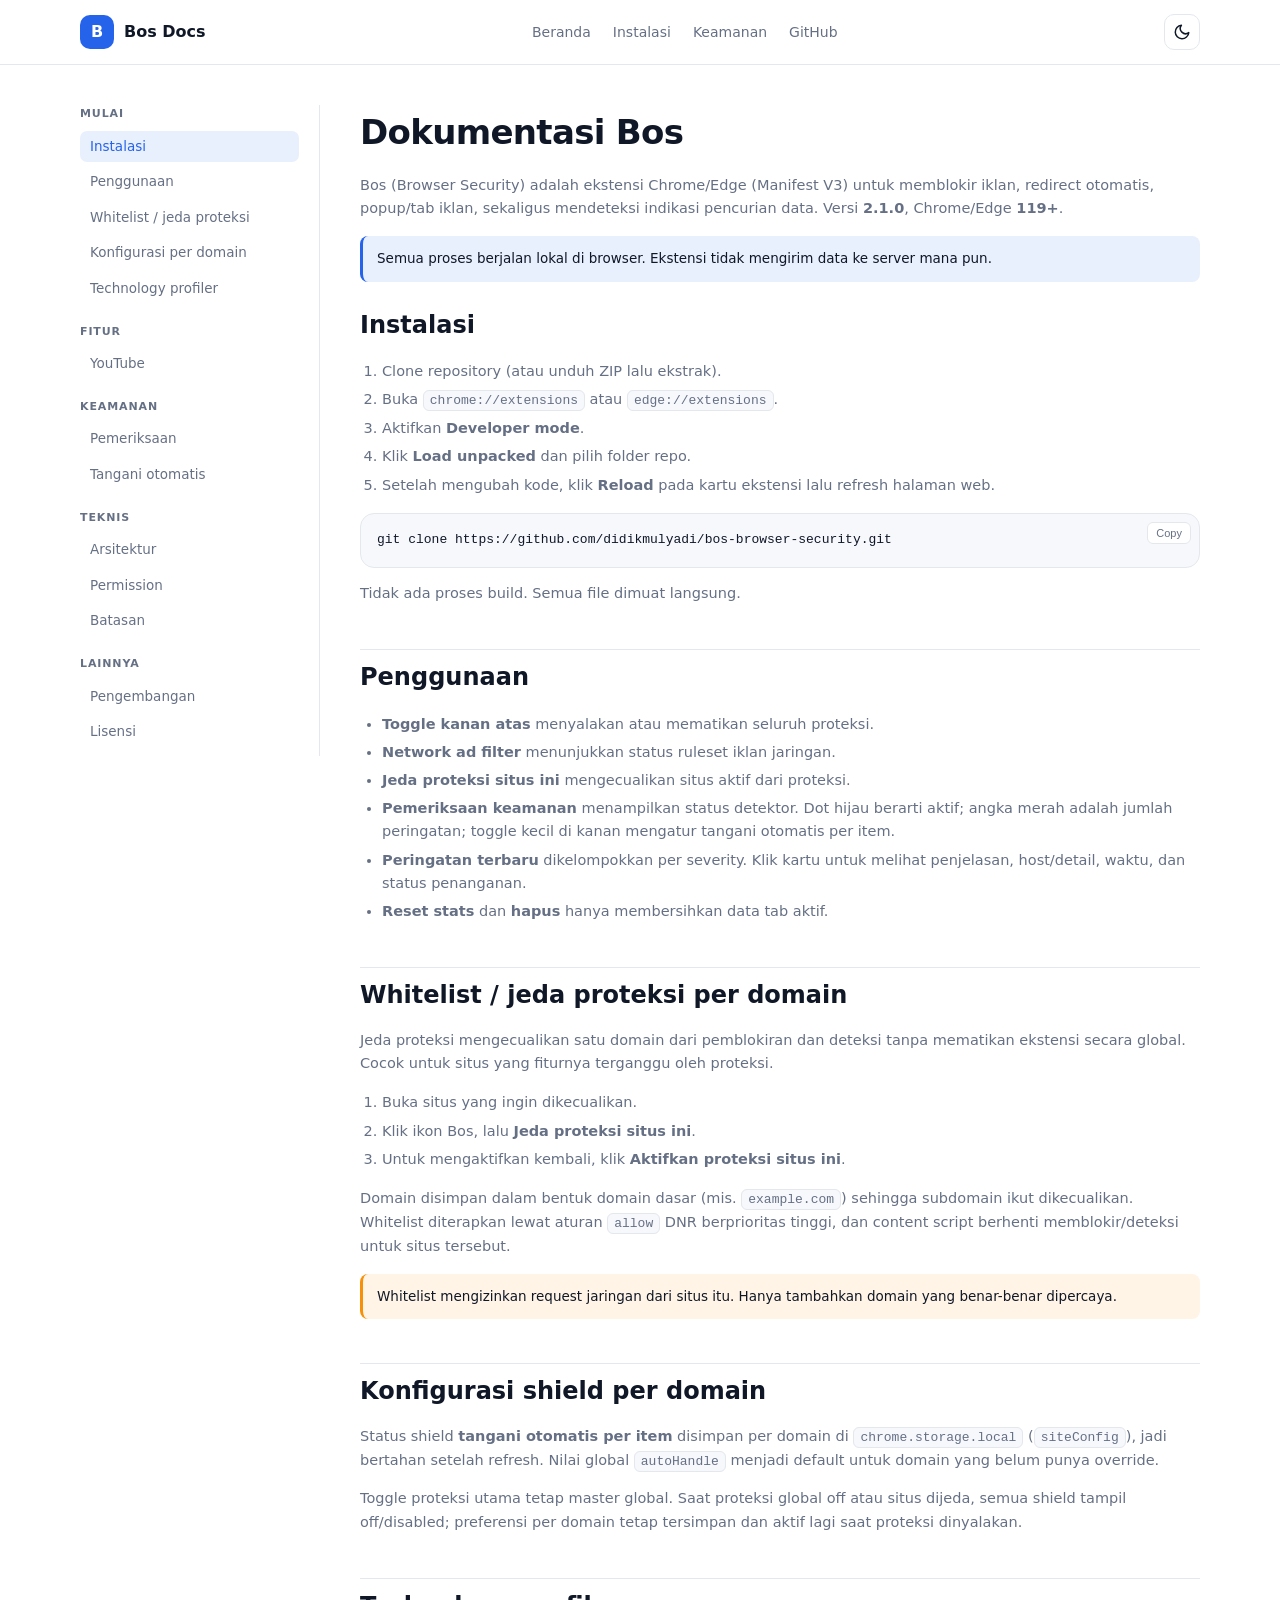
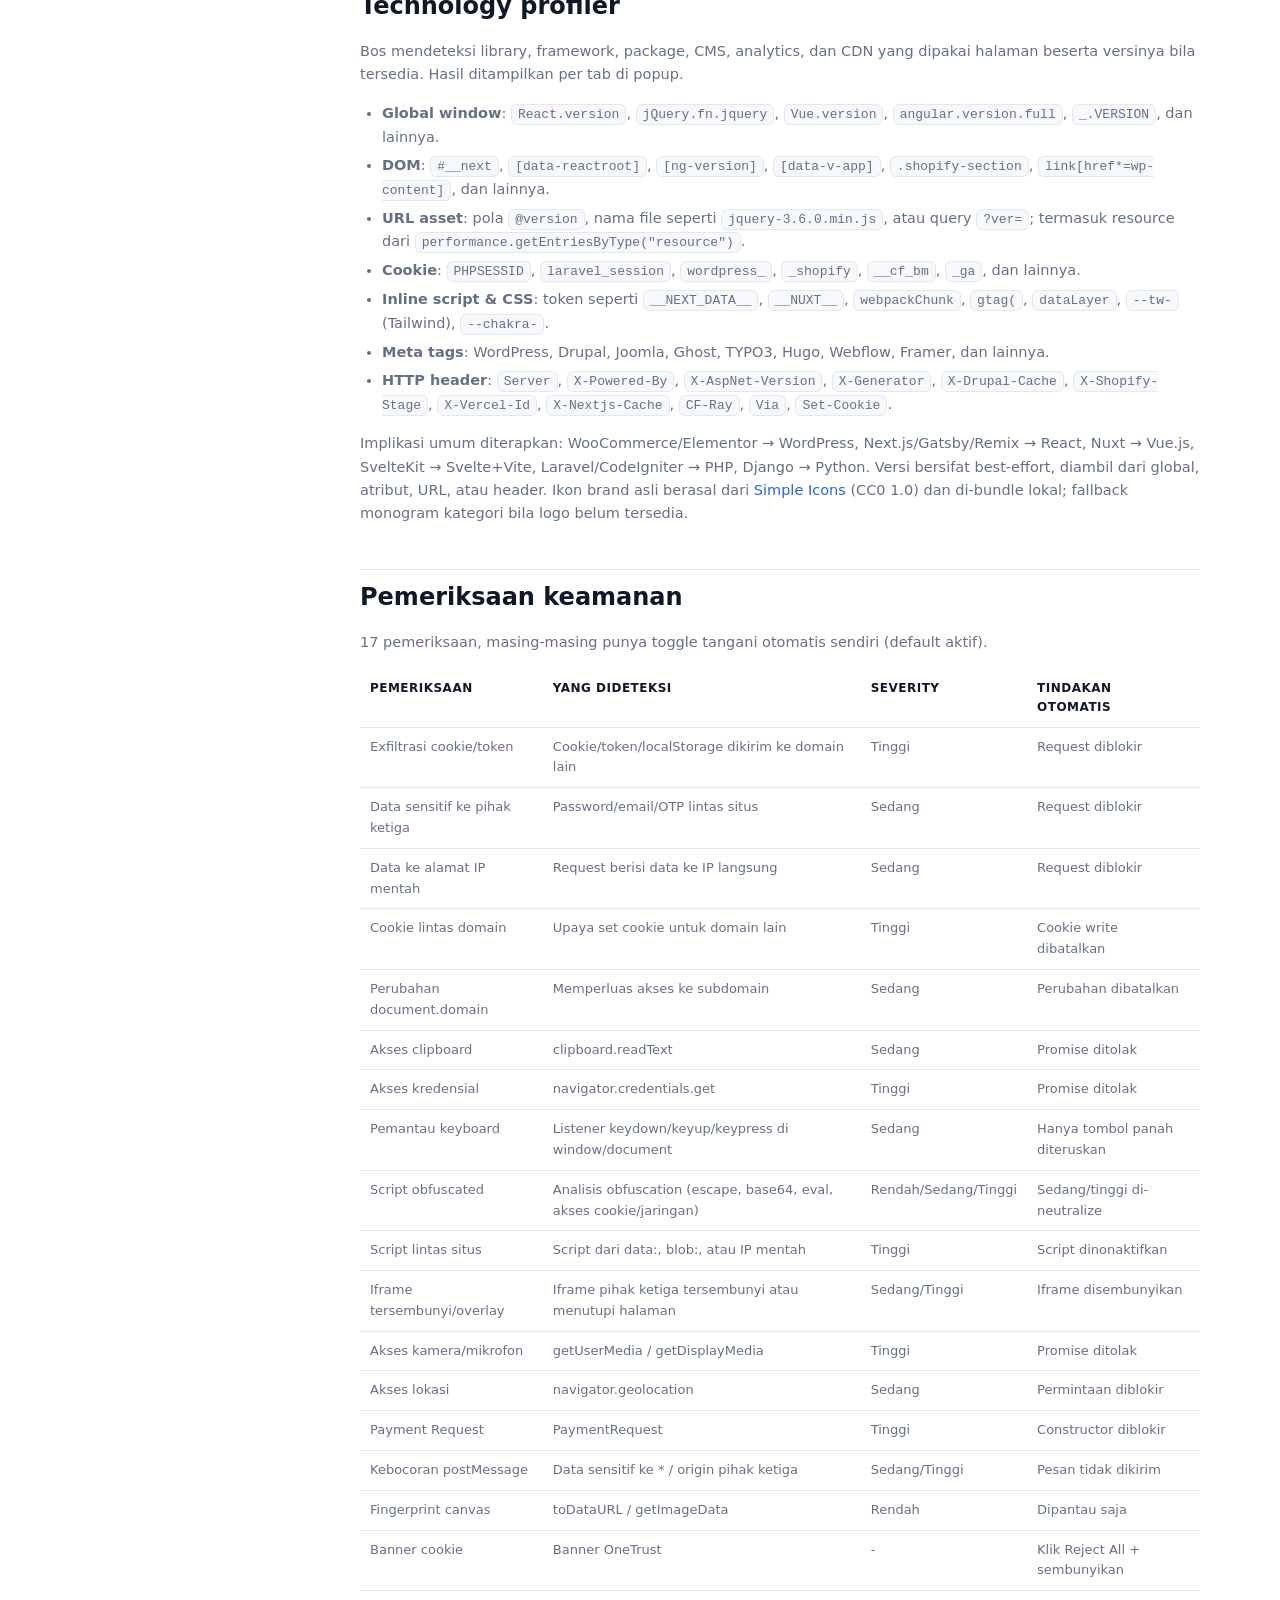
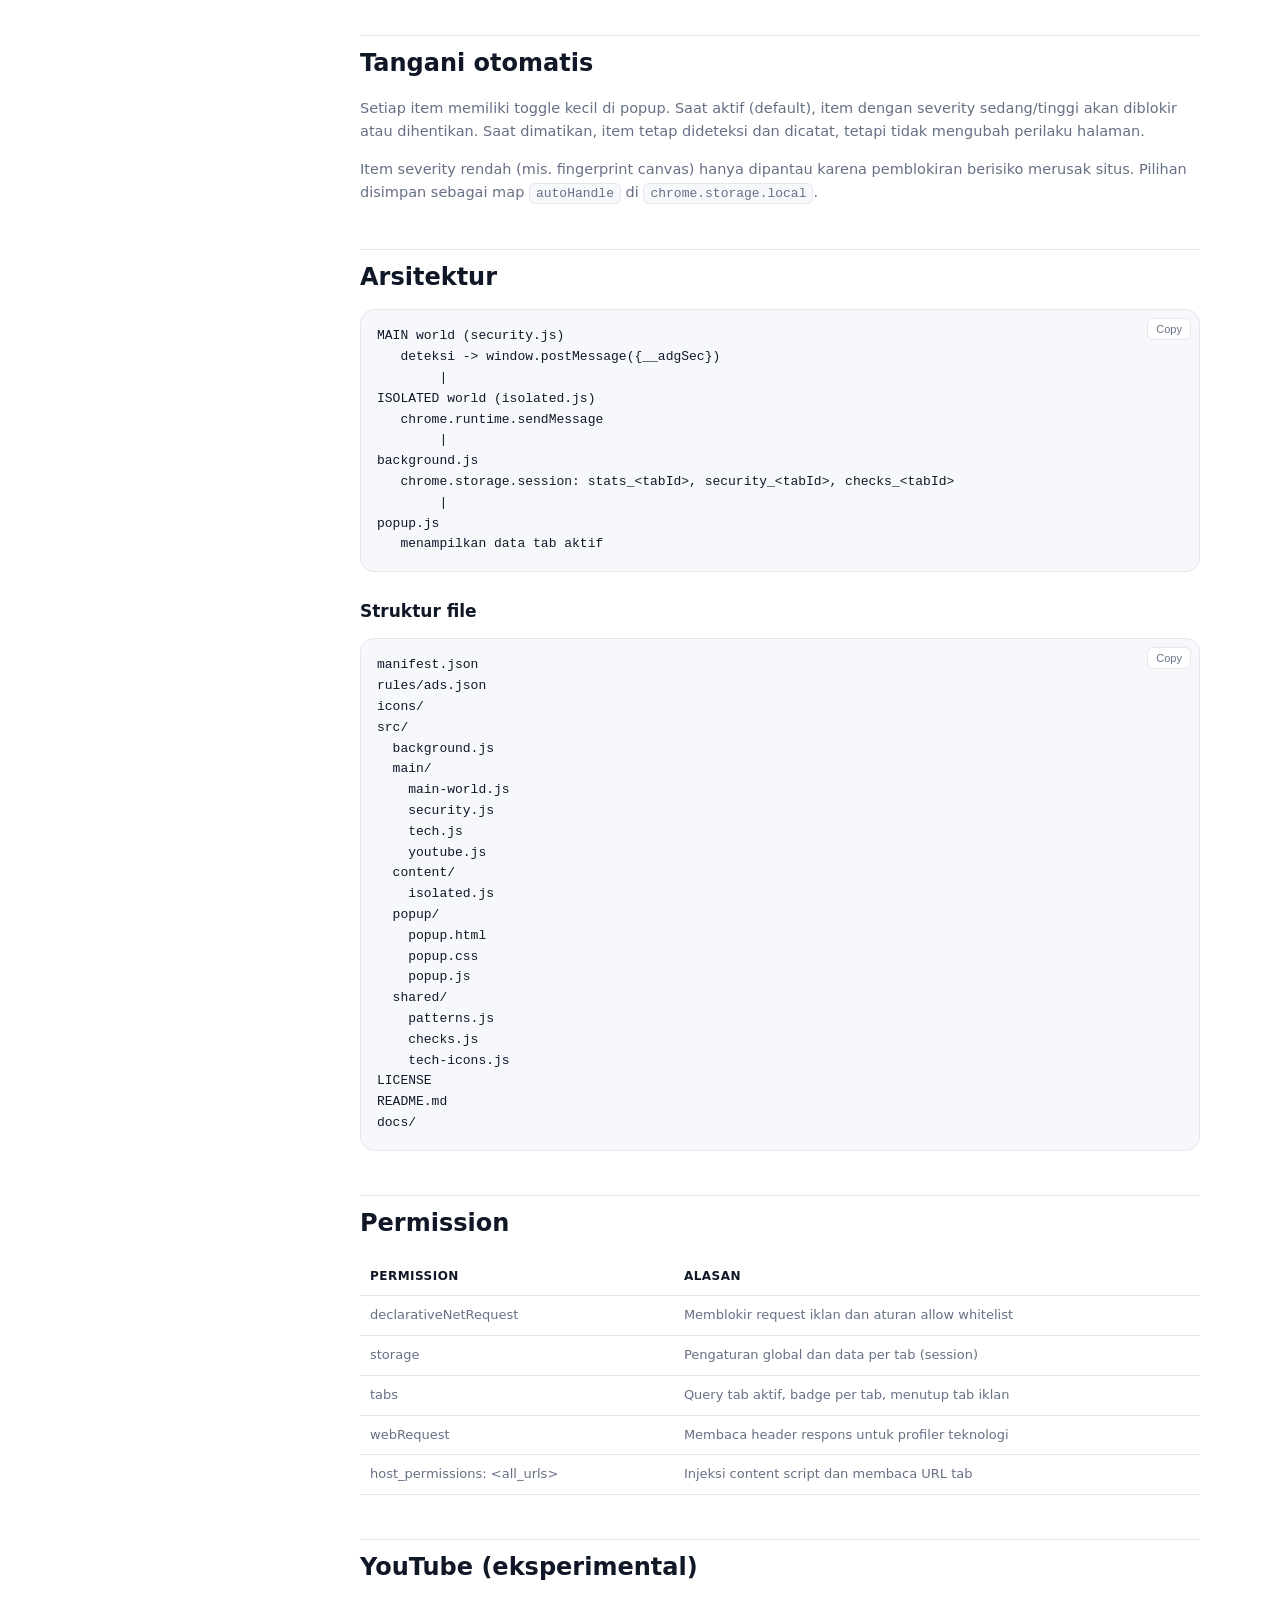
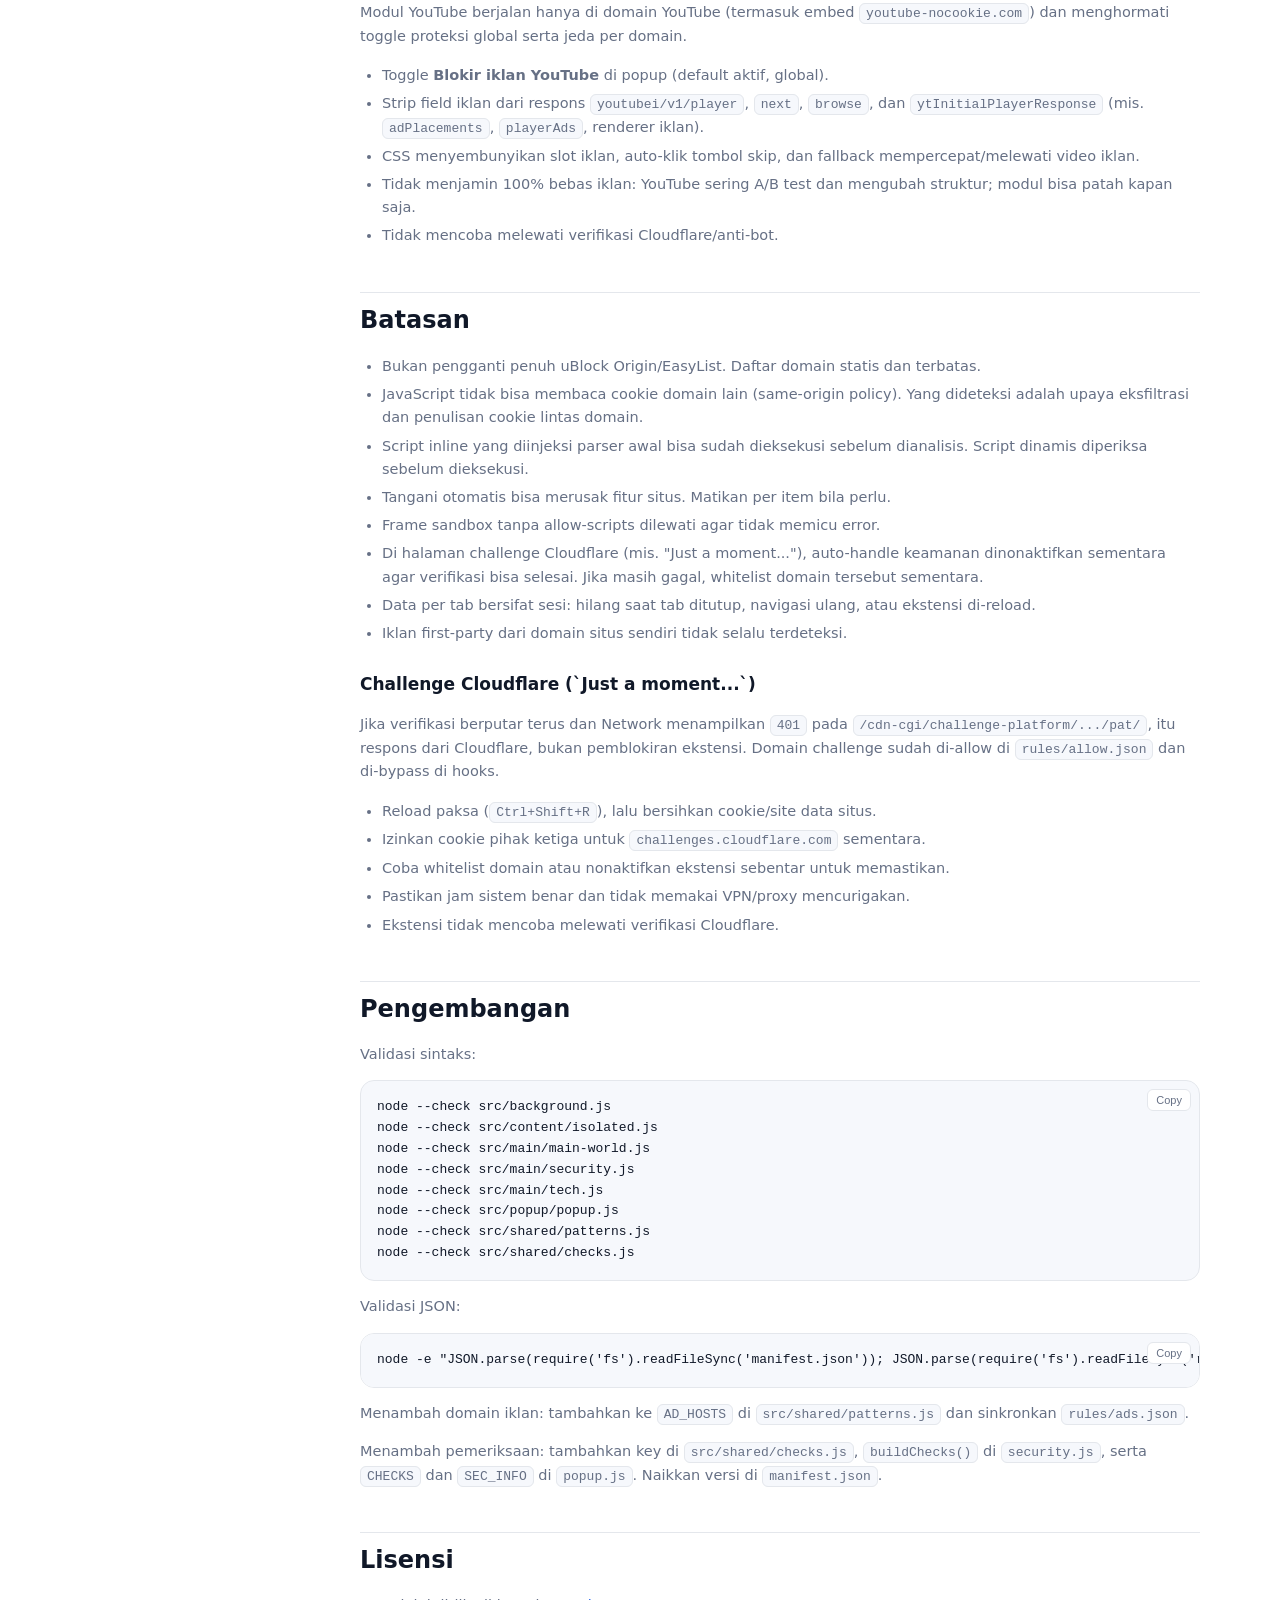
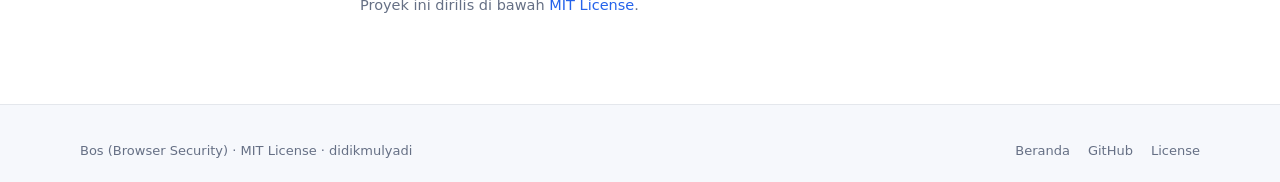
==== docs/docs.html @ b7d29424 "Add YouTube ad blocking toggle" ====
<!DOCTYPE html>
<html lang="id">
  <head>
    <meta charset="utf-8" />
    <meta name="viewport" content="width=device-width, initial-scale=1" />
    <title>Dokumentasi - Bos (Browser Security)</title>
    <meta
      name="description"
      content="Dokumentasi Bos: instalasi, penggunaan, whitelist, 17 pemeriksaan keamanan, arsitektur, permission, dan batasan."
    />
    <link rel="stylesheet" href="assets/style.css" />
    <link
      rel="icon"
      href="data:image/svg+xml,%3Csvg xmlns='http://www.w3.org/2000/svg' viewBox='0 0 64 64'%3E%3Crect width='64' height='64' rx='16' fill='%232563eb'/%3E%3Ctext x='32' y='44' font-family='Arial' font-size='34' font-weight='700' fill='white' text-anchor='middle'%3EB%3C/text%3E%3C/svg%3E"
    />
  </head>
  <body>
    <a class="skip" href="#main">Lewati ke konten</a>

    <header class="nav">
      <div class="container nav-inner">
        <a class="brand" href="index.html">
          <span class="logo" aria-hidden="true">B</span>
          <span>Bos Docs</span>
        </a>
        <nav class="nav-links" aria-label="Navigasi utama">
          <a href="index.html">Beranda</a>
          <a href="docs.html#instalasi">Instalasi</a>
          <a href="docs.html#pemeriksaan">Keamanan</a>
          <a href="https://github.com/didikmulyadi/bos-browser-security" target="_blank" rel="noopener">GitHub</a>
        </nav>
        <div class="nav-actions">
          <button class="icon-btn" type="button" data-theme-toggle aria-label="Ganti tema"></button>
        </div>
      </div>
    </header>

    <div class="container docs-main">
      <aside class="sidebar" aria-label="Daftar isi">
        <h4>Mulai</h4>
        <ul>
          <li><a href="#instalasi">Instalasi</a></li>
          <li><a href="#penggunaan">Penggunaan</a></li>
          <li><a href="#whitelist">Whitelist / jeda proteksi</a></li>
          <li><a href="#per-domain">Konfigurasi per domain</a></li>
          <li><a href="#teknologi">Technology profiler</a></li>
        </ul>
        <h4>Fitur</h4>
        <ul>
          <li><a href="#youtube">YouTube</a></li>
        </ul>
        <h4>Keamanan</h4>
        <ul>
          <li><a href="#pemeriksaan">Pemeriksaan</a></li>
          <li><a href="#tangani-otomatis">Tangani otomatis</a></li>
        </ul>
        <h4>Teknis</h4>
        <ul>
          <li><a href="#arsitektur">Arsitektur</a></li>
          <li><a href="#permission">Permission</a></li>
          <li><a href="#batasan">Batasan</a></li>
        </ul>
        <h4>Lainnya</h4>
        <ul>
          <li><a href="#pengembangan">Pengembangan</a></li>
          <li><a href="#lisensi">Lisensi</a></li>
        </ul>
      </aside>

      <main class="content" id="main">
        <h1>Dokumentasi Bos</h1>
        <p>
          Bos (Browser Security) adalah ekstensi Chrome/Edge (Manifest V3) untuk memblokir iklan,
          redirect otomatis, popup/tab iklan, sekaligus mendeteksi indikasi pencurian data.
          Versi <strong>2.1.0</strong>, Chrome/Edge <strong>119+</strong>.
        </p>

        <div class="callout">
          Semua proses berjalan lokal di browser. Ekstensi tidak mengirim data ke server mana pun.
        </div>

        <h2 id="instalasi">Instalasi</h2>
        <ol>
          <li>Clone repository (atau unduh ZIP lalu ekstrak).</li>
          <li>Buka <code>chrome://extensions</code> atau <code>edge://extensions</code>.</li>
          <li>Aktifkan <strong>Developer mode</strong>.</li>
          <li>Klik <strong>Load unpacked</strong> dan pilih folder repo.</li>
          <li>Setelah mengubah kode, klik <strong>Reload</strong> pada kartu ekstensi lalu refresh halaman web.</li>
        </ol>
        <pre><code>git clone https://github.com/didikmulyadi/bos-browser-security.git</code></pre>
        <p>Tidak ada proses build. Semua file dimuat langsung.</p>

        <h2 id="penggunaan">Penggunaan</h2>
        <ul>
          <li><strong>Toggle kanan atas</strong> menyalakan atau mematikan seluruh proteksi.</li>
          <li><strong>Network ad filter</strong> menunjukkan status ruleset iklan jaringan.</li>
          <li><strong>Jeda proteksi situs ini</strong> mengecualikan situs aktif dari proteksi.</li>
          <li>
            <strong>Pemeriksaan keamanan</strong> menampilkan status detektor. Dot hijau berarti
            aktif; angka merah adalah jumlah peringatan; toggle kecil di kanan mengatur tangani
            otomatis per item.
          </li>
          <li>
            <strong>Peringatan terbaru</strong> dikelompokkan per severity. Klik kartu untuk melihat
            penjelasan, host/detail, waktu, dan status penanganan.
          </li>
          <li>
            <strong>Reset stats</strong> dan <strong>hapus</strong> hanya membersihkan data tab
            aktif.
          </li>
        </ul>

        <h2 id="whitelist">Whitelist / jeda proteksi per domain</h2>
        <p>
          Jeda proteksi mengecualikan satu domain dari pemblokiran dan deteksi tanpa mematikan
          ekstensi secara global. Cocok untuk situs yang fiturnya terganggu oleh proteksi.
        </p>
        <ol>
          <li>Buka situs yang ingin dikecualikan.</li>
          <li>Klik ikon Bos, lalu <strong>Jeda proteksi situs ini</strong>.</li>
          <li>Untuk mengaktifkan kembali, klik <strong>Aktifkan proteksi situs ini</strong>.</li>
        </ol>
        <p>
          Domain disimpan dalam bentuk domain dasar (mis. <code>example.com</code>) sehingga
          subdomain ikut dikecualikan. Whitelist diterapkan lewat aturan <code>allow</code> DNR
          berprioritas tinggi, dan content script berhenti memblokir/deteksi untuk situs tersebut.
        </p>
        <div class="callout warn">
          Whitelist mengizinkan request jaringan dari situs itu. Hanya tambahkan domain yang
          benar-benar dipercaya.
        </div>

        <h2 id="per-domain">Konfigurasi shield per domain</h2>
        <p>
          Status shield <strong>tangani otomatis per item</strong> disimpan per domain di
          <code>chrome.storage.local</code> (<code>siteConfig</code>), jadi bertahan setelah
          refresh. Nilai global <code>autoHandle</code> menjadi default untuk domain yang belum
          punya override.
        </p>
        <p>
          Toggle proteksi utama tetap master global. Saat proteksi global off atau situs dijeda,
          semua shield tampil off/disabled; preferensi per domain tetap tersimpan dan aktif lagi
          saat proteksi dinyalakan.
        </p>

        <h2 id="teknologi">Technology profiler</h2>
        <p>
          Bos mendeteksi library, framework, package, CMS, analytics, dan CDN yang dipakai halaman
          beserta versinya bila tersedia. Hasil ditampilkan per tab di popup.
        </p>
        <ul>
          <li><strong>Global window</strong>: <code>React.version</code>, <code>jQuery.fn.jquery</code>, <code>Vue.version</code>, <code>angular.version.full</code>, <code>_.VERSION</code>, dan lainnya.</li>
          <li><strong>DOM</strong>: <code>#__next</code>, <code>[data-reactroot]</code>, <code>[ng-version]</code>, <code>[data-v-app]</code>, <code>.shopify-section</code>, <code>link[href*=wp-content]</code>, dan lainnya.</li>
          <li><strong>URL asset</strong>: pola <code>@version</code>, nama file seperti <code>jquery-3.6.0.min.js</code>, atau query <code>?ver=</code>; termasuk resource dari <code>performance.getEntriesByType("resource")</code>.</li>
          <li><strong>Cookie</strong>: <code>PHPSESSID</code>, <code>laravel_session</code>, <code>wordpress_</code>, <code>_shopify</code>, <code>__cf_bm</code>, <code>_ga</code>, dan lainnya.</li>
          <li><strong>Inline script &amp; CSS</strong>: token seperti <code>__NEXT_DATA__</code>, <code>__NUXT__</code>, <code>webpackChunk</code>, <code>gtag(</code>, <code>dataLayer</code>, <code>--tw-</code> (Tailwind), <code>--chakra-</code>.</li>
          <li><strong>Meta tags</strong>: WordPress, Drupal, Joomla, Ghost, TYPO3, Hugo, Webflow, Framer, dan lainnya.</li>
          <li><strong>HTTP header</strong>: <code>Server</code>, <code>X-Powered-By</code>, <code>X-AspNet-Version</code>, <code>X-Generator</code>, <code>X-Drupal-Cache</code>, <code>X-Shopify-Stage</code>, <code>X-Vercel-Id</code>, <code>X-Nextjs-Cache</code>, <code>CF-Ray</code>, <code>Via</code>, <code>Set-Cookie</code>.</li>
        </ul>
        <p>
          Implikasi umum diterapkan: WooCommerce/Elementor → WordPress, Next.js/Gatsby/Remix →
          React, Nuxt → Vue.js, SvelteKit → Svelte+Vite, Laravel/CodeIgniter → PHP, Django → Python.
          Versi bersifat best-effort, diambil dari global, atribut, URL, atau header.
          Ikon brand asli berasal dari <a href="https://simpleicons.org" target="_blank" rel="noopener">Simple Icons</a>
          (CC0 1.0) dan di-bundle lokal; fallback monogram kategori bila logo belum tersedia.
        </p>

        <h2 id="pemeriksaan">Pemeriksaan keamanan</h2>
        <p>17 pemeriksaan, masing-masing punya toggle tangani otomatis sendiri (default aktif).</p>
        <table>
          <thead>
            <tr>
              <th>Pemeriksaan</th>
              <th>Yang dideteksi</th>
              <th>Severity</th>
              <th>Tindakan otomatis</th>
            </tr>
          </thead>
          <tbody>
            <tr><td>Exfiltrasi cookie/token</td><td>Cookie/token/localStorage dikirim ke domain lain</td><td>Tinggi</td><td>Request diblokir</td></tr>
            <tr><td>Data sensitif ke pihak ketiga</td><td>Password/email/OTP lintas situs</td><td>Sedang</td><td>Request diblokir</td></tr>
            <tr><td>Data ke alamat IP mentah</td><td>Request berisi data ke IP langsung</td><td>Sedang</td><td>Request diblokir</td></tr>
            <tr><td>Cookie lintas domain</td><td>Upaya set cookie untuk domain lain</td><td>Tinggi</td><td>Cookie write dibatalkan</td></tr>
            <tr><td>Perubahan document.domain</td><td>Memperluas akses ke subdomain</td><td>Sedang</td><td>Perubahan dibatalkan</td></tr>
            <tr><td>Akses clipboard</td><td>clipboard.readText</td><td>Sedang</td><td>Promise ditolak</td></tr>
            <tr><td>Akses kredensial</td><td>navigator.credentials.get</td><td>Tinggi</td><td>Promise ditolak</td></tr>
            <tr><td>Pemantau keyboard</td><td>Listener keydown/keyup/keypress di window/document</td><td>Sedang</td><td>Hanya tombol panah diteruskan</td></tr>
            <tr><td>Script obfuscated</td><td>Analisis obfuscation (escape, base64, eval, akses cookie/jaringan)</td><td>Rendah/Sedang/Tinggi</td><td>Sedang/tinggi di-neutralize</td></tr>
            <tr><td>Script lintas situs</td><td>Script dari data:, blob:, atau IP mentah</td><td>Tinggi</td><td>Script dinonaktifkan</td></tr>
            <tr><td>Iframe tersembunyi/overlay</td><td>Iframe pihak ketiga tersembunyi atau menutupi halaman</td><td>Sedang/Tinggi</td><td>Iframe disembunyikan</td></tr>
            <tr><td>Akses kamera/mikrofon</td><td>getUserMedia / getDisplayMedia</td><td>Tinggi</td><td>Promise ditolak</td></tr>
            <tr><td>Akses lokasi</td><td>navigator.geolocation</td><td>Sedang</td><td>Permintaan diblokir</td></tr>
            <tr><td>Payment Request</td><td>PaymentRequest</td><td>Tinggi</td><td>Constructor diblokir</td></tr>
            <tr><td>Kebocoran postMessage</td><td>Data sensitif ke * / origin pihak ketiga</td><td>Sedang/Tinggi</td><td>Pesan tidak dikirim</td></tr>
            <tr><td>Fingerprint canvas</td><td>toDataURL / getImageData</td><td>Rendah</td><td>Dipantau saja</td></tr>
            <tr><td>Banner cookie</td><td>Banner OneTrust</td><td>-</td><td>Klik Reject All + sembunyikan</td></tr>
          </tbody>
        </table>

        <h2 id="tangani-otomatis">Tangani otomatis</h2>
        <p>
          Setiap item memiliki toggle kecil di popup. Saat aktif (default), item dengan severity
          sedang/tinggi akan diblokir atau dihentikan. Saat dimatikan, item tetap dideteksi dan
          dicatat, tetapi tidak mengubah perilaku halaman.
        </p>
        <p>
          Item severity rendah (mis. fingerprint canvas) hanya dipantau karena pemblokiran berisiko
          merusak situs. Pilihan disimpan sebagai map <code>autoHandle</code> di
          <code>chrome.storage.local</code>.
        </p>

        <h2 id="arsitektur">Arsitektur</h2>
        <pre><code>MAIN world (security.js)
   deteksi -&gt; window.postMessage({__adgSec})
        |
ISOLATED world (isolated.js)
   chrome.runtime.sendMessage
        |
background.js
   chrome.storage.session: stats_&lt;tabId&gt;, security_&lt;tabId&gt;, checks_&lt;tabId&gt;
        |
popup.js
   menampilkan data tab aktif</code></pre>

        <h3>Struktur file</h3>
        <pre><code>manifest.json
rules/ads.json
icons/
src/
  background.js
  main/
    main-world.js
    security.js
    tech.js
    youtube.js
  content/
    isolated.js
  popup/
    popup.html
    popup.css
    popup.js
  shared/
    patterns.js
    checks.js
    tech-icons.js
LICENSE
README.md
docs/</code></pre>

        <h2 id="permission">Permission</h2>
        <table>
          <thead>
            <tr><th>Permission</th><th>Alasan</th></tr>
          </thead>
          <tbody>
            <tr><td>declarativeNetRequest</td><td>Memblokir request iklan dan aturan allow whitelist</td></tr>
            <tr><td>storage</td><td>Pengaturan global dan data per tab (session)</td></tr>
            <tr><td>tabs</td><td>Query tab aktif, badge per tab, menutup tab iklan</td></tr>
            <tr><td>webRequest</td><td>Membaca header respons untuk profiler teknologi</td></tr>
            <tr><td>host_permissions: &lt;all_urls&gt;</td><td>Injeksi content script dan membaca URL tab</td></tr>
          </tbody>
        </table>

        <h2 id="youtube">YouTube (eksperimental)</h2>
        <p>
          Modul YouTube berjalan hanya di domain YouTube (termasuk embed
          <code>youtube-nocookie.com</code>) dan menghormati toggle proteksi global serta jeda per
          domain.
        </p>
        <ul>
          <li>Toggle <strong>Blokir iklan YouTube</strong> di popup (default aktif, global).</li>
          <li>Strip field iklan dari respons <code>youtubei/v1/player</code>, <code>next</code>, <code>browse</code>, dan <code>ytInitialPlayerResponse</code> (mis. <code>adPlacements</code>, <code>playerAds</code>, renderer iklan).</li>
          <li>CSS menyembunyikan slot iklan, auto-klik tombol skip, dan fallback mempercepat/melewati video iklan.</li>
          <li>Tidak menjamin 100% bebas iklan: YouTube sering A/B test dan mengubah struktur; modul bisa patah kapan saja.</li>
          <li>Tidak mencoba melewati verifikasi Cloudflare/anti-bot.</li>
        </ul>

        <h2 id="batasan">Batasan</h2>
        <ul>
          <li>Bukan pengganti penuh uBlock Origin/EasyList. Daftar domain statis dan terbatas.</li>
          <li>JavaScript tidak bisa membaca cookie domain lain (same-origin policy). Yang dideteksi adalah upaya eksfiltrasi dan penulisan cookie lintas domain.</li>
          <li>Script inline yang diinjeksi parser awal bisa sudah dieksekusi sebelum dianalisis. Script dinamis diperiksa sebelum dieksekusi.</li>
          <li>Tangani otomatis bisa merusak fitur situs. Matikan per item bila perlu.</li>
          <li>Frame sandbox tanpa allow-scripts dilewati agar tidak memicu error.</li>
          <li>Di halaman challenge Cloudflare (mis. "Just a moment..."), auto-handle keamanan dinonaktifkan sementara agar verifikasi bisa selesai. Jika masih gagal, whitelist domain tersebut sementara.</li>
          <li>Data per tab bersifat sesi: hilang saat tab ditutup, navigasi ulang, atau ekstensi di-reload.</li>
          <li>Iklan first-party dari domain situs sendiri tidak selalu terdeteksi.</li>
        </ul>

        <h3>Challenge Cloudflare (`Just a moment...`)</h3>
        <p>
          Jika verifikasi berputar terus dan Network menampilkan <code>401</code> pada
          <code>/cdn-cgi/challenge-platform/.../pat/</code>, itu respons dari Cloudflare, bukan
          pemblokiran ekstensi. Domain challenge sudah di-allow di
          <code>rules/allow.json</code> dan di-bypass di hooks.
        </p>
        <ul>
          <li>Reload paksa (<code>Ctrl+Shift+R</code>), lalu bersihkan cookie/site data situs.</li>
          <li>Izinkan cookie pihak ketiga untuk <code>challenges.cloudflare.com</code> sementara.</li>
          <li>Coba whitelist domain atau nonaktifkan ekstensi sebentar untuk memastikan.</li>
          <li>Pastikan jam sistem benar dan tidak memakai VPN/proxy mencurigakan.</li>
          <li>Ekstensi tidak mencoba melewati verifikasi Cloudflare.</li>
        </ul>

        <h2 id="pengembangan">Pengembangan</h2>
        <p>Validasi sintaks:</p>
        <pre><code>node --check src/background.js
node --check src/content/isolated.js
node --check src/main/main-world.js
node --check src/main/security.js
node --check src/main/tech.js
node --check src/popup/popup.js
node --check src/shared/patterns.js
node --check src/shared/checks.js</code></pre>
        <p>Validasi JSON:</p>
        <pre><code>node -e "JSON.parse(require('fs').readFileSync('manifest.json')); JSON.parse(require('fs').readFileSync('rules/ads.json')); console.log('ok')"</code></pre>
        <p>
          Menambah domain iklan: tambahkan ke <code>AD_HOSTS</code> di
          <code>src/shared/patterns.js</code> dan sinkronkan <code>rules/ads.json</code>.
        </p>
        <p>
          Menambah pemeriksaan: tambahkan key di <code>src/shared/checks.js</code>,
          <code>buildChecks()</code> di <code>security.js</code>, serta <code>CHECKS</code> dan
          <code>SEC_INFO</code> di <code>popup.js</code>. Naikkan versi di
          <code>manifest.json</code>.
        </p>

        <h2 id="lisensi">Lisensi</h2>
        <p>
          Proyek ini dirilis di bawah <a href="https://github.com/didikmulyadi/bos-browser-security/blob/main/LICENSE" target="_blank" rel="noopener">MIT License</a>.
        </p>
      </main>
    </div>

    <footer class="footer">
      <div class="container footer-inner">
        <span>Bos (Browser Security) · MIT License · didikmulyadi</span>
        <nav class="footer-links" aria-label="Tautan footer">
          <a href="index.html">Beranda</a>
          <a href="https://github.com/didikmulyadi/bos-browser-security" target="_blank" rel="noopener">GitHub</a>
          <a href="https://github.com/didikmulyadi/bos-browser-security/blob/main/LICENSE" target="_blank" rel="noopener">License</a>
        </nav>
      </div>
    </footer>

    <script src="assets/app.js"></script>
  </body>
</html>
---- docs/assets/style.css ----
:root {
  color-scheme: light dark;
  --bg: #ffffff;
  --bg-soft: #f6f8fc;
  --bg-elev: #ffffff;
  --text: #101828;
  --muted: #667085;
  --border: #e4e7ec;
  --accent: #2563eb;
  --accent-soft: rgba(37, 99, 235, 0.1);
  --ok: #12b76a;
  --warn: #f79009;
  --danger: #f04438;
  --radius: 14px;
  --shadow: 0 10px 30px rgba(16, 24, 40, 0.08);
  --mono: ui-monospace, SFMono-Regular, "Cascadia Code", Consolas, monospace;
  --sans: "Segoe UI", system-ui, -apple-system, Inter, Roboto, sans-serif;
}

[data-theme="dark"] {
  --bg: #0b101a;
  --bg-soft: #111827;
  --bg-elev: #131a28;
  --text: #e7ecf5;
  --muted: #94a1b8;
  --border: #263147;
  --accent: #60a5fa;
  --accent-soft: rgba(96, 165, 250, 0.14);
  --shadow: 0 10px 30px rgba(0, 0, 0, 0.35);
}

* {
  box-sizing: border-box;
}

html {
  scroll-behavior: smooth;
  scroll-padding-top: 84px;
}

body {
  margin: 0;
  font-family: var(--sans);
  background: var(--bg);
  color: var(--text);
  line-height: 1.6;
  -webkit-font-smoothing: antialiased;
}

a {
  color: var(--accent);
  text-decoration: none;
}

a:hover {
  text-decoration: underline;
}

code,
pre {
  font-family: var(--mono);
  font-size: 13px;
}

code {
  padding: 2px 6px;
  border-radius: 6px;
  background: var(--bg-soft);
  border: 1px solid var(--border);
}

pre {
  position: relative;
  padding: 16px;
  border-radius: var(--radius);
  background: var(--bg-soft);
  border: 1px solid var(--border);
  overflow-x: auto;
}

pre code {
  padding: 0;
  border: 0;
  background: none;
}

.container {
  width: min(1120px, calc(100% - 40px));
  margin: 0 auto;
}

.skip {
  position: absolute;
  left: -999px;
  top: 0;
}

.skip:focus {
  left: 12px;
  top: 12px;
  z-index: 100;
  background: var(--bg-elev);
  padding: 8px 12px;
  border: 1px solid var(--border);
  border-radius: 8px;
}

/* Top navigation */
.nav {
  position: sticky;
  top: 0;
  z-index: 50;
  backdrop-filter: blur(12px);
  background: color-mix(in srgb, var(--bg) 82%, transparent);
  border-bottom: 1px solid var(--border);
}

.nav-inner {
  display: flex;
  align-items: center;
  justify-content: space-between;
  gap: 16px;
  height: 64px;
}

.brand {
  display: flex;
  align-items: center;
  gap: 10px;
  font-weight: 700;
  color: var(--text);
}

.brand:hover {
  text-decoration: none;
}

.logo {
  display: grid;
  place-items: center;
  width: 34px;
  height: 34px;
  border-radius: 10px;
  background: var(--accent);
  color: #fff;
  font-weight: 800;
  font-size: 16px;
}

.nav-links {
  display: flex;
  align-items: center;
  gap: 22px;
  font-size: 14px;
}

.nav-links a {
  color: var(--muted);
}

.nav-links a:hover {
  color: var(--text);
  text-decoration: none;
}

.nav-actions {
  display: flex;
  align-items: center;
  gap: 10px;
}

.icon-btn {
  display: inline-grid;
  place-items: center;
  width: 36px;
  height: 36px;
  border-radius: 10px;
  border: 1px solid var(--border);
  background: var(--bg-elev);
  color: var(--text);
  cursor: pointer;
}

.icon-btn:hover {
  border-color: var(--accent);
  color: var(--accent);
}

/* Hero */
.hero {
  padding: 72px 0 48px;
  background: radial-gradient(circle at 20% -10%, var(--accent-soft), transparent 55%);
}

.hero-grid {
  display: grid;
  grid-template-columns: 1.1fr 0.9fr;
  gap: 40px;
  align-items: center;
}

.eyebrow {
  display: inline-flex;
  align-items: center;
  gap: 8px;
  padding: 5px 10px;
  border-radius: 999px;
  background: var(--accent-soft);
  color: var(--accent);
  font-size: 12px;
  font-weight: 600;
}

.hero h1 {
  margin: 16px 0 12px;
  font-size: clamp(32px, 5vw, 54px);
  line-height: 1.08;
  letter-spacing: -0.02em;
}

.hero p.lead {
  margin: 0 0 24px;
  font-size: clamp(15px, 2vw, 18px);
  color: var(--muted);
  max-width: 56ch;
}

.btn-row {
  display: flex;
  flex-wrap: wrap;
  gap: 12px;
}

.btn {
  display: inline-flex;
  align-items: center;
  gap: 8px;
  padding: 11px 18px;
  border-radius: 10px;
  font-size: 14px;
  font-weight: 600;
  border: 1px solid transparent;
  cursor: pointer;
}

.btn-primary {
  background: var(--accent);
  color: #fff;
}

.btn-primary:hover {
  filter: brightness(1.06);
  text-decoration: none;
}

.btn-ghost {
  background: var(--bg-elev);
  border-color: var(--border);
  color: var(--text);
}

.btn-ghost:hover {
  border-color: var(--accent);
  color: var(--accent);
  text-decoration: none;
}

.hero-card {
  border: 1px solid var(--border);
  border-radius: var(--radius);
  background: var(--bg-elev);
  box-shadow: var(--shadow);
  overflow: hidden;
}

.hero-card-head {
  display: flex;
  align-items: center;
  gap: 8px;
  padding: 10px 14px;
  border-bottom: 1px solid var(--border);
  background: var(--bg-soft);
}

.dots {
  display: flex;
  gap: 5px;
}

.dots span {
  width: 9px;
  height: 9px;
  border-radius: 50%;
  background: var(--border);
}

.hero-card-title {
  font-size: 12px;
  color: var(--muted);
  margin-left: 4px;
}

.hero-card-body {
  padding: 16px;
  display: grid;
  gap: 10px;
}

.mock-row {
  display: flex;
  align-items: center;
  justify-content: space-between;
  gap: 10px;
  padding: 10px 12px;
  border: 1px solid var(--border);
  border-radius: 10px;
  font-size: 13px;
}

.mock-row .dot {
  width: 8px;
  height: 8px;
  border-radius: 50%;
  background: var(--ok);
  flex: none;
}

.mock-row span.muted {
  color: var(--muted);
  font-size: 11px;
}

.badge {
  display: inline-flex;
  align-items: center;
  padding: 1px 8px;
  border-radius: 999px;
  font-size: 10px;
  font-weight: 700;
  text-transform: uppercase;
  letter-spacing: 0.03em;
}

.badge-low {
  background: rgba(102, 112, 133, 0.16);
  color: var(--muted);
}

.badge-med {
  background: rgba(247, 144, 9, 0.16);
  color: #b54708;
}

.badge-high {
  background: rgba(240, 68, 56, 0.14);
  color: #b42318;
}

/* Sections */
.section {
  padding: 64px 0;
}

.section.alt {
  background: var(--bg-soft);
  border-top: 1px solid var(--border);
  border-bottom: 1px solid var(--border);
}

.section-head {
  max-width: 62ch;
  margin-bottom: 32px;
}

.section-head h2 {
  margin: 0 0 8px;
  font-size: clamp(24px, 3vw, 32px);
  letter-spacing: -0.01em;
}

.section-head p {
  margin: 0;
  color: var(--muted);
}

.grid {
  display: grid;
  gap: 16px;
}

.grid-3 {
  grid-template-columns: repeat(3, minmax(0, 1fr));
}

.grid-2 {
  grid-template-columns: repeat(2, minmax(0, 1fr));
}

.card {
  padding: 20px;
  border: 1px solid var(--border);
  border-radius: var(--radius);
  background: var(--bg-elev);
}

.card h3 {
  margin: 0 0 6px;
  font-size: 15px;
}

.card p {
  margin: 0;
  color: var(--muted);
  font-size: 13.5px;
}

.card .icon {
  display: grid;
  place-items: center;
  width: 38px;
  height: 38px;
  border-radius: 10px;
  background: var(--accent-soft);
  color: var(--accent);
  margin-bottom: 12px;
}

.steps {
  counter-reset: step;
  display: grid;
  gap: 14px;
}

.step {
  display: flex;
  gap: 14px;
  align-items: flex-start;
}

.step::before {
  counter-increment: step;
  content: counter(step);
  flex: none;
  display: grid;
  place-items: center;
  width: 28px;
  height: 28px;
  border-radius: 50%;
  background: var(--accent);
  color: #fff;
  font-size: 13px;
  font-weight: 700;
}

.step div {
  padding-top: 2px;
}

.step strong {
  display: block;
}

.step span {
  color: var(--muted);
  font-size: 13.5px;
}

/* Docs layout */
.docs-main {
  display: grid;
  grid-template-columns: 240px minmax(0, 1fr);
  gap: 40px;
  padding: 40px 0 72px;
}

.sidebar {
  position: sticky;
  top: 88px;
  align-self: start;
  font-size: 13.5px;
  border-right: 1px solid var(--border);
  padding-right: 20px;
}

.sidebar h4 {
  margin: 18px 0 8px;
  font-size: 11px;
  letter-spacing: 0.08em;
  text-transform: uppercase;
  color: var(--muted);
}

.sidebar h4:first-child {
  margin-top: 0;
}

.sidebar ul {
  list-style: none;
  margin: 0 0 8px;
  padding: 0;
  display: grid;
  gap: 4px;
}

.sidebar a {
  display: block;
  padding: 5px 10px;
  border-radius: 7px;
  color: var(--muted);
}

.sidebar a:hover,
.sidebar a.active {
  background: var(--accent-soft);
  color: var(--accent);
  text-decoration: none;
}

.content h1 {
  margin: 0 0 10px;
  font-size: 34px;
  letter-spacing: -0.02em;
}

.content h2 {
  margin: 44px 0 12px;
  padding-top: 8px;
  font-size: 24px;
  border-top: 1px solid var(--border);
}

.content h2:first-of-type {
  border-top: 0;
  margin-top: 12px;
}

.content h3 {
  margin: 26px 0 8px;
  font-size: 17px;
}

.content p,
.content li {
  color: var(--muted);
  font-size: 14.5px;
}

.content ul,
.content ol {
  padding-left: 22px;
}

.content li {
  margin: 5px 0;
}

.content table {
  width: 100%;
  border-collapse: collapse;
  font-size: 13px;
  margin: 16px 0;
}

.content th,
.content td {
  text-align: left;
  padding: 9px 10px;
  border-bottom: 1px solid var(--border);
  vertical-align: top;
}

.content th {
  color: var(--text);
  font-size: 12px;
  text-transform: uppercase;
  letter-spacing: 0.04em;
}

.content td {
  color: var(--muted);
}

.callout {
  margin: 16px 0;
  padding: 12px 14px;
  border-left: 3px solid var(--accent);
  background: var(--accent-soft);
  border-radius: 8px;
  font-size: 13.5px;
}

.callout.warn {
  border-left-color: var(--warn);
  background: rgba(247, 144, 9, 0.1);
}

.copy-btn {
  position: absolute;
  top: 8px;
  right: 8px;
  padding: 4px 8px;
  font-size: 11px;
  border-radius: 6px;
  border: 1px solid var(--border);
  background: var(--bg-elev);
  color: var(--muted);
  cursor: pointer;
}

.copy-btn:hover {
  border-color: var(--accent);
  color: var(--accent);
}

/* Footer */
.footer {
  padding: 36px 0;
  border-top: 1px solid var(--border);
  background: var(--bg-soft);
}

.footer-inner {
  display: flex;
  flex-wrap: wrap;
  align-items: center;
  justify-content: space-between;
  gap: 16px;
  font-size: 13px;
  color: var(--muted);
}

.footer-links {
  display: flex;
  gap: 18px;
  flex-wrap: wrap;
}

.footer-links a {
  color: var(--muted);
}

.footer-links a:hover {
  color: var(--text);
}

/* Responsive */
@media (max-width: 920px) {
  .hero-grid {
    grid-template-columns: 1fr;
  }

  .grid-3 {
    grid-template-columns: repeat(2, minmax(0, 1fr));
  }

  .docs-main {
    grid-template-columns: 1fr;
    gap: 24px;
  }

  .sidebar {
    position: static;
    border-right: 0;
    border-bottom: 1px solid var(--border);
    padding: 0 0 16px;
  }
}

@media (max-width: 640px) {
  .nav-links {
    display: none;
  }

  .grid-3,
  .grid-2 {
    grid-template-columns: 1fr;
  }

  .hero {
    padding-top: 48px;
  }

  .section {
    padding: 48px 0;
  }

  .content h2 {
    font-size: 21px;
  }
}
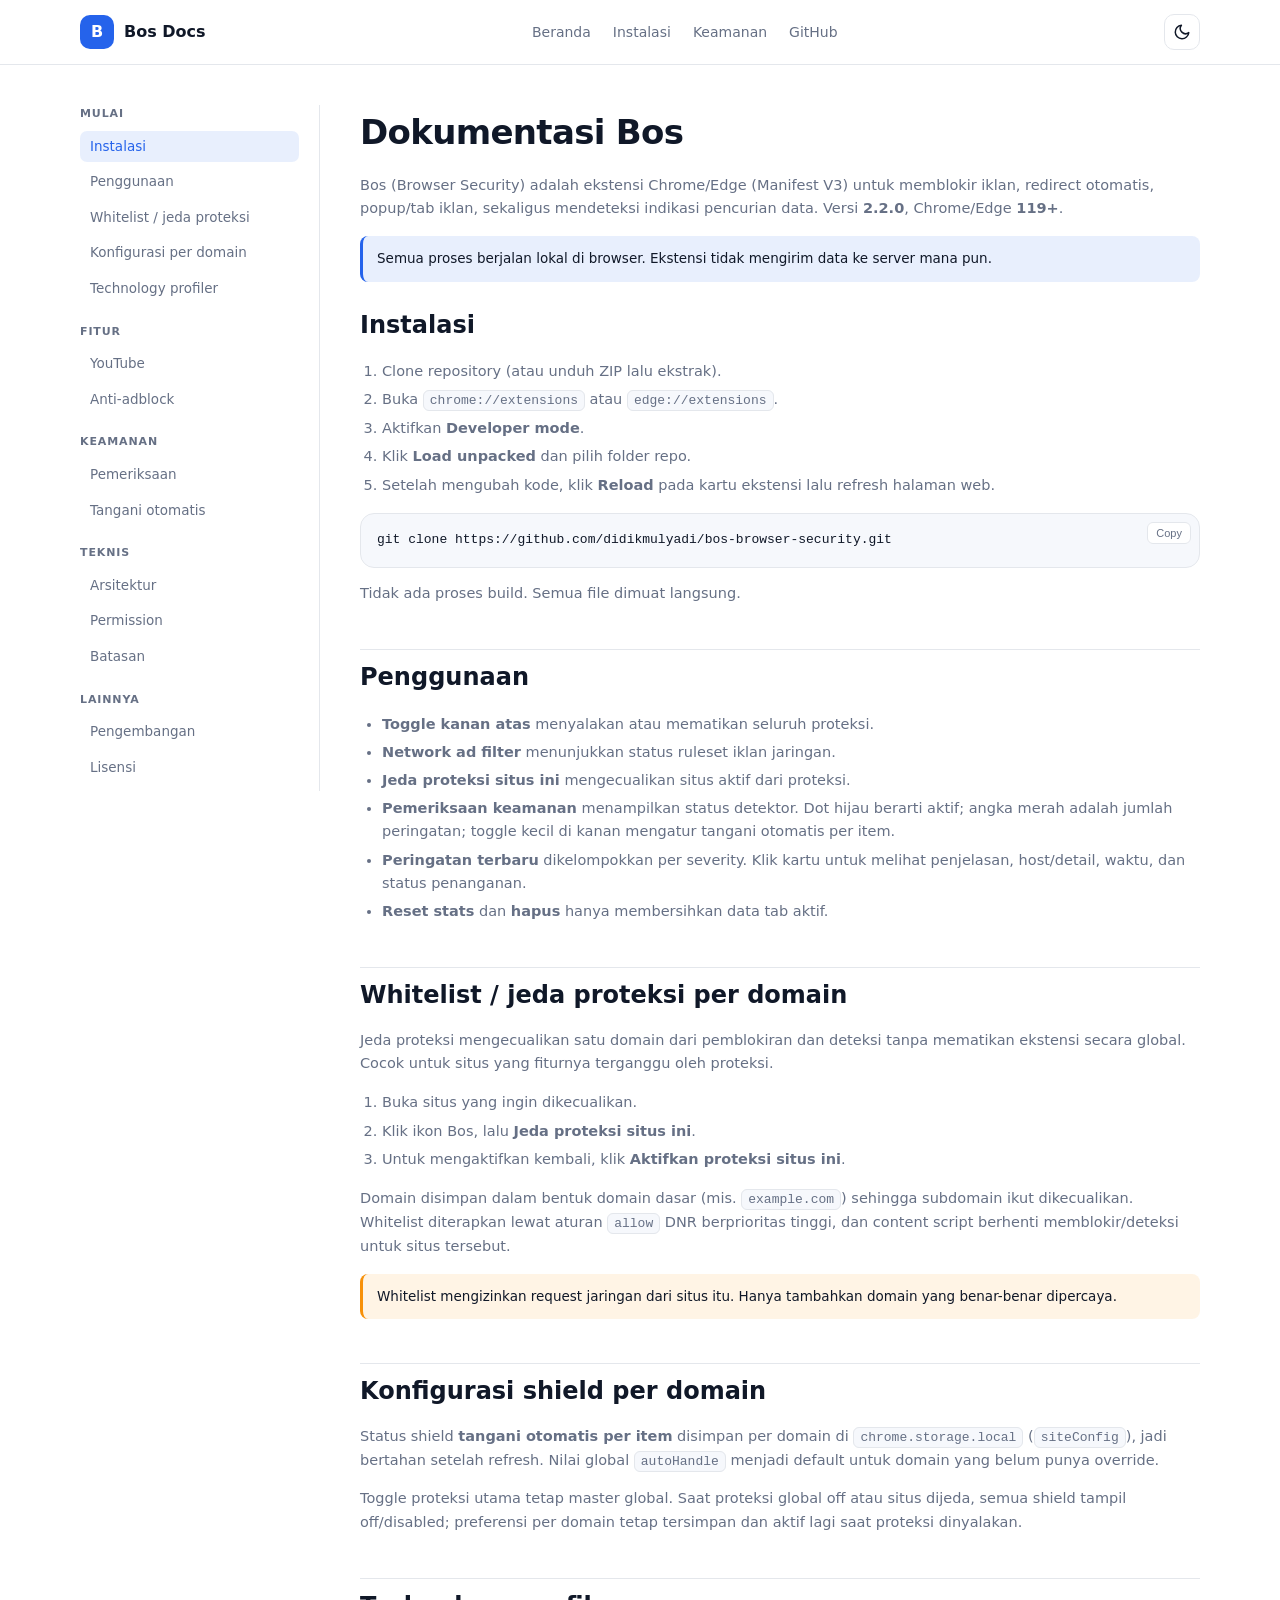
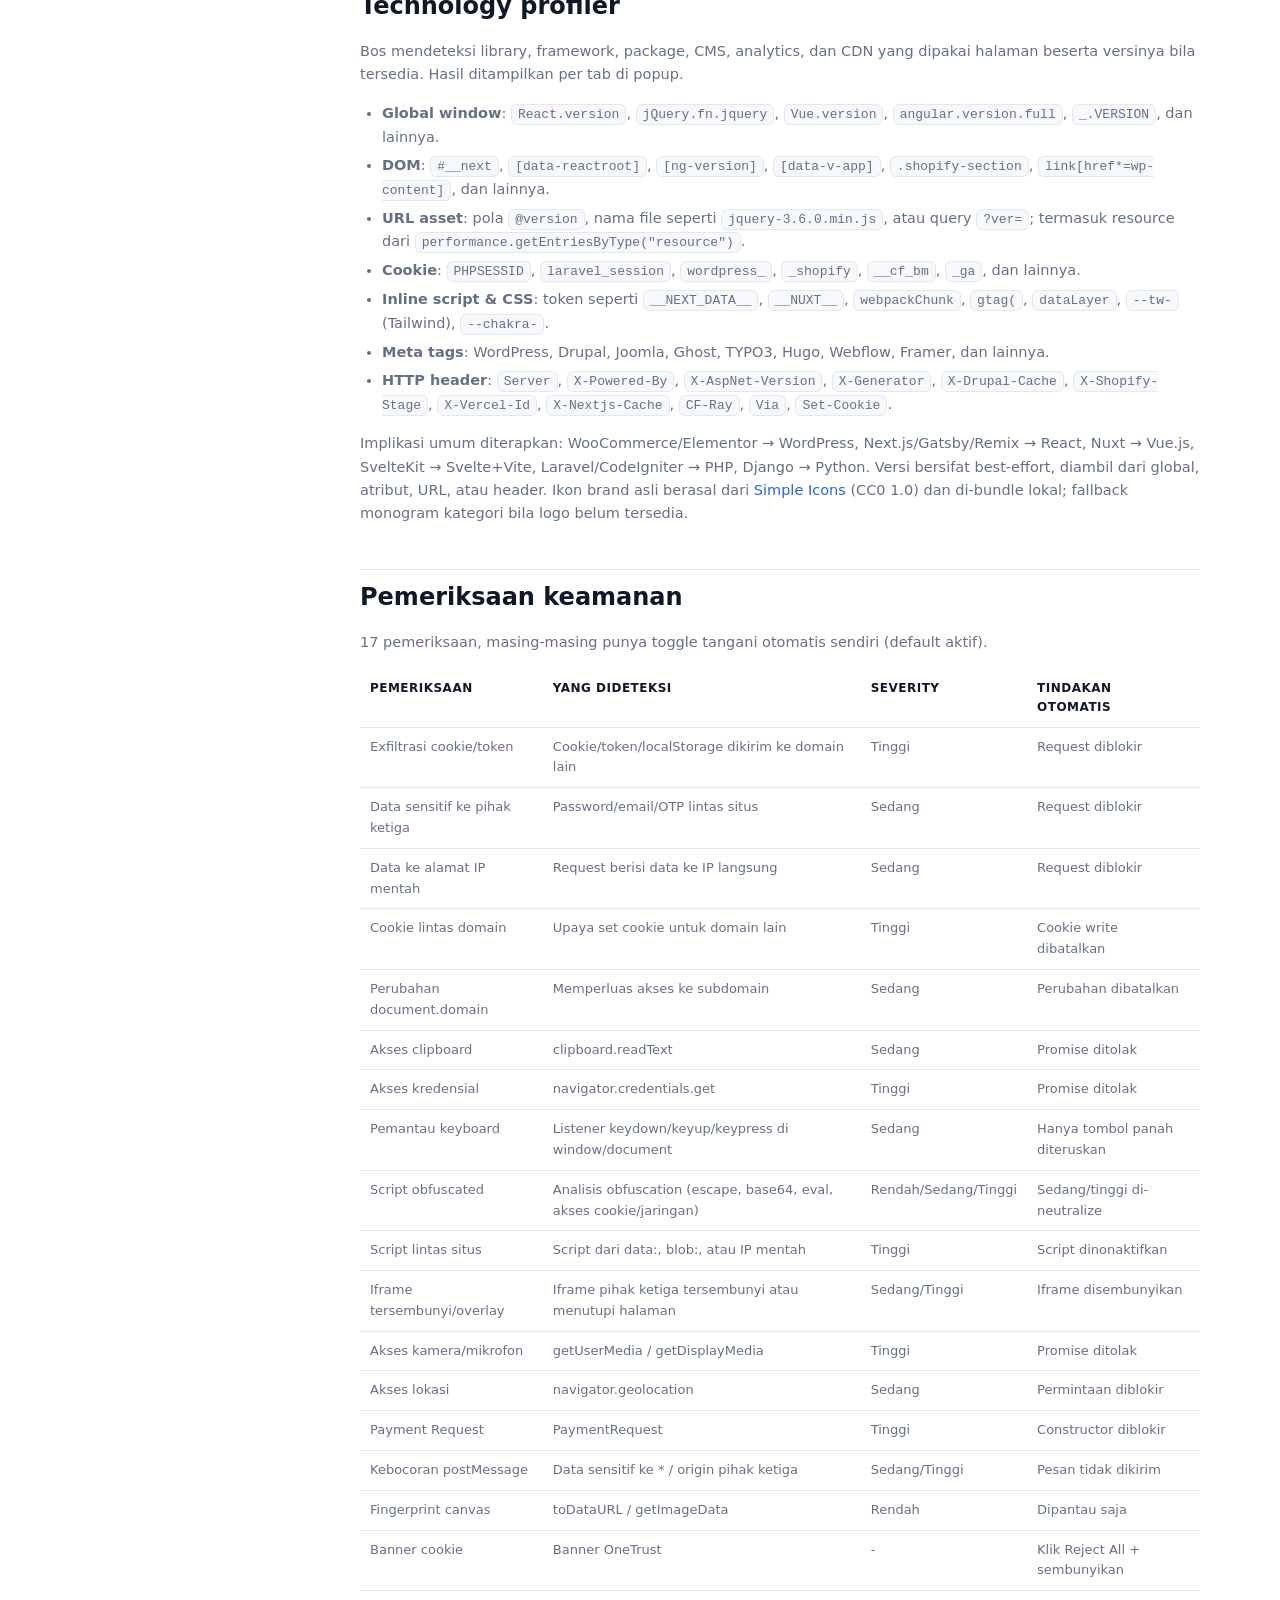
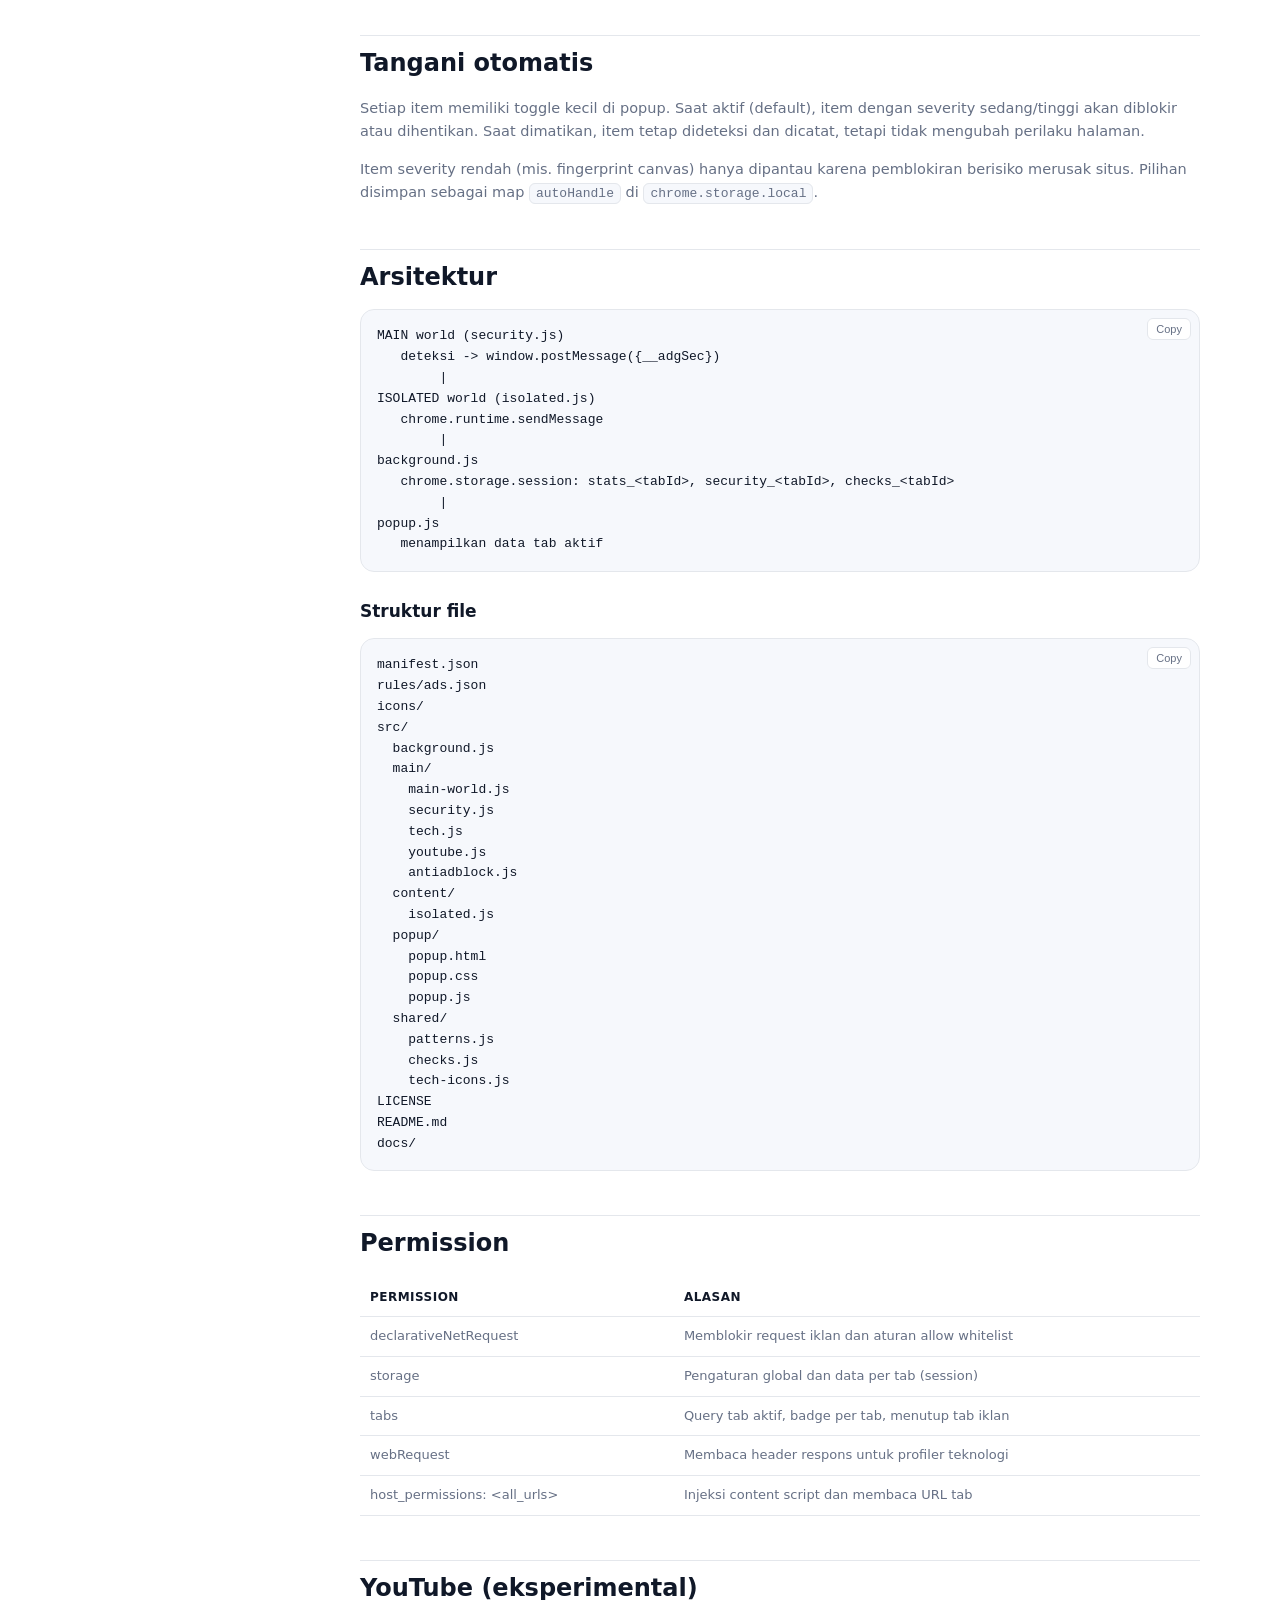
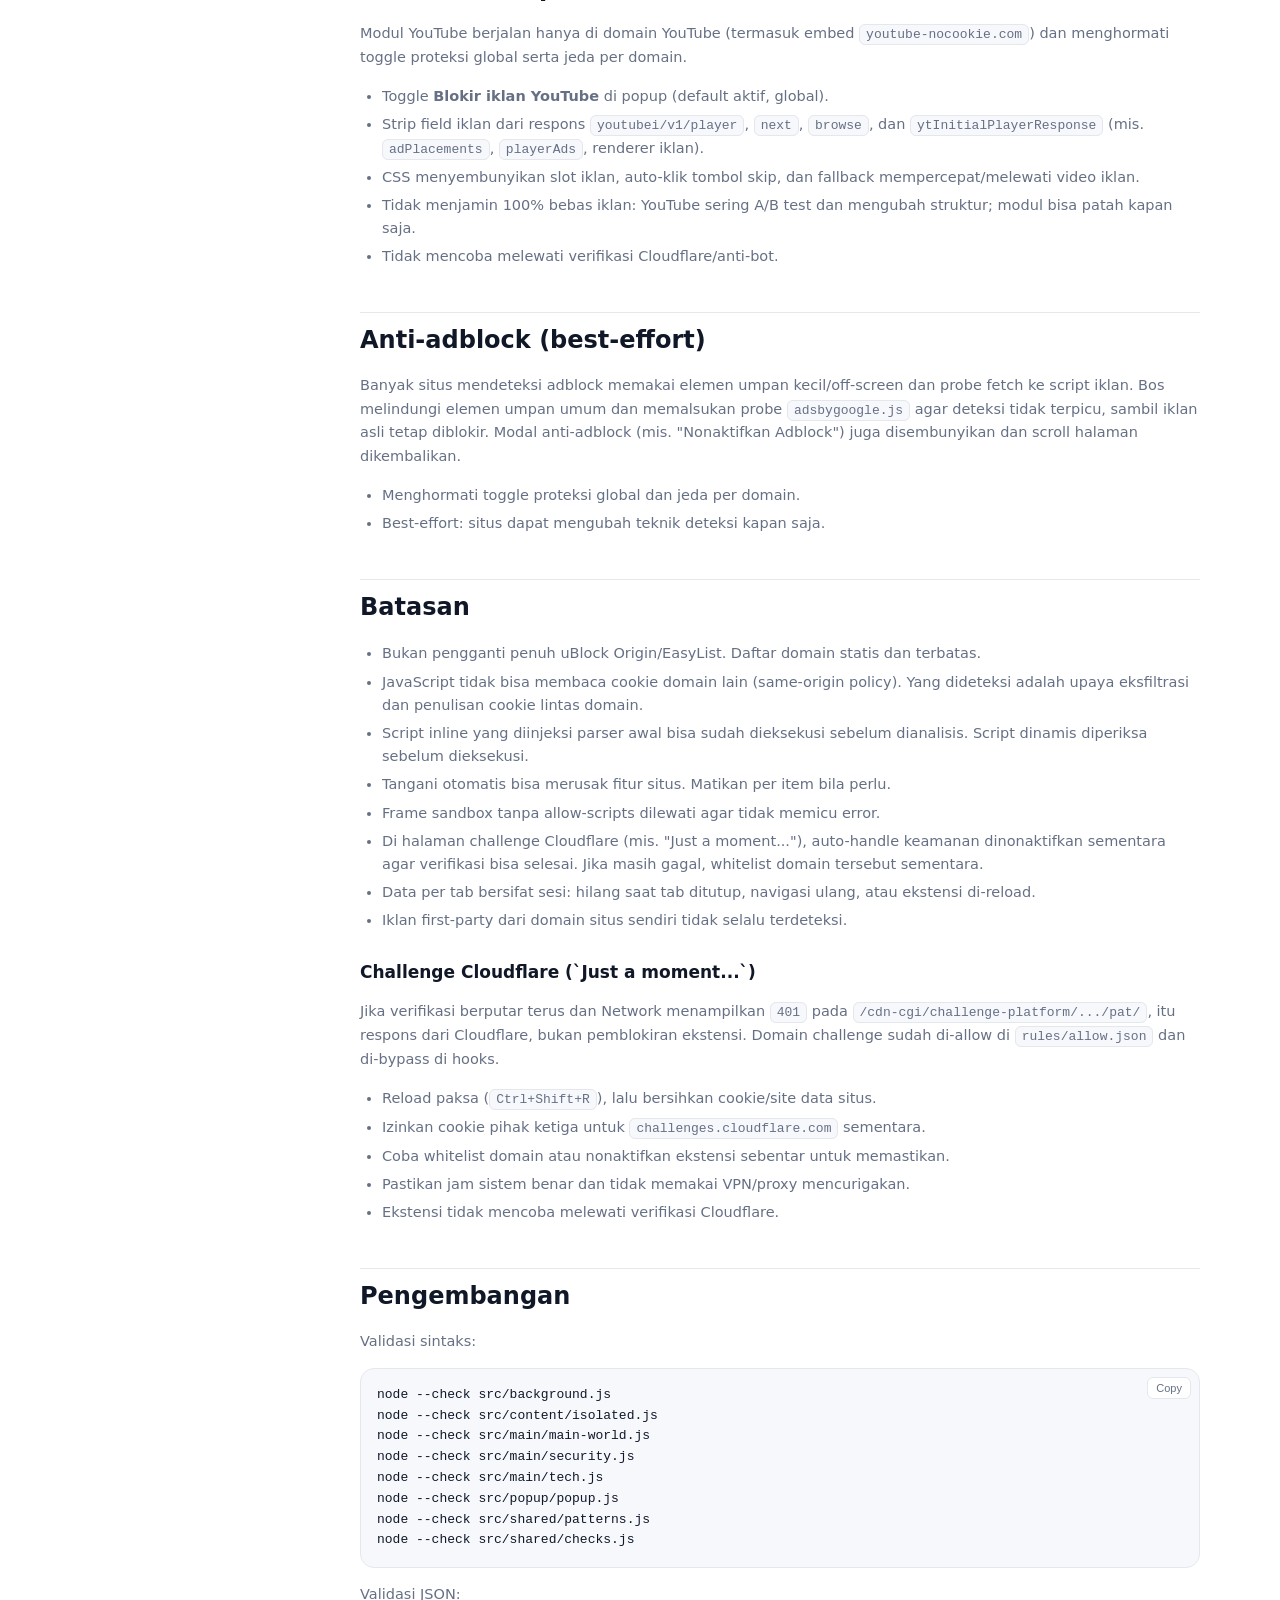
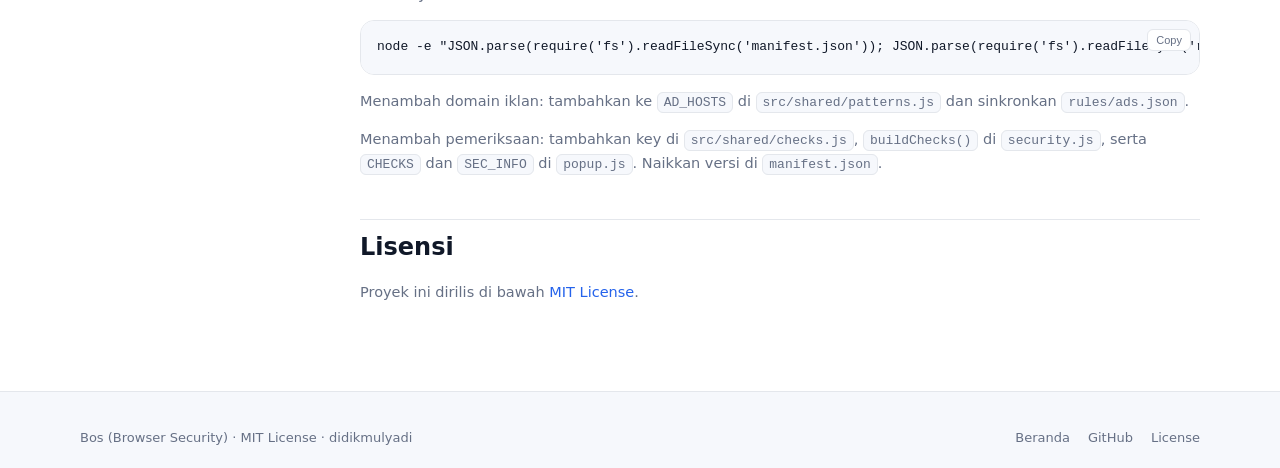
==== commit 73533325: "Add anti-adblock bait and modal handling" ====
--- a/docs/docs.html
+++ b/docs/docs.html
@@ -48,6 +48,7 @@
         <h4>Fitur</h4>
         <ul>
           <li><a href="#youtube">YouTube</a></li>
+          <li><a href="#antiadblock">Anti-adblock</a></li>
         </ul>
         <h4>Keamanan</h4>
         <ul>
@@ -72,7 +73,7 @@
         <p>
           Bos (Browser Security) adalah ekstensi Chrome/Edge (Manifest V3) untuk memblokir iklan,
           redirect otomatis, popup/tab iklan, sekaligus mendeteksi indikasi pencurian data.
-          Versi <strong>2.1.0</strong>, Chrome/Edge <strong>119+</strong>.
+          Versi <strong>2.2.0</strong>, Chrome/Edge <strong>119+</strong>.
         </p>
 
         <div class="callout">
@@ -233,6 +234,7 @@
     security.js
     tech.js
     youtube.js
+    antiadblock.js
   content/
     isolated.js
   popup/
@@ -275,6 +277,19 @@
           <li>Tidak mencoba melewati verifikasi Cloudflare/anti-bot.</li>
         </ul>
 
+        <h2 id="antiadblock">Anti-adblock (best-effort)</h2>
+        <p>
+          Banyak situs mendeteksi adblock memakai elemen umpan kecil/off-screen dan probe fetch
+          ke script iklan. Bos melindungi elemen umpan umum dan memalsukan probe
+          <code>adsbygoogle.js</code> agar deteksi tidak terpicu, sambil iklan asli tetap diblokir.
+          Modal anti-adblock (mis. "Nonaktifkan Adblock") juga disembunyikan dan scroll halaman
+          dikembalikan.
+        </p>
+        <ul>
+          <li>Menghormati toggle proteksi global dan jeda per domain.</li>
+          <li>Best-effort: situs dapat mengubah teknik deteksi kapan saja.</li>
+        </ul>
+
         <h2 id="batasan">Batasan</h2>
         <ul>
           <li>Bukan pengganti penuh uBlock Origin/EasyList. Daftar domain statis dan terbatas.</li>
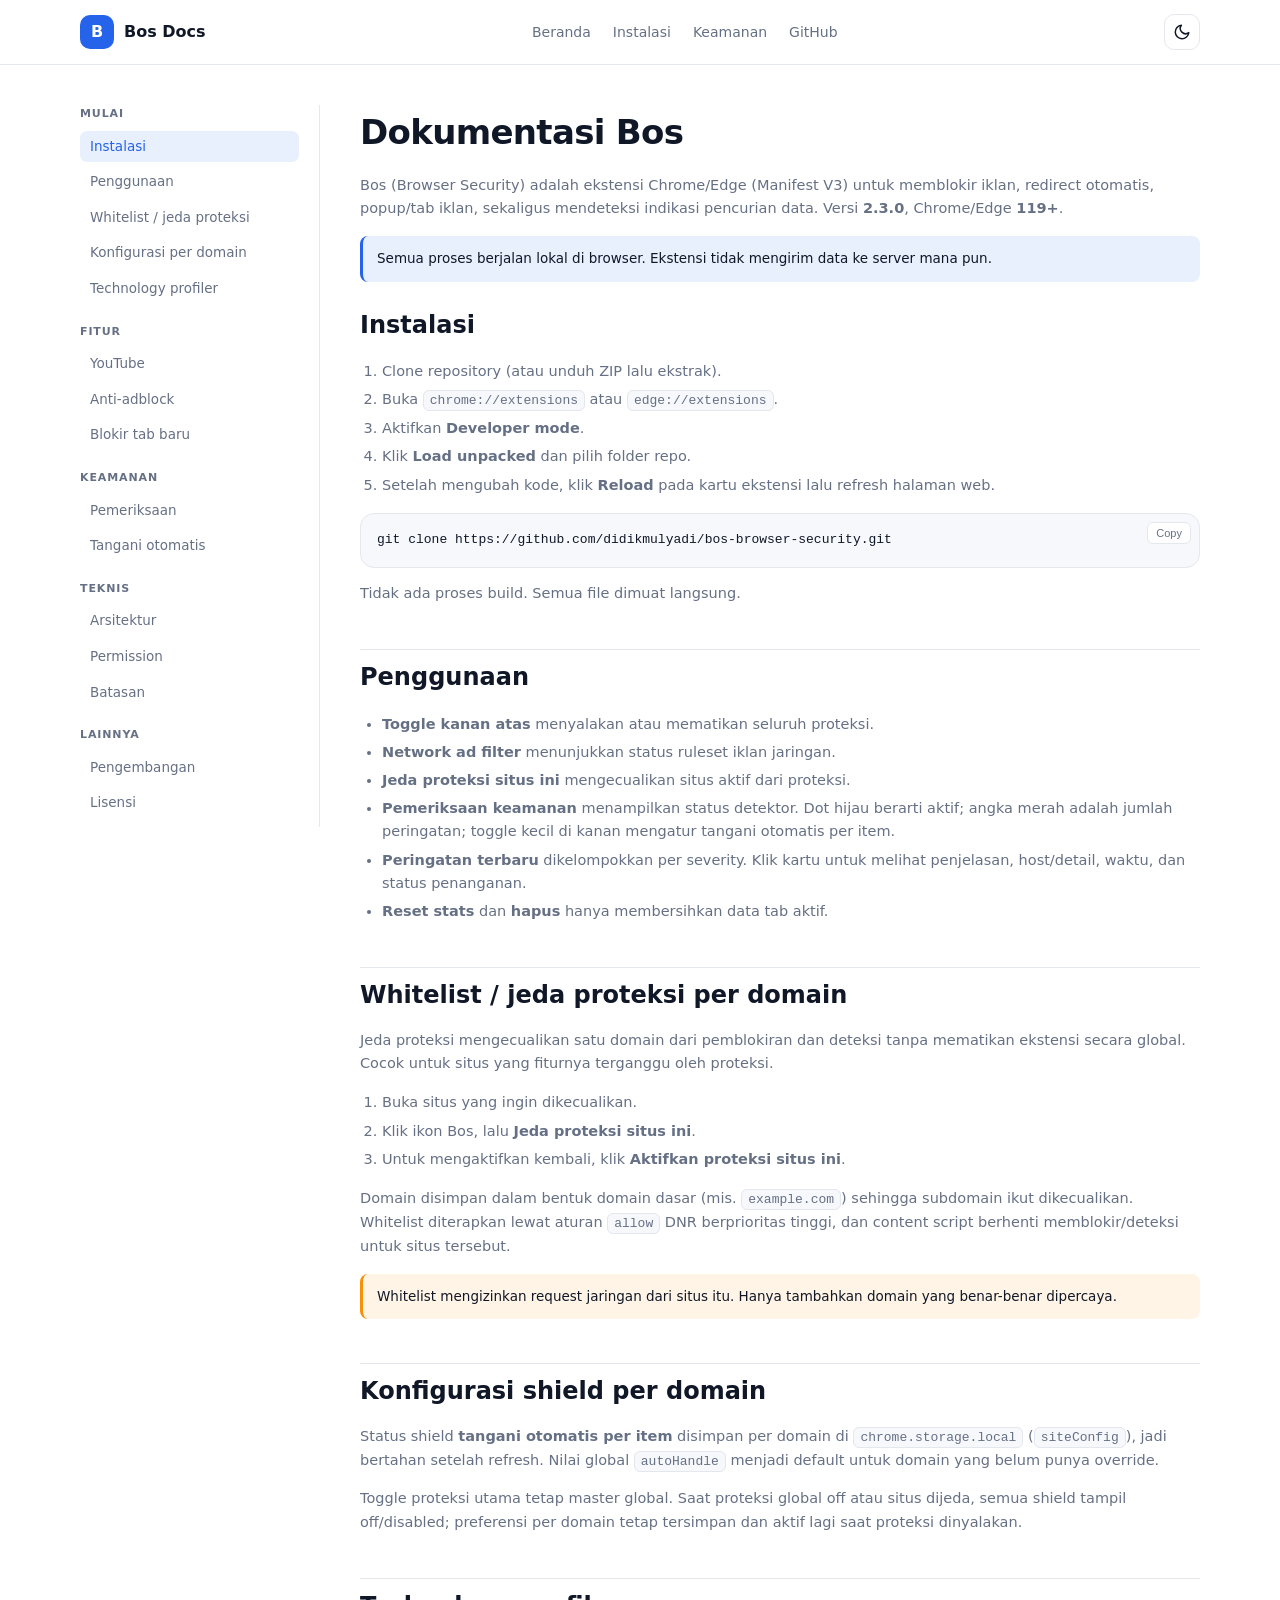
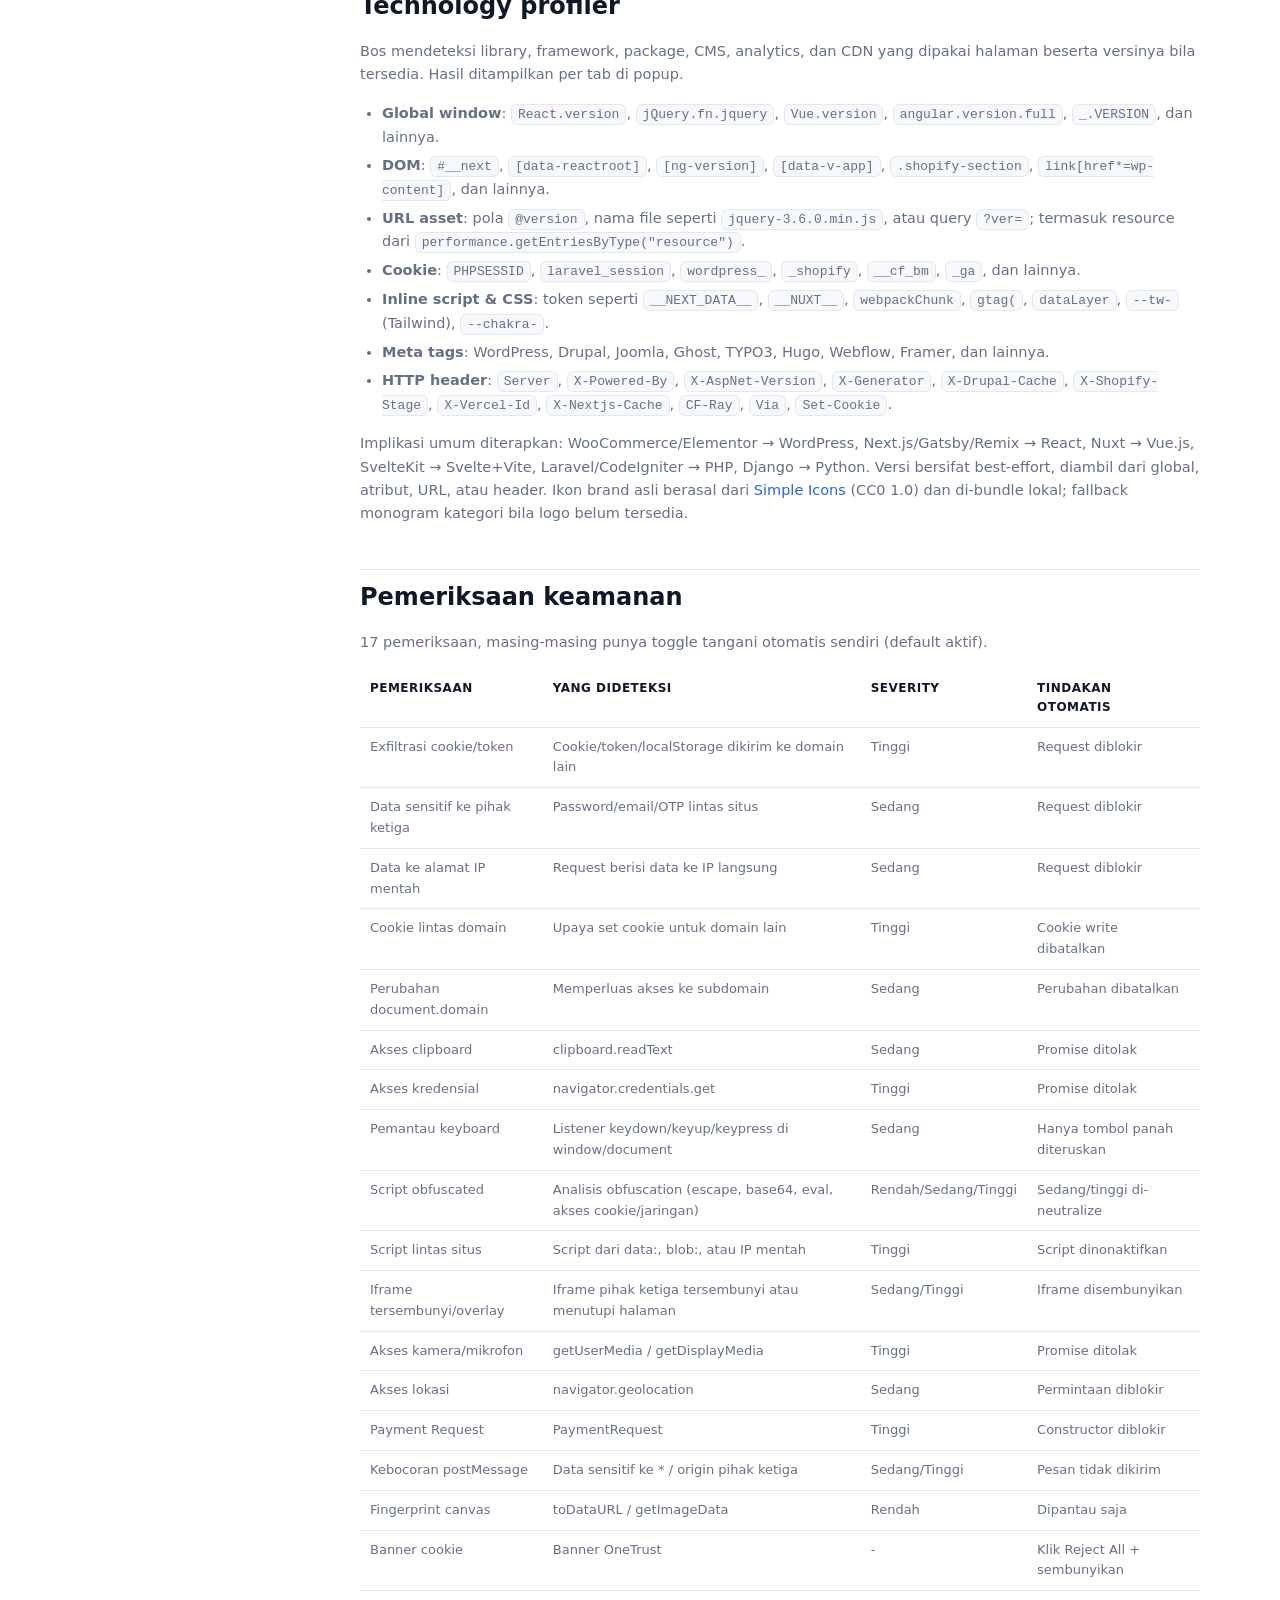
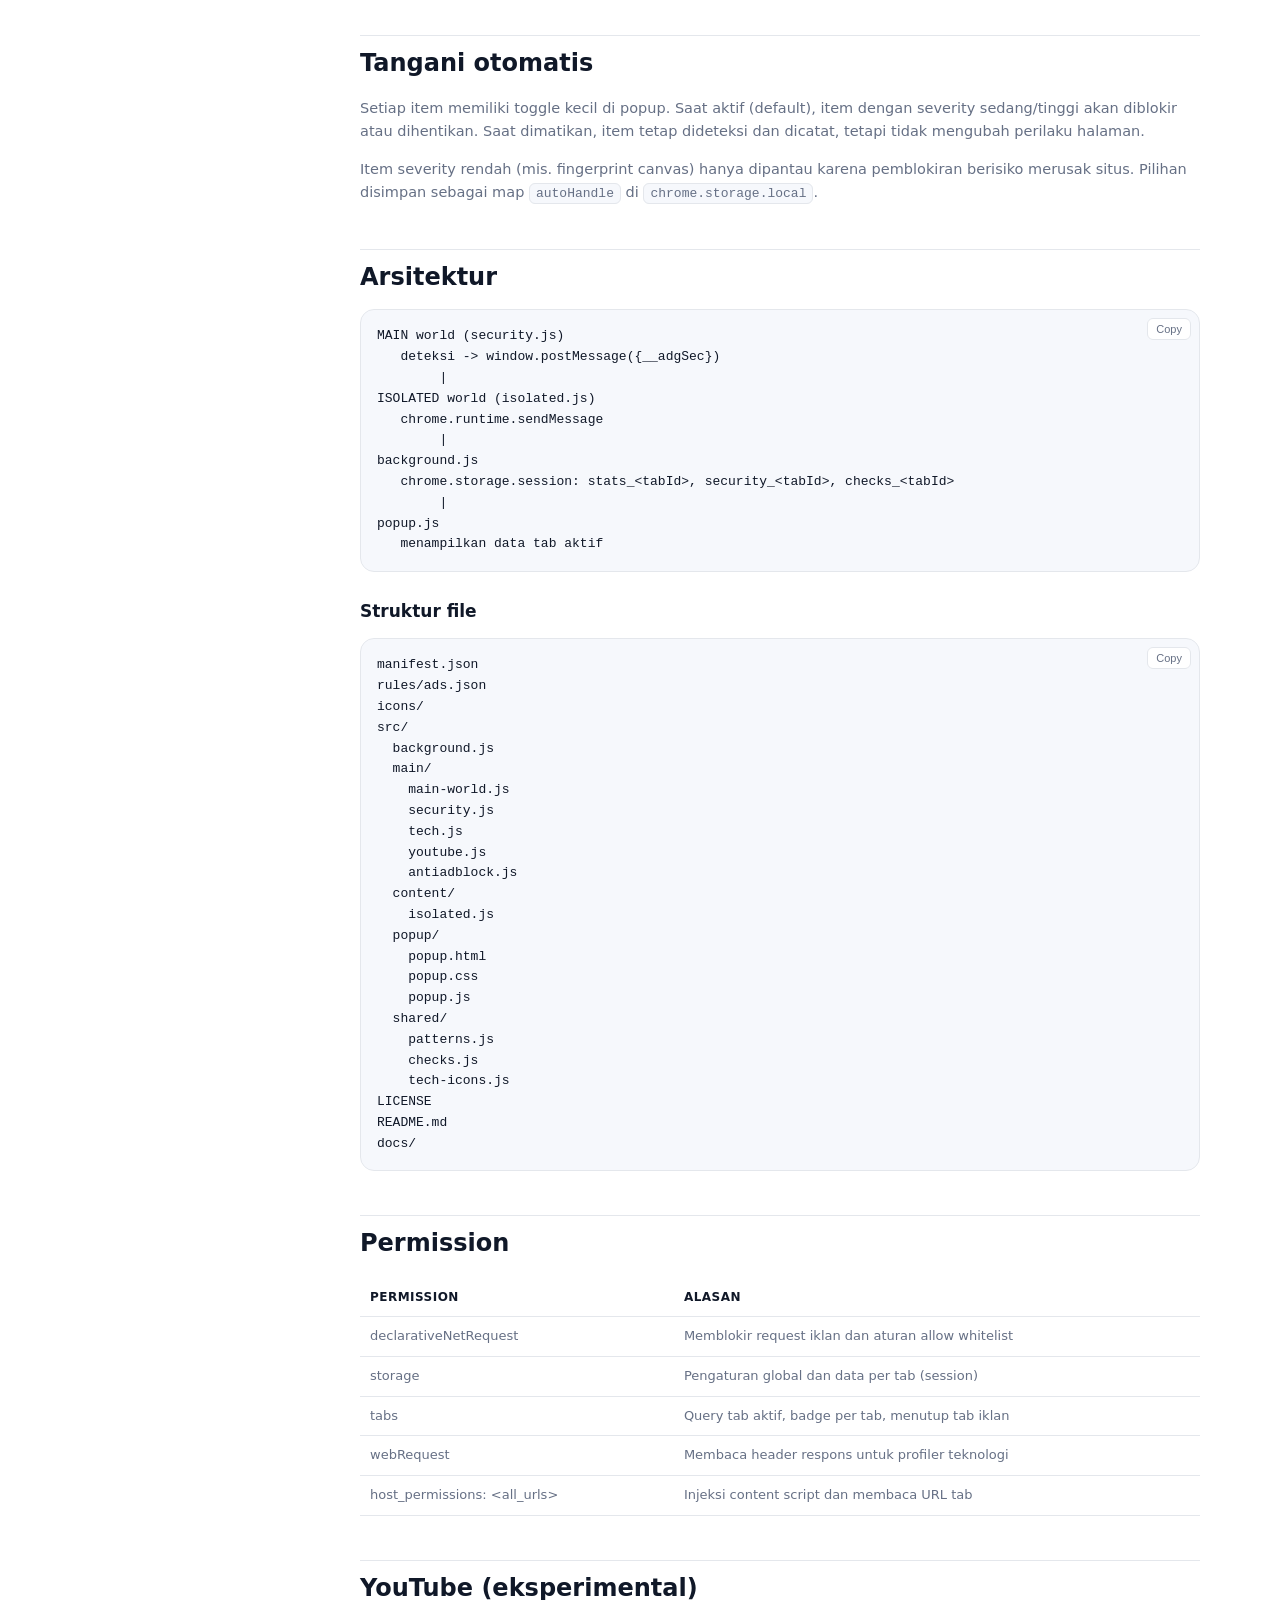
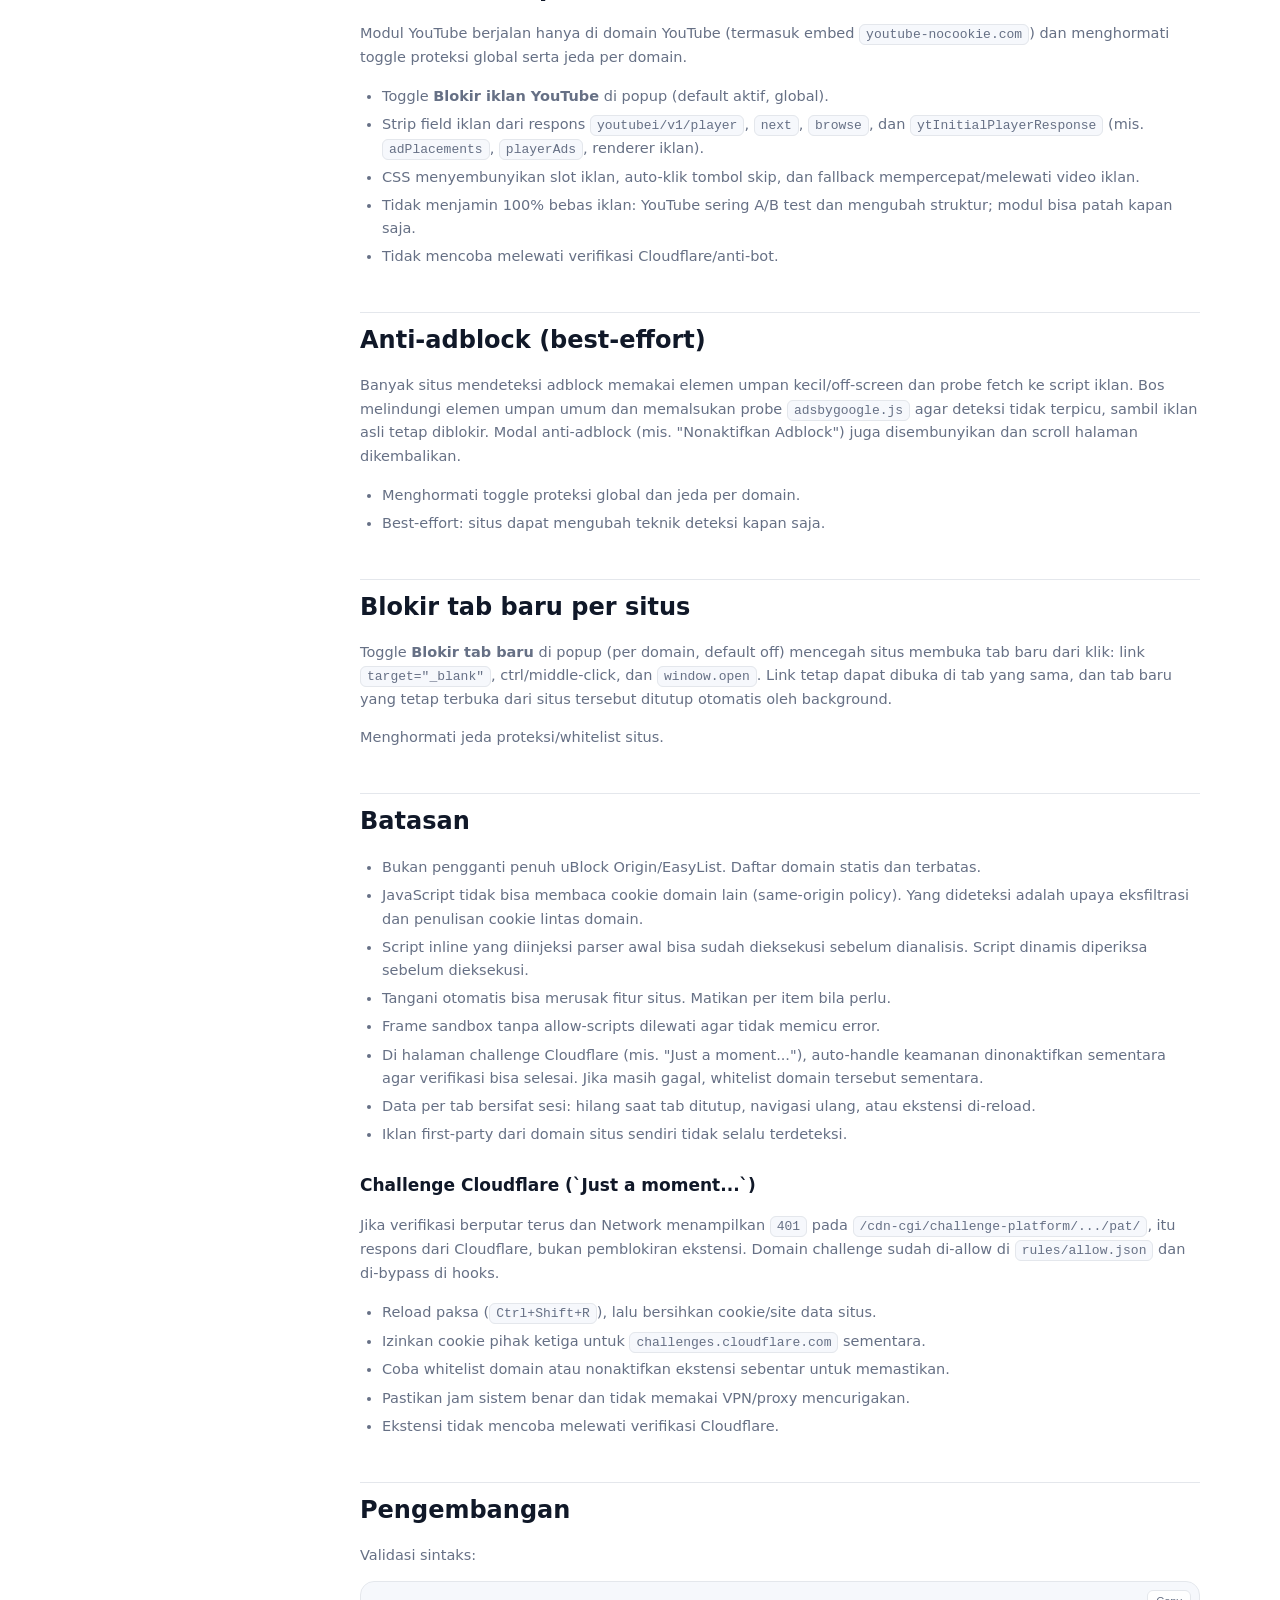
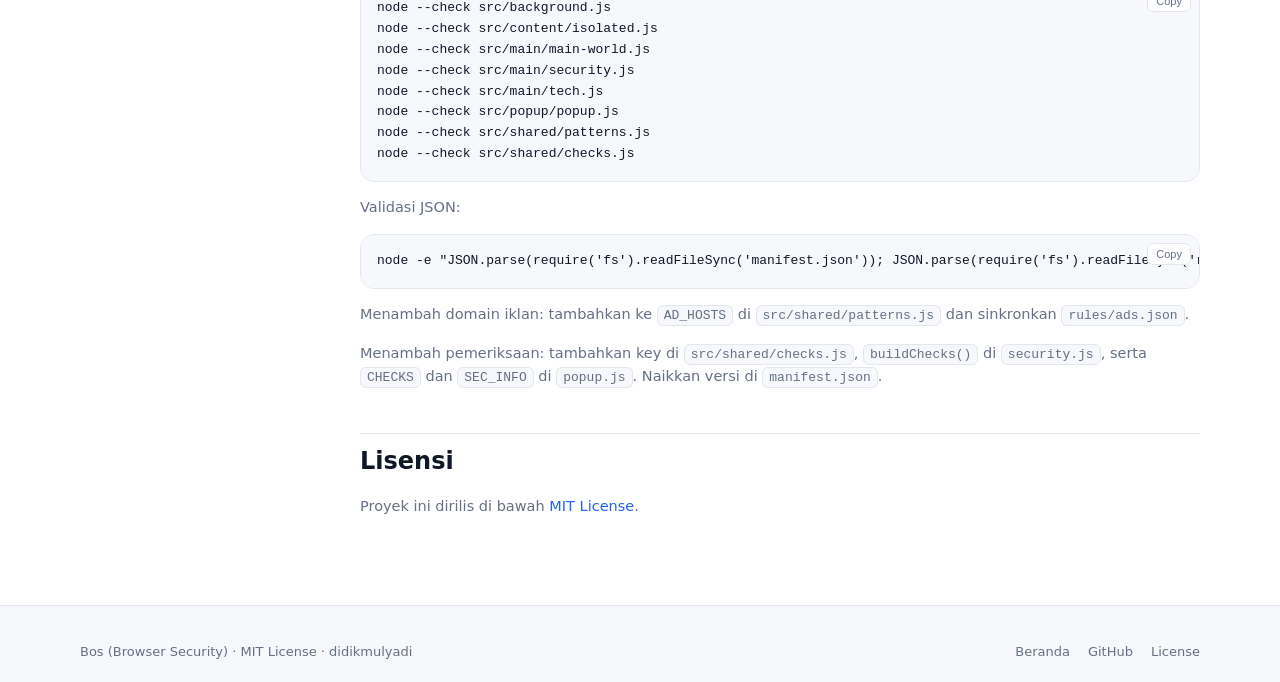
==== commit cc546dcb: "Add per-site block new tabs feature" ====
--- a/docs/docs.html
+++ b/docs/docs.html
@@ -49,6 +49,7 @@
         <ul>
           <li><a href="#youtube">YouTube</a></li>
           <li><a href="#antiadblock">Anti-adblock</a></li>
+          <li><a href="#block-new-tabs">Blokir tab baru</a></li>
         </ul>
         <h4>Keamanan</h4>
         <ul>
@@ -73,7 +74,7 @@
         <p>
           Bos (Browser Security) adalah ekstensi Chrome/Edge (Manifest V3) untuk memblokir iklan,
           redirect otomatis, popup/tab iklan, sekaligus mendeteksi indikasi pencurian data.
-          Versi <strong>2.2.0</strong>, Chrome/Edge <strong>119+</strong>.
+          Versi <strong>2.3.0</strong>, Chrome/Edge <strong>119+</strong>.
         </p>
 
         <div class="callout">
@@ -290,6 +291,15 @@
           <li>Best-effort: situs dapat mengubah teknik deteksi kapan saja.</li>
         </ul>
 
+        <h2 id="block-new-tabs">Blokir tab baru per situs</h2>
+        <p>
+          Toggle <strong>Blokir tab baru</strong> di popup (per domain, default off) mencegah situs
+          membuka tab baru dari klik: link <code>target="_blank"</code>, ctrl/middle-click, dan
+          <code>window.open</code>. Link tetap dapat dibuka di tab yang sama, dan tab baru yang
+          tetap terbuka dari situs tersebut ditutup otomatis oleh background.
+        </p>
+        <p>Menghormati jeda proteksi/whitelist situs.</p>
+
         <h2 id="batasan">Batasan</h2>
         <ul>
           <li>Bukan pengganti penuh uBlock Origin/EasyList. Daftar domain statis dan terbatas.</li>
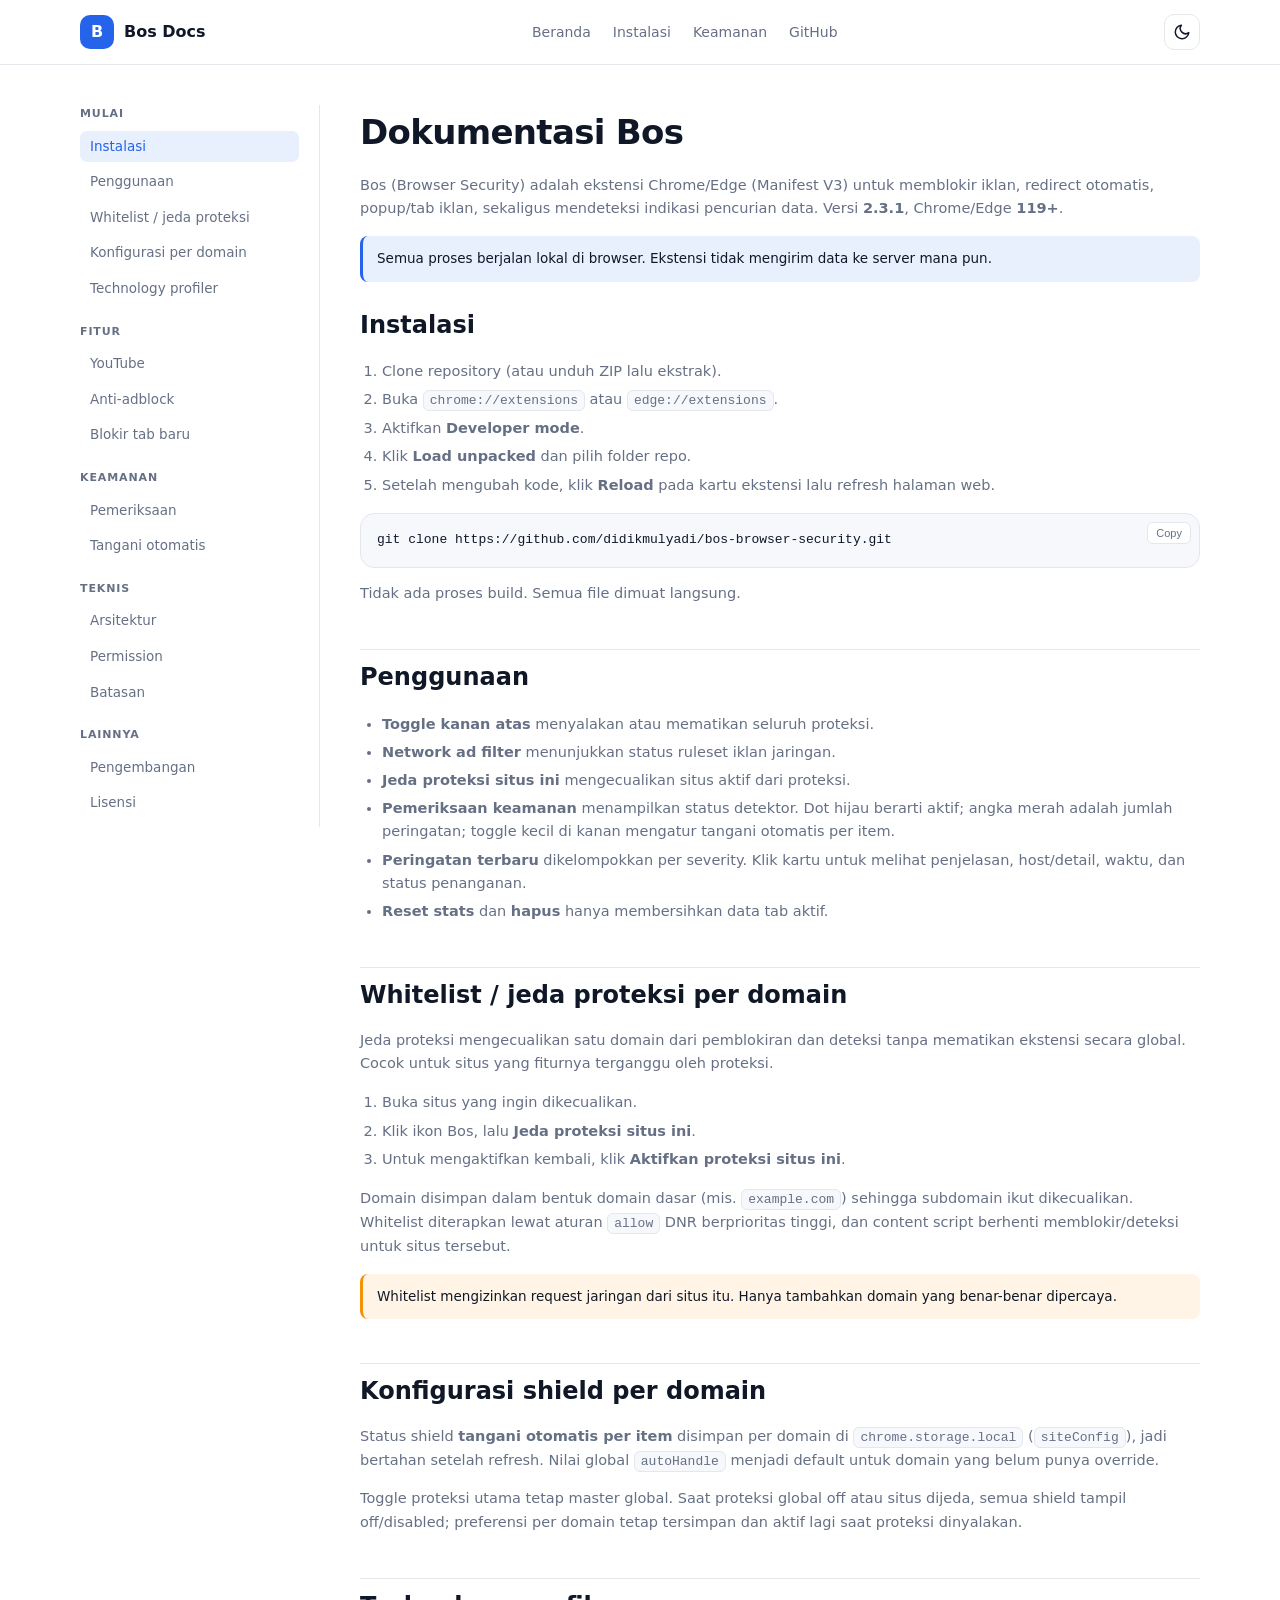
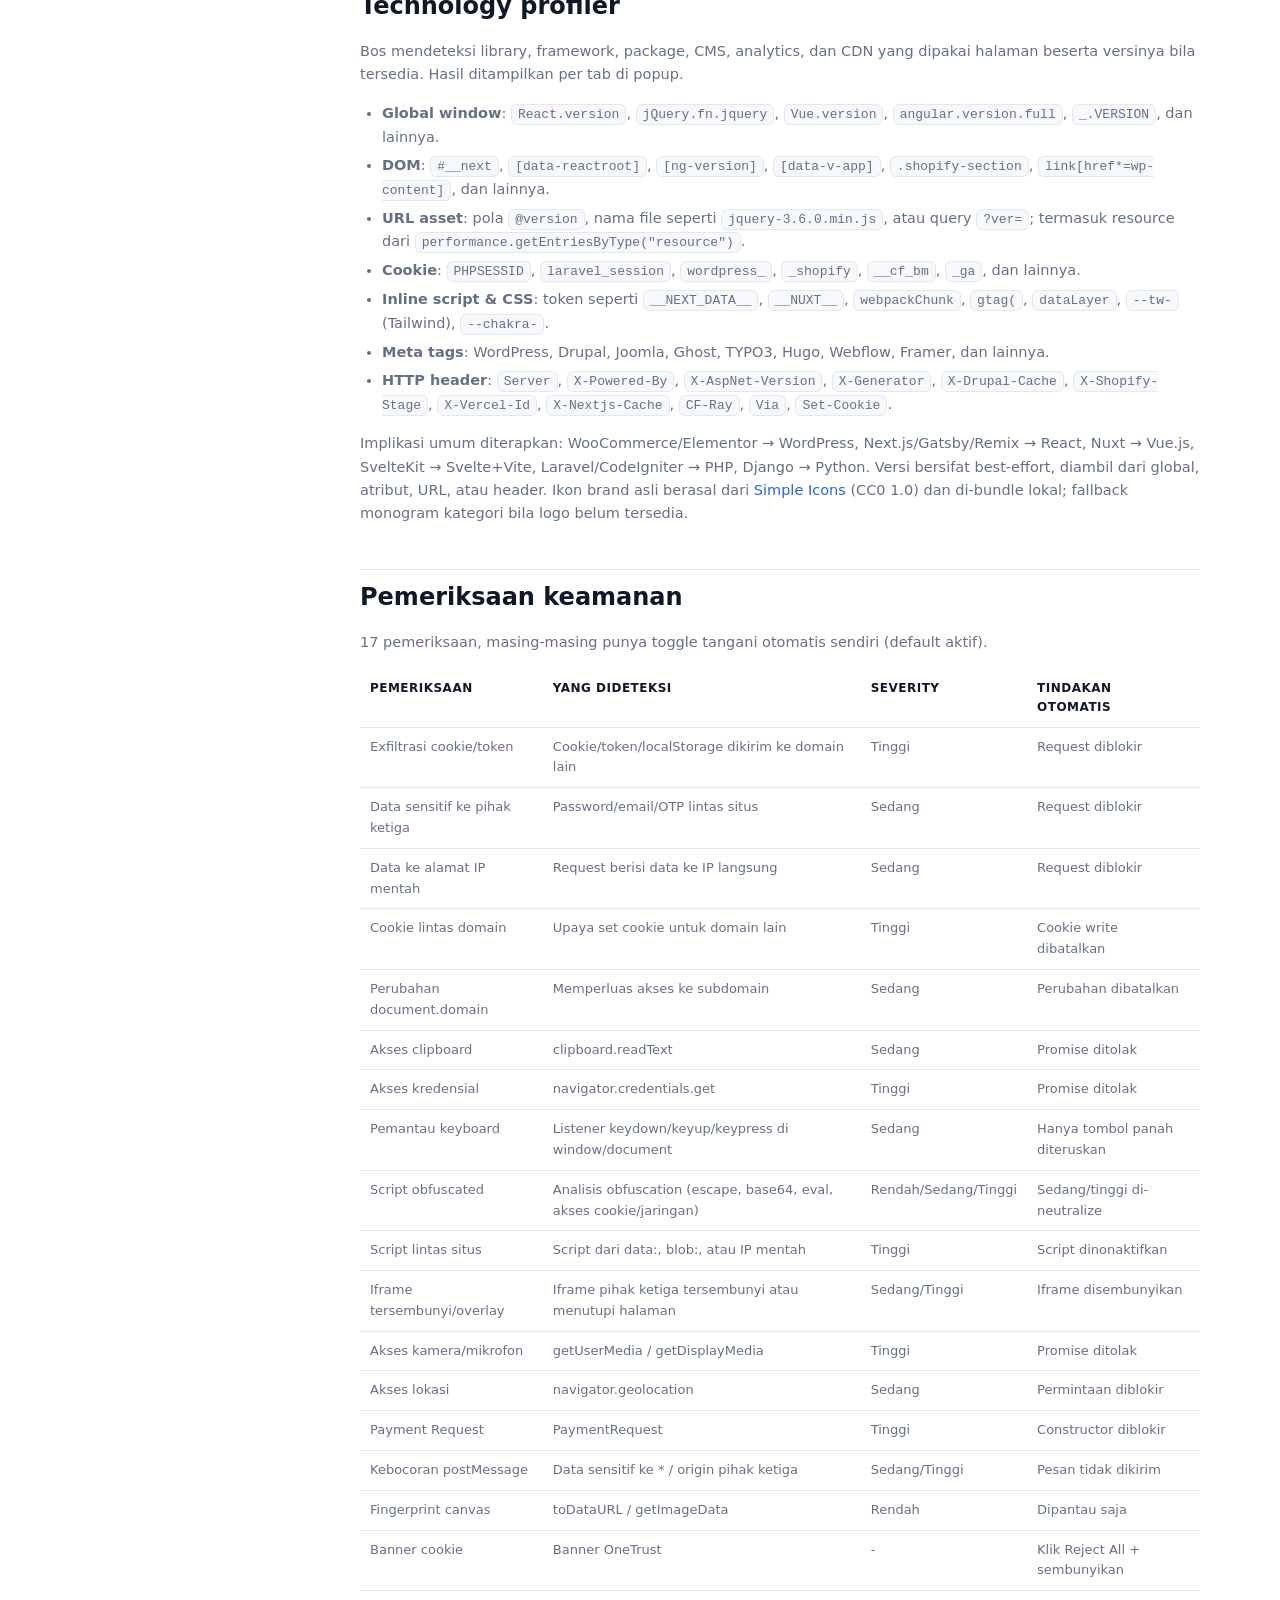
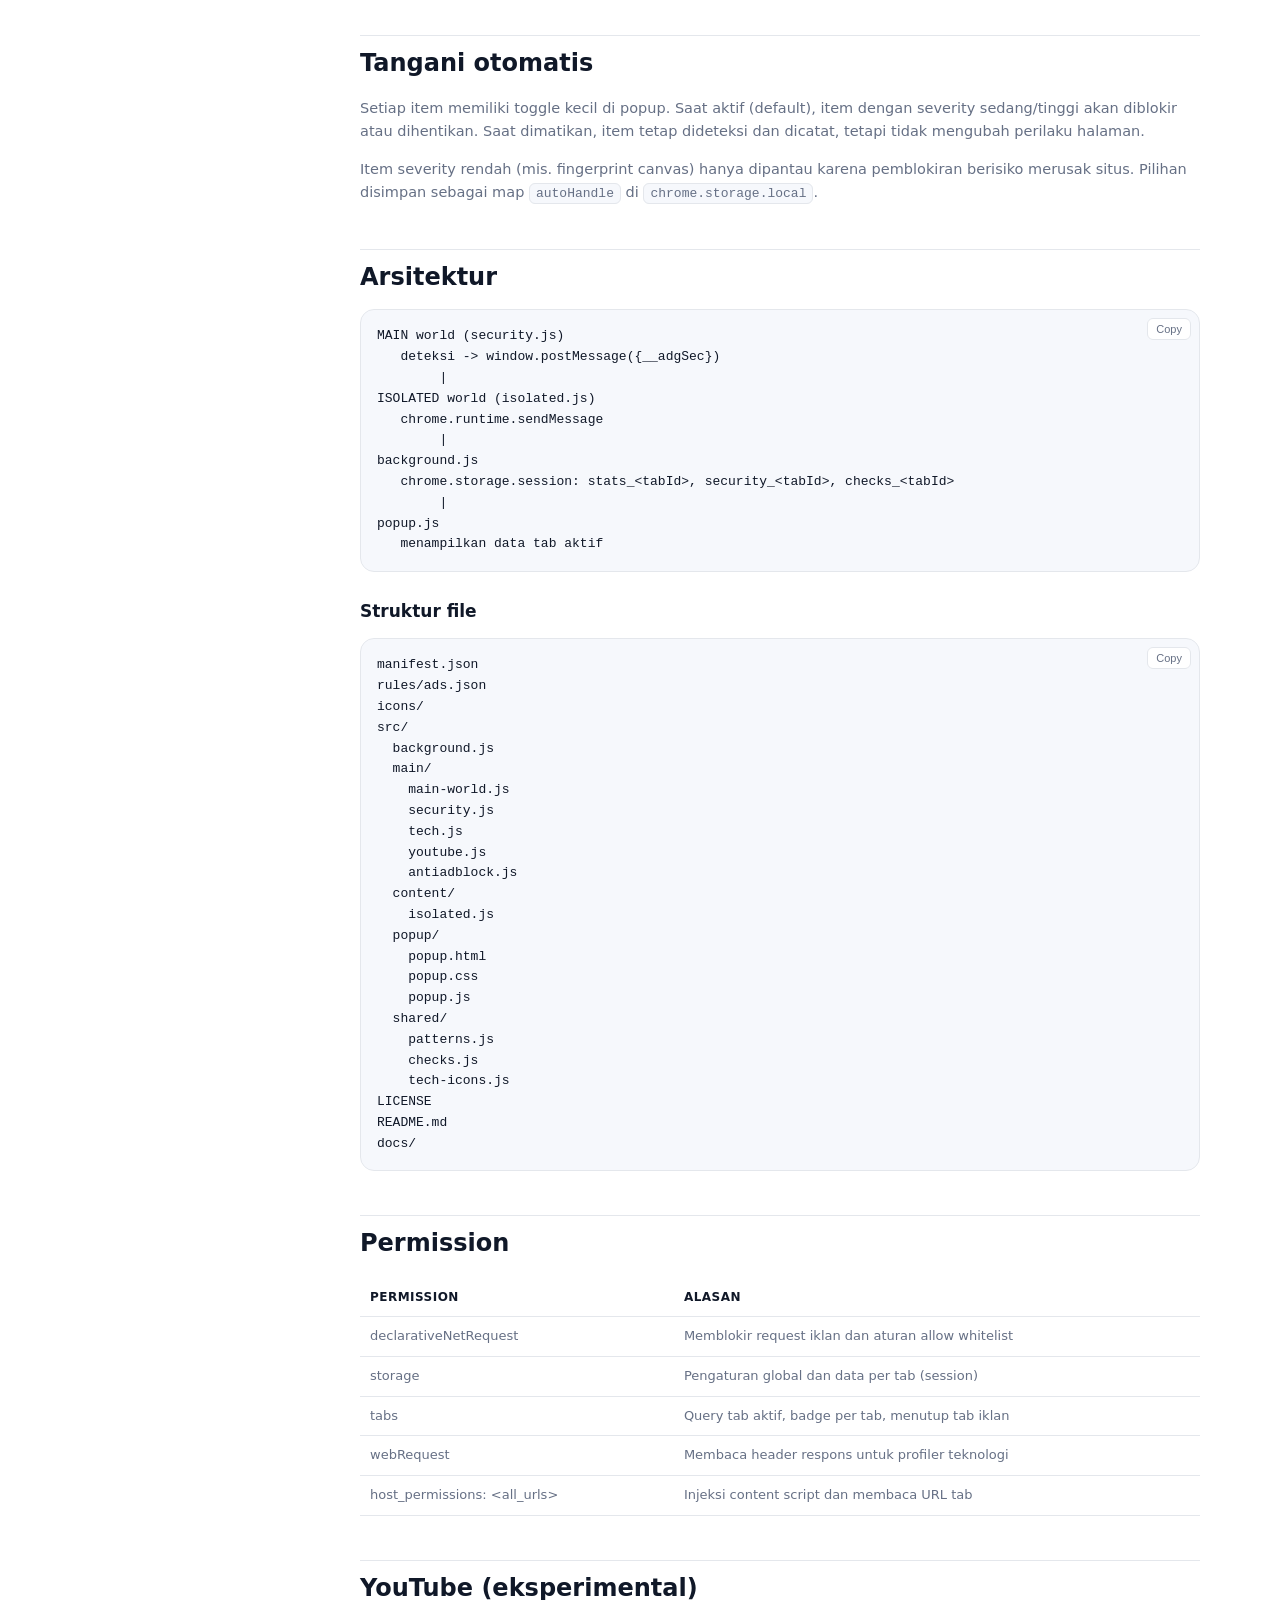
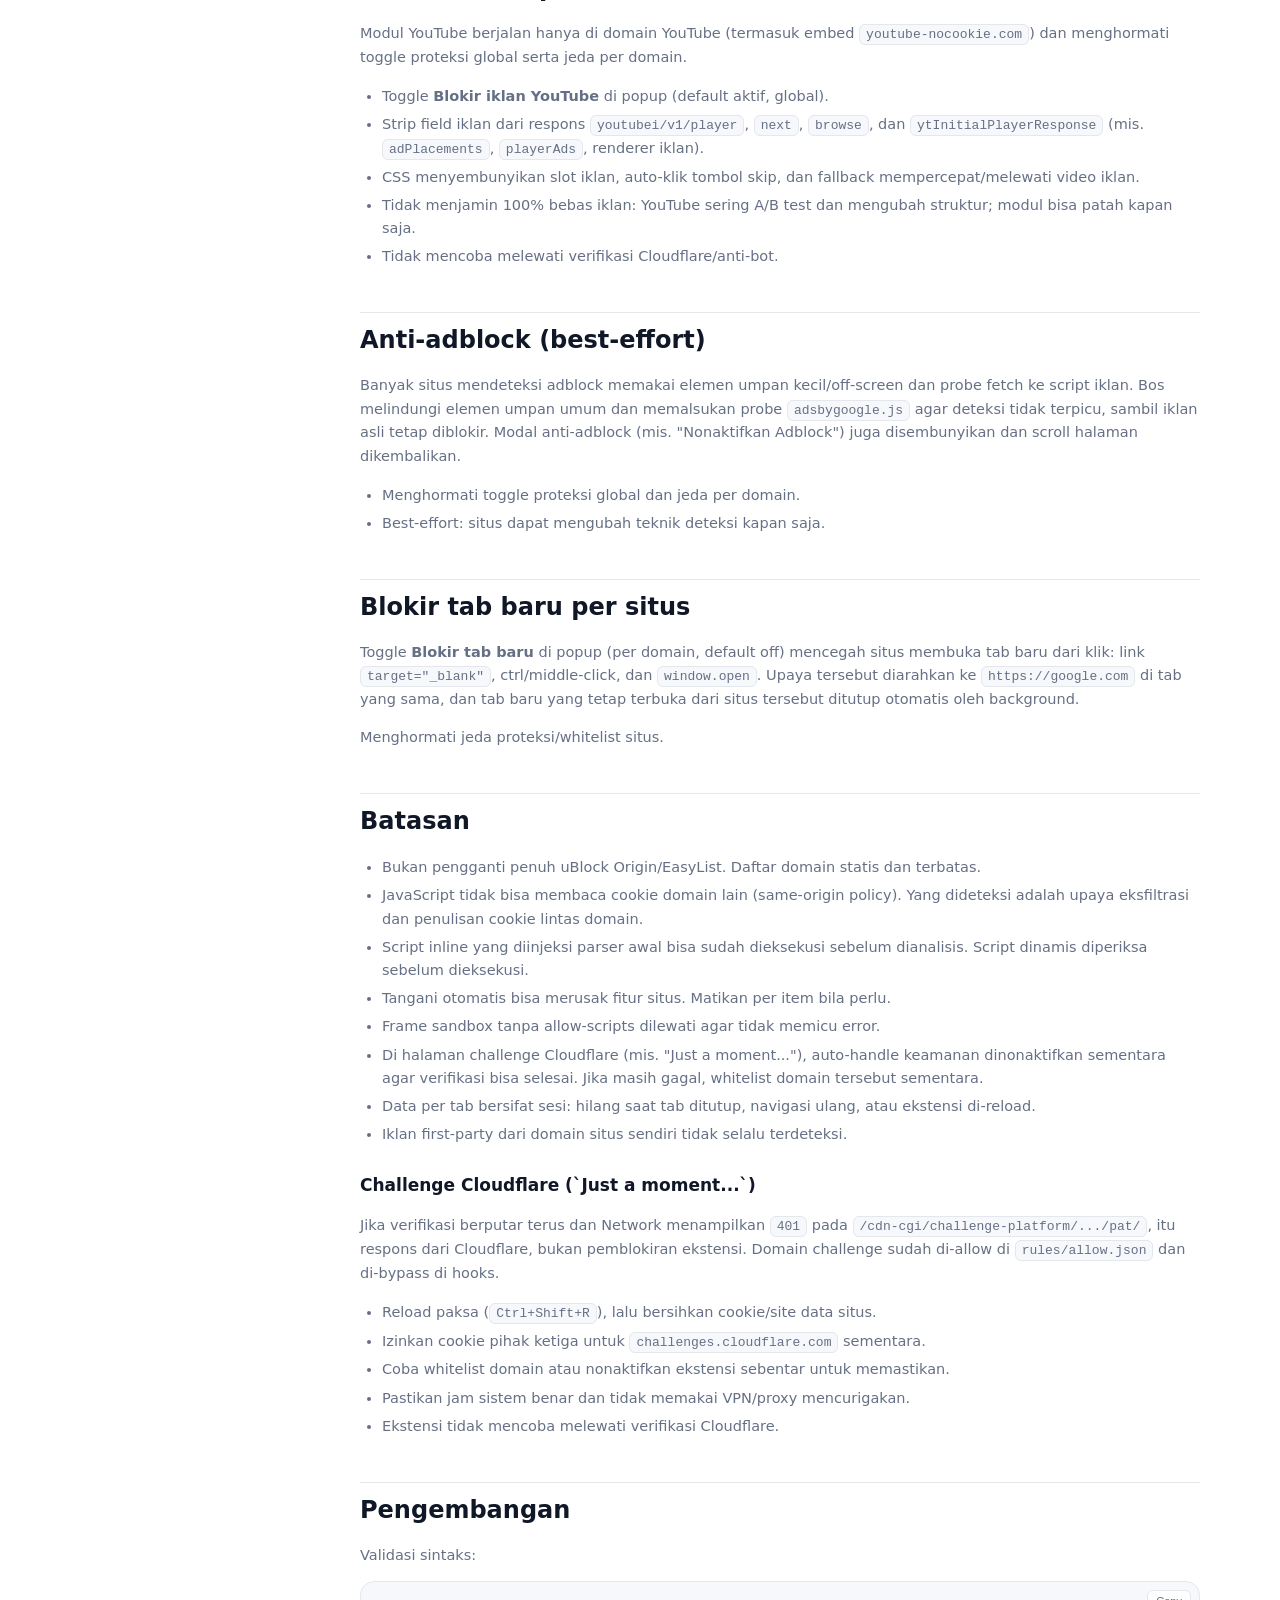
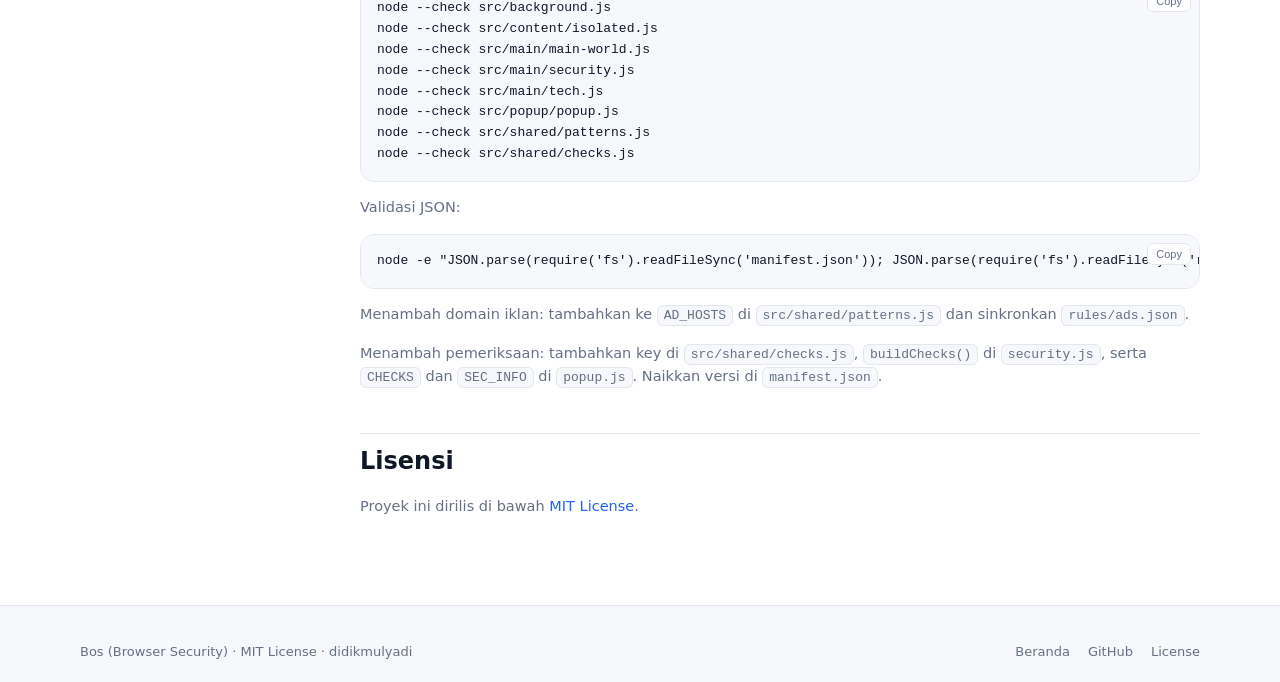
==== commit 4ac25b36: "Redirect blocked new-tab intents to google.com" ====
--- a/docs/docs.html
+++ b/docs/docs.html
@@ -74,7 +74,7 @@
         <p>
           Bos (Browser Security) adalah ekstensi Chrome/Edge (Manifest V3) untuk memblokir iklan,
           redirect otomatis, popup/tab iklan, sekaligus mendeteksi indikasi pencurian data.
-          Versi <strong>2.3.0</strong>, Chrome/Edge <strong>119+</strong>.
+          Versi <strong>2.3.1</strong>, Chrome/Edge <strong>119+</strong>.
         </p>
 
         <div class="callout">
@@ -295,8 +295,9 @@
         <p>
           Toggle <strong>Blokir tab baru</strong> di popup (per domain, default off) mencegah situs
           membuka tab baru dari klik: link <code>target="_blank"</code>, ctrl/middle-click, dan
-          <code>window.open</code>. Link tetap dapat dibuka di tab yang sama, dan tab baru yang
-          tetap terbuka dari situs tersebut ditutup otomatis oleh background.
+          <code>window.open</code>. Upaya tersebut diarahkan ke <code>https://google.com</code> di
+          tab yang sama, dan tab baru yang tetap terbuka dari situs tersebut ditutup otomatis oleh
+          background.
         </p>
         <p>Menghormati jeda proteksi/whitelist situs.</p>
 
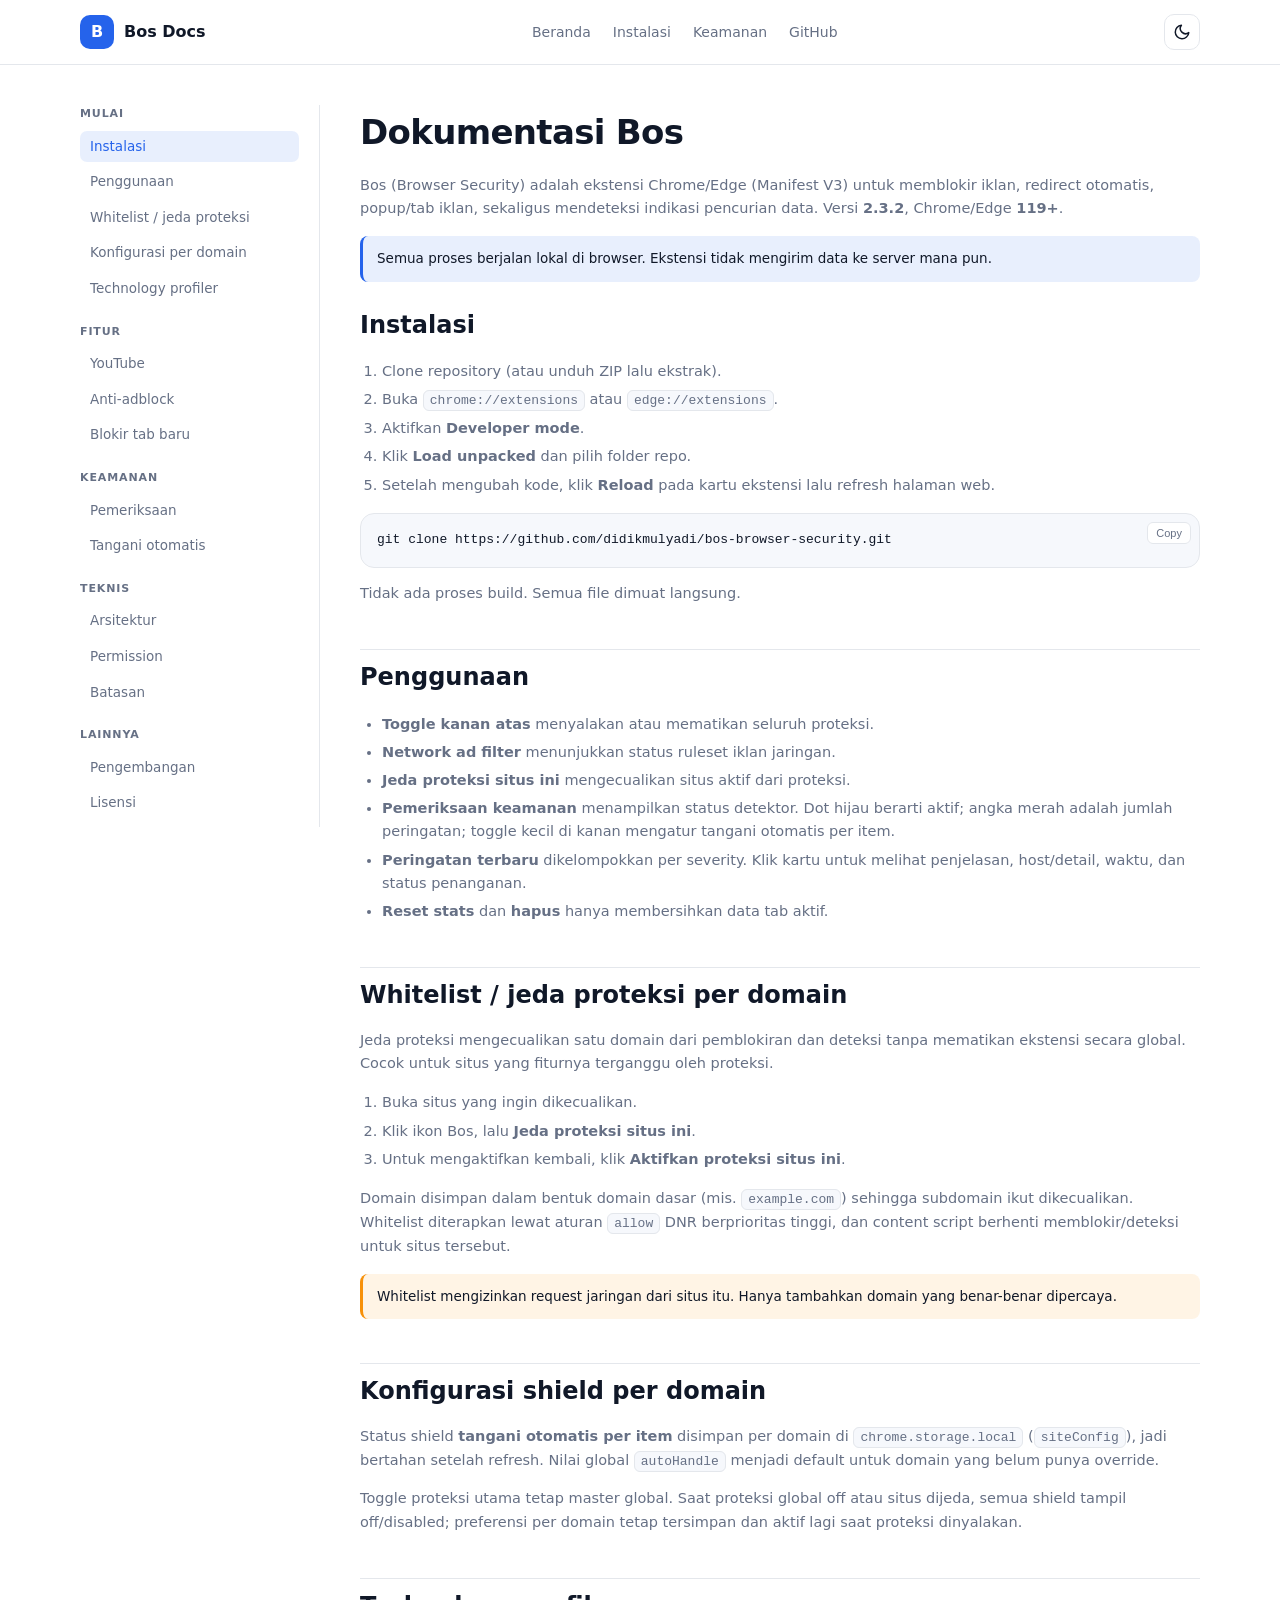
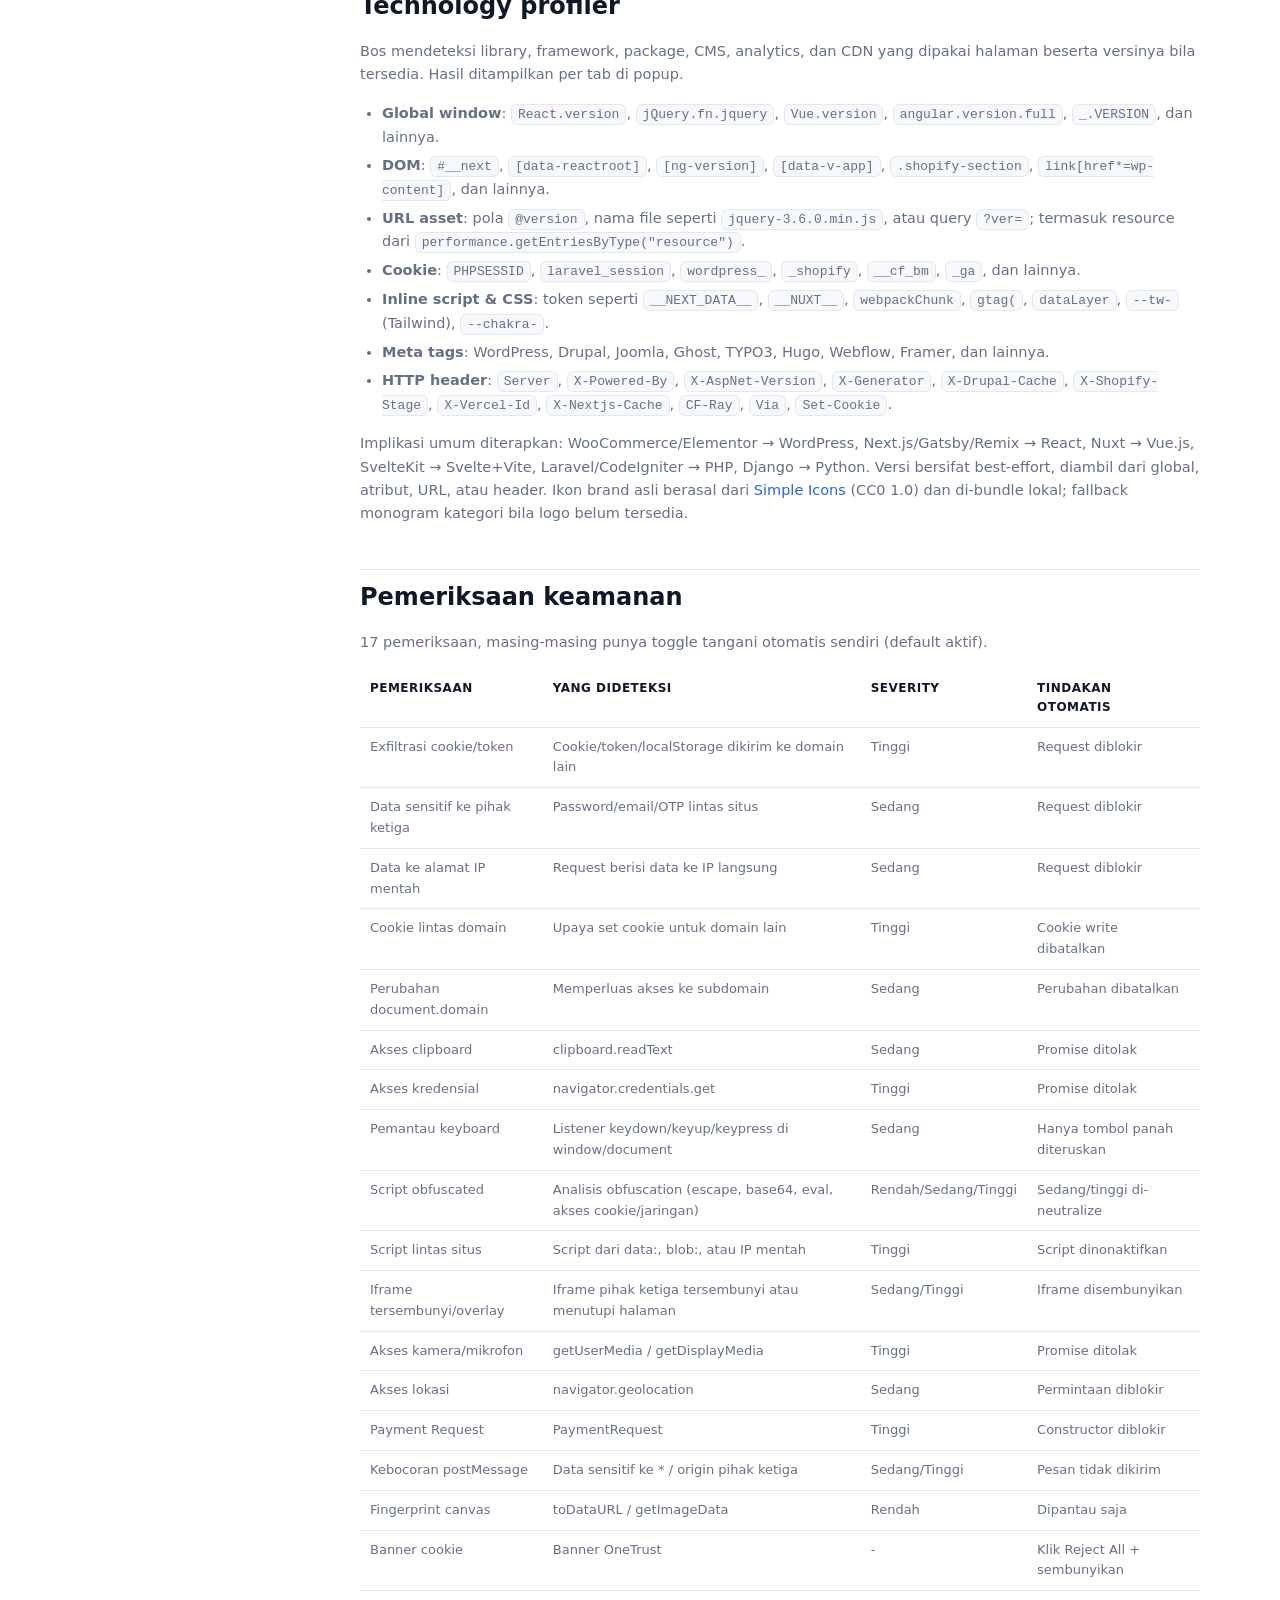
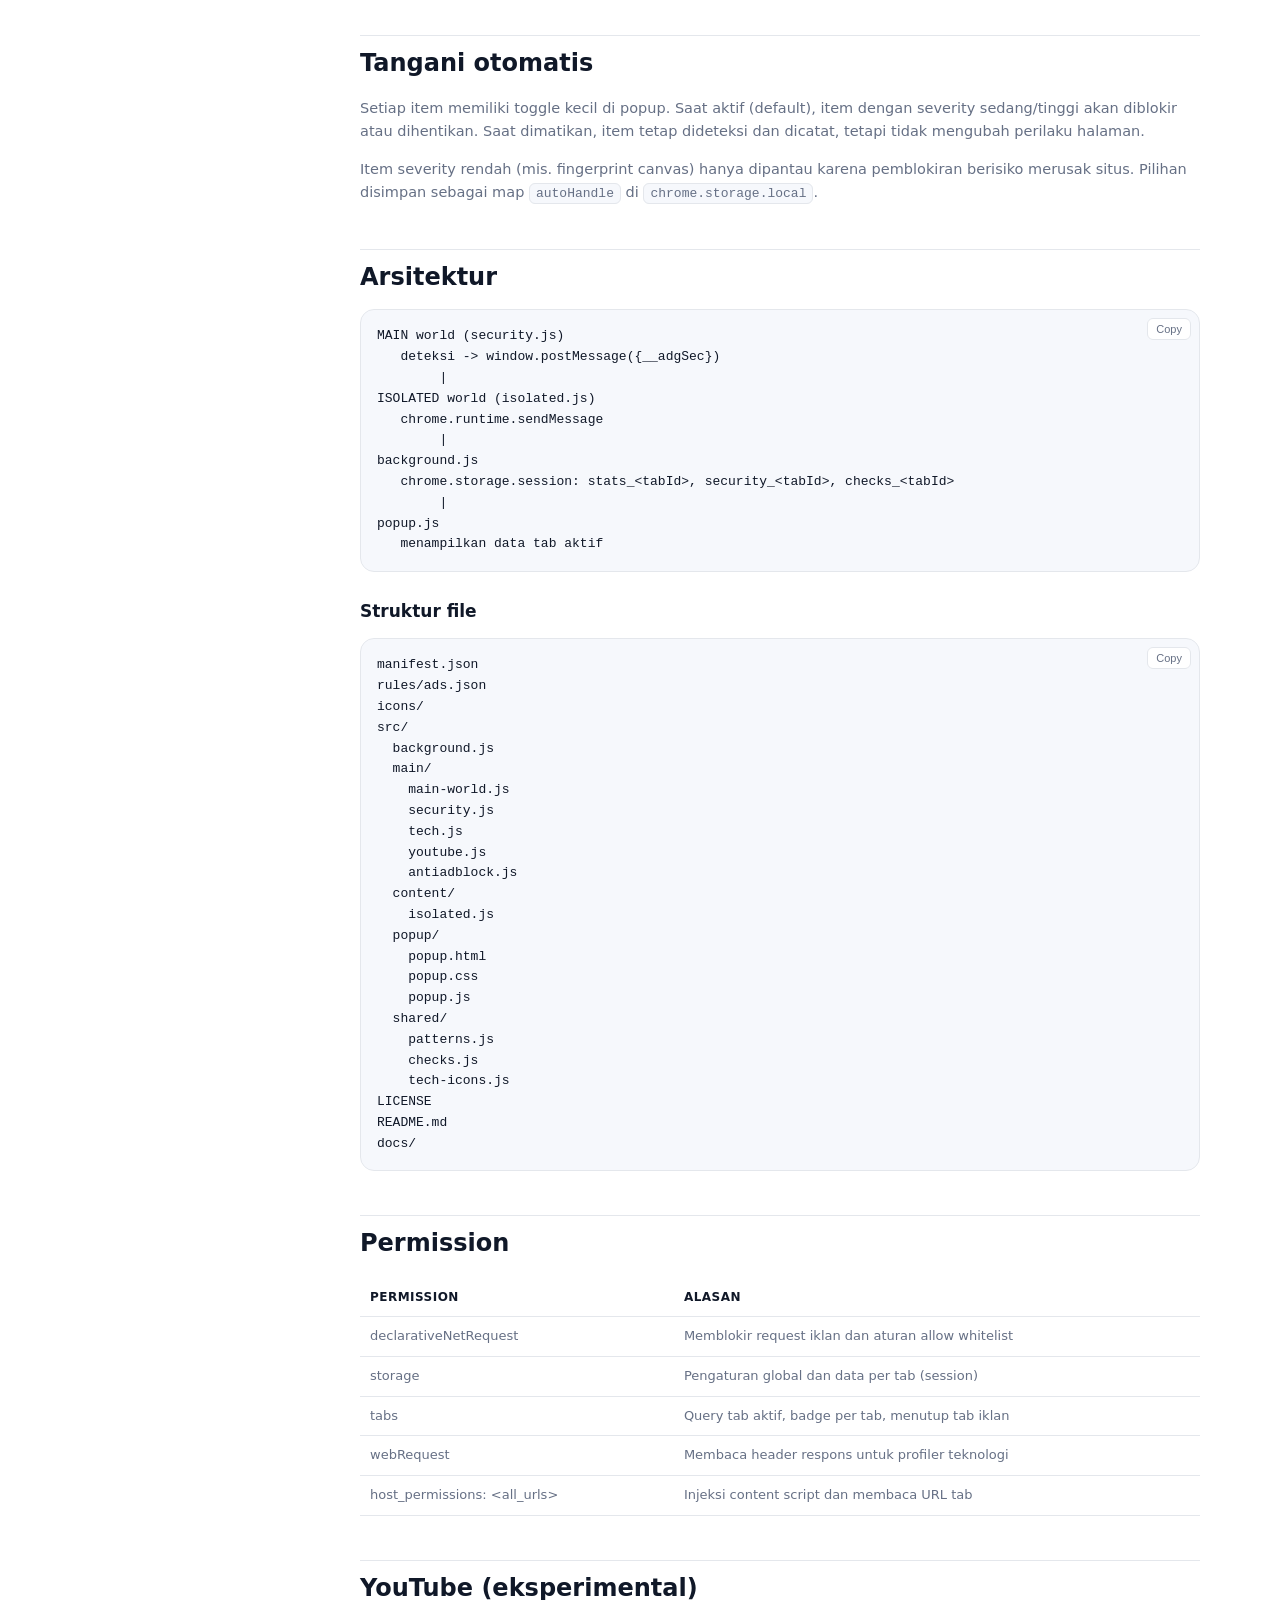
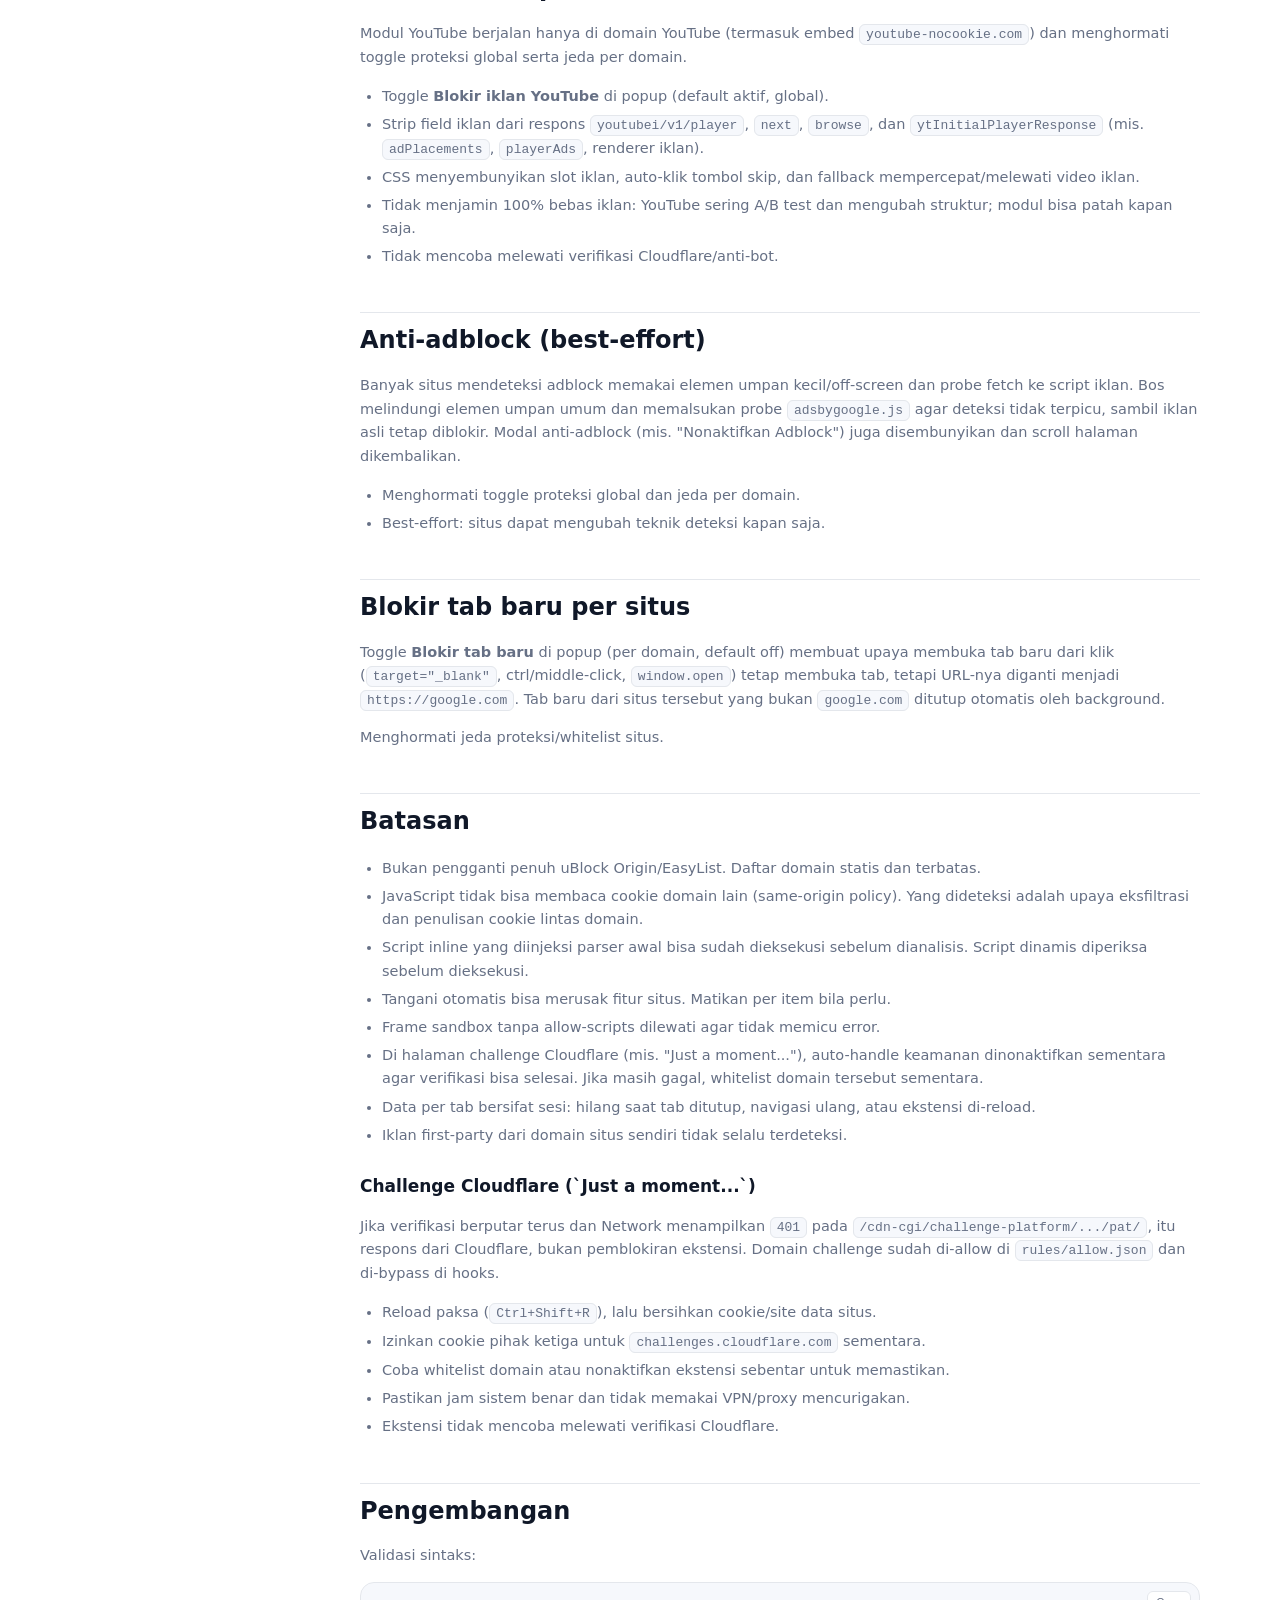
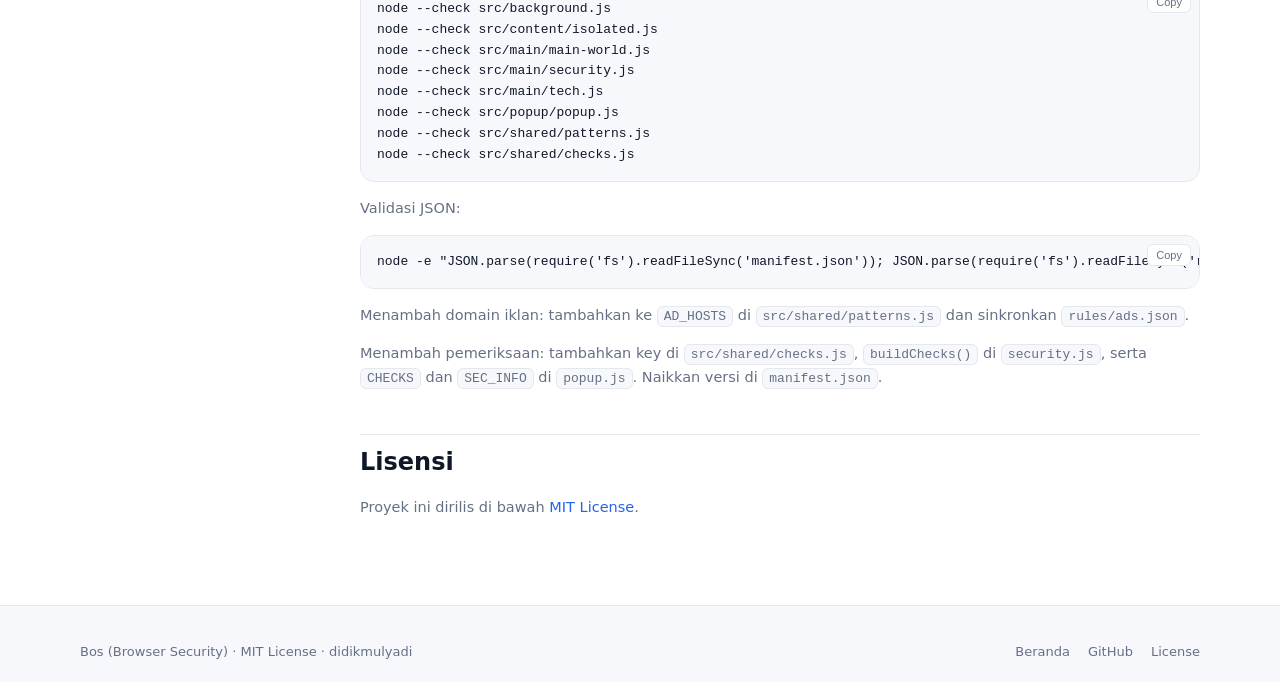
==== commit 6a3caa08: "Open replacement tabs to google.com instead of redirecting current tab" ====
--- a/docs/docs.html
+++ b/docs/docs.html
@@ -74,7 +74,7 @@
         <p>
           Bos (Browser Security) adalah ekstensi Chrome/Edge (Manifest V3) untuk memblokir iklan,
           redirect otomatis, popup/tab iklan, sekaligus mendeteksi indikasi pencurian data.
-          Versi <strong>2.3.1</strong>, Chrome/Edge <strong>119+</strong>.
+          Versi <strong>2.3.2</strong>, Chrome/Edge <strong>119+</strong>.
         </p>
 
         <div class="callout">
@@ -293,11 +293,11 @@
 
         <h2 id="block-new-tabs">Blokir tab baru per situs</h2>
         <p>
-          Toggle <strong>Blokir tab baru</strong> di popup (per domain, default off) mencegah situs
-          membuka tab baru dari klik: link <code>target="_blank"</code>, ctrl/middle-click, dan
-          <code>window.open</code>. Upaya tersebut diarahkan ke <code>https://google.com</code> di
-          tab yang sama, dan tab baru yang tetap terbuka dari situs tersebut ditutup otomatis oleh
-          background.
+          Toggle <strong>Blokir tab baru</strong> di popup (per domain, default off) membuat upaya
+          membuka tab baru dari klik (<code>target="_blank"</code>, ctrl/middle-click,
+          <code>window.open</code>) tetap membuka tab, tetapi URL-nya diganti menjadi
+          <code>https://google.com</code>. Tab baru dari situs tersebut yang bukan
+          <code>google.com</code> ditutup otomatis oleh background.
         </p>
         <p>Menghormati jeda proteksi/whitelist situs.</p>
 
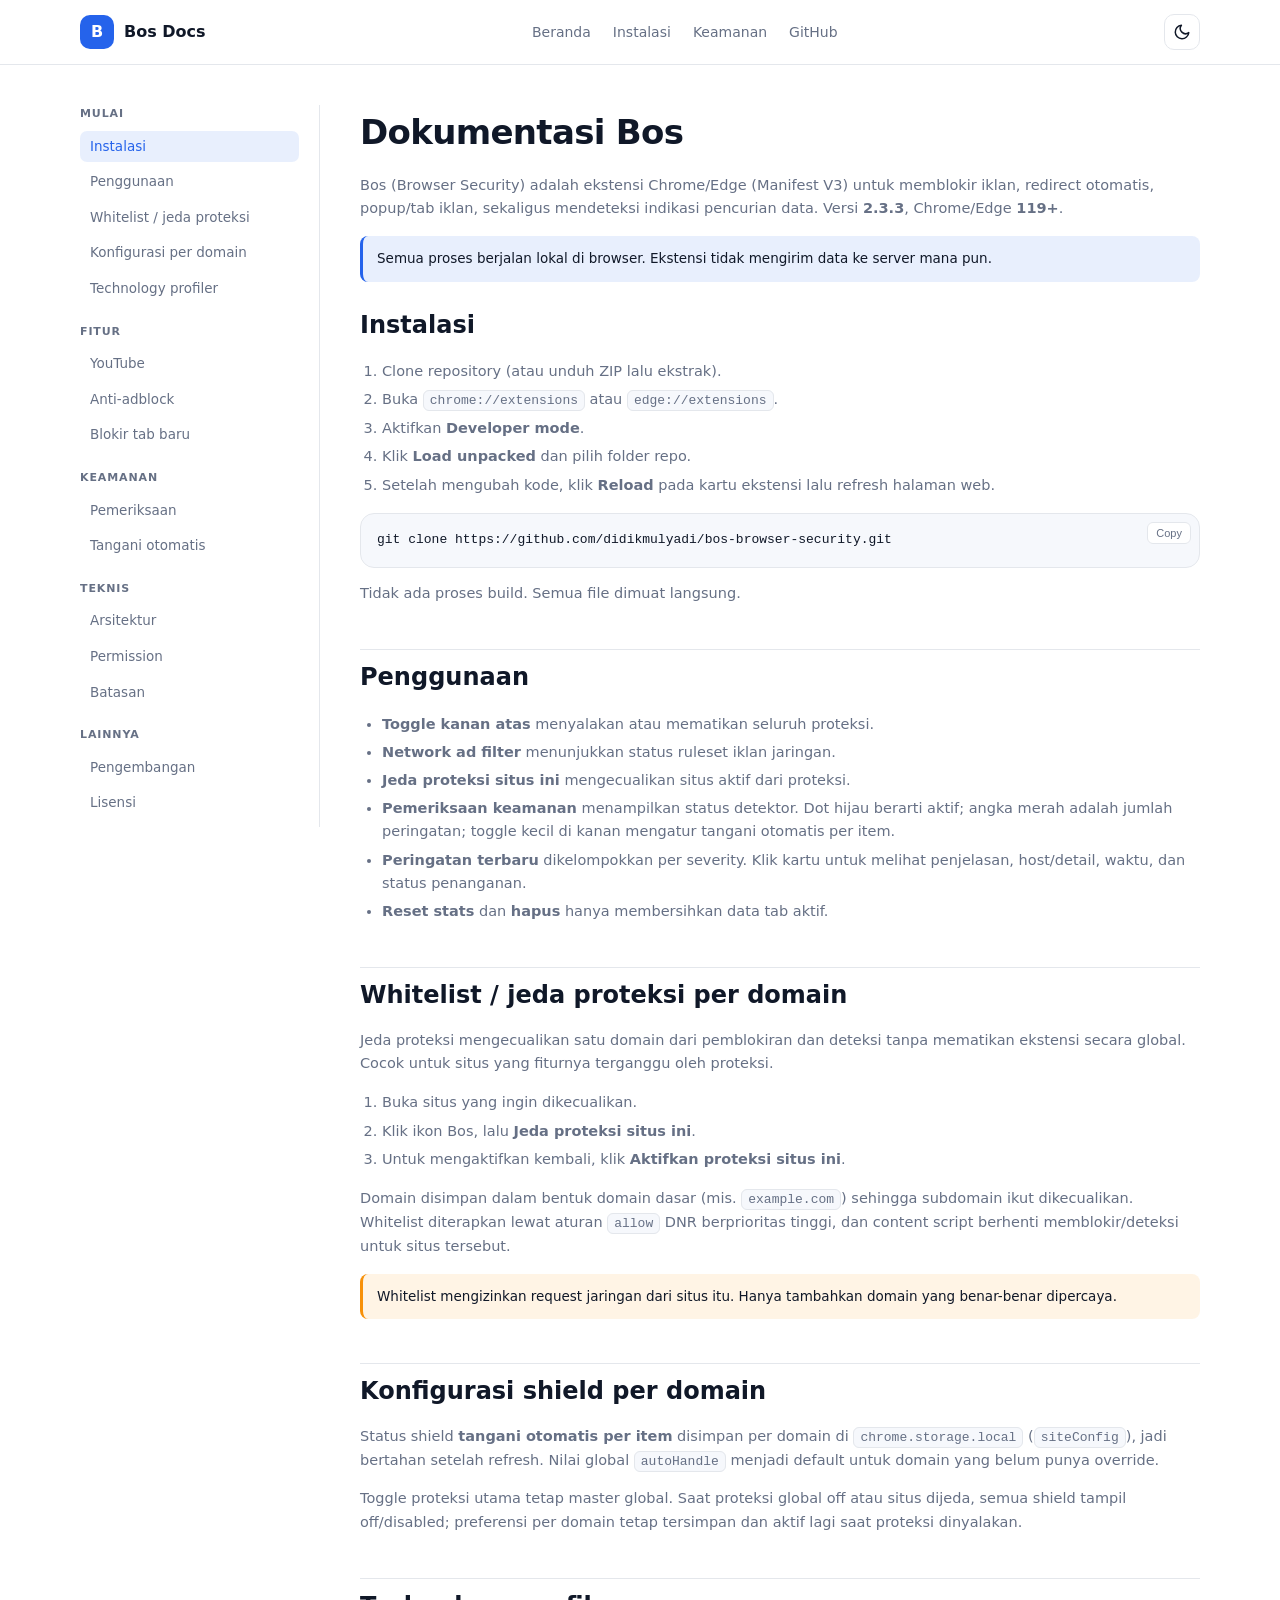
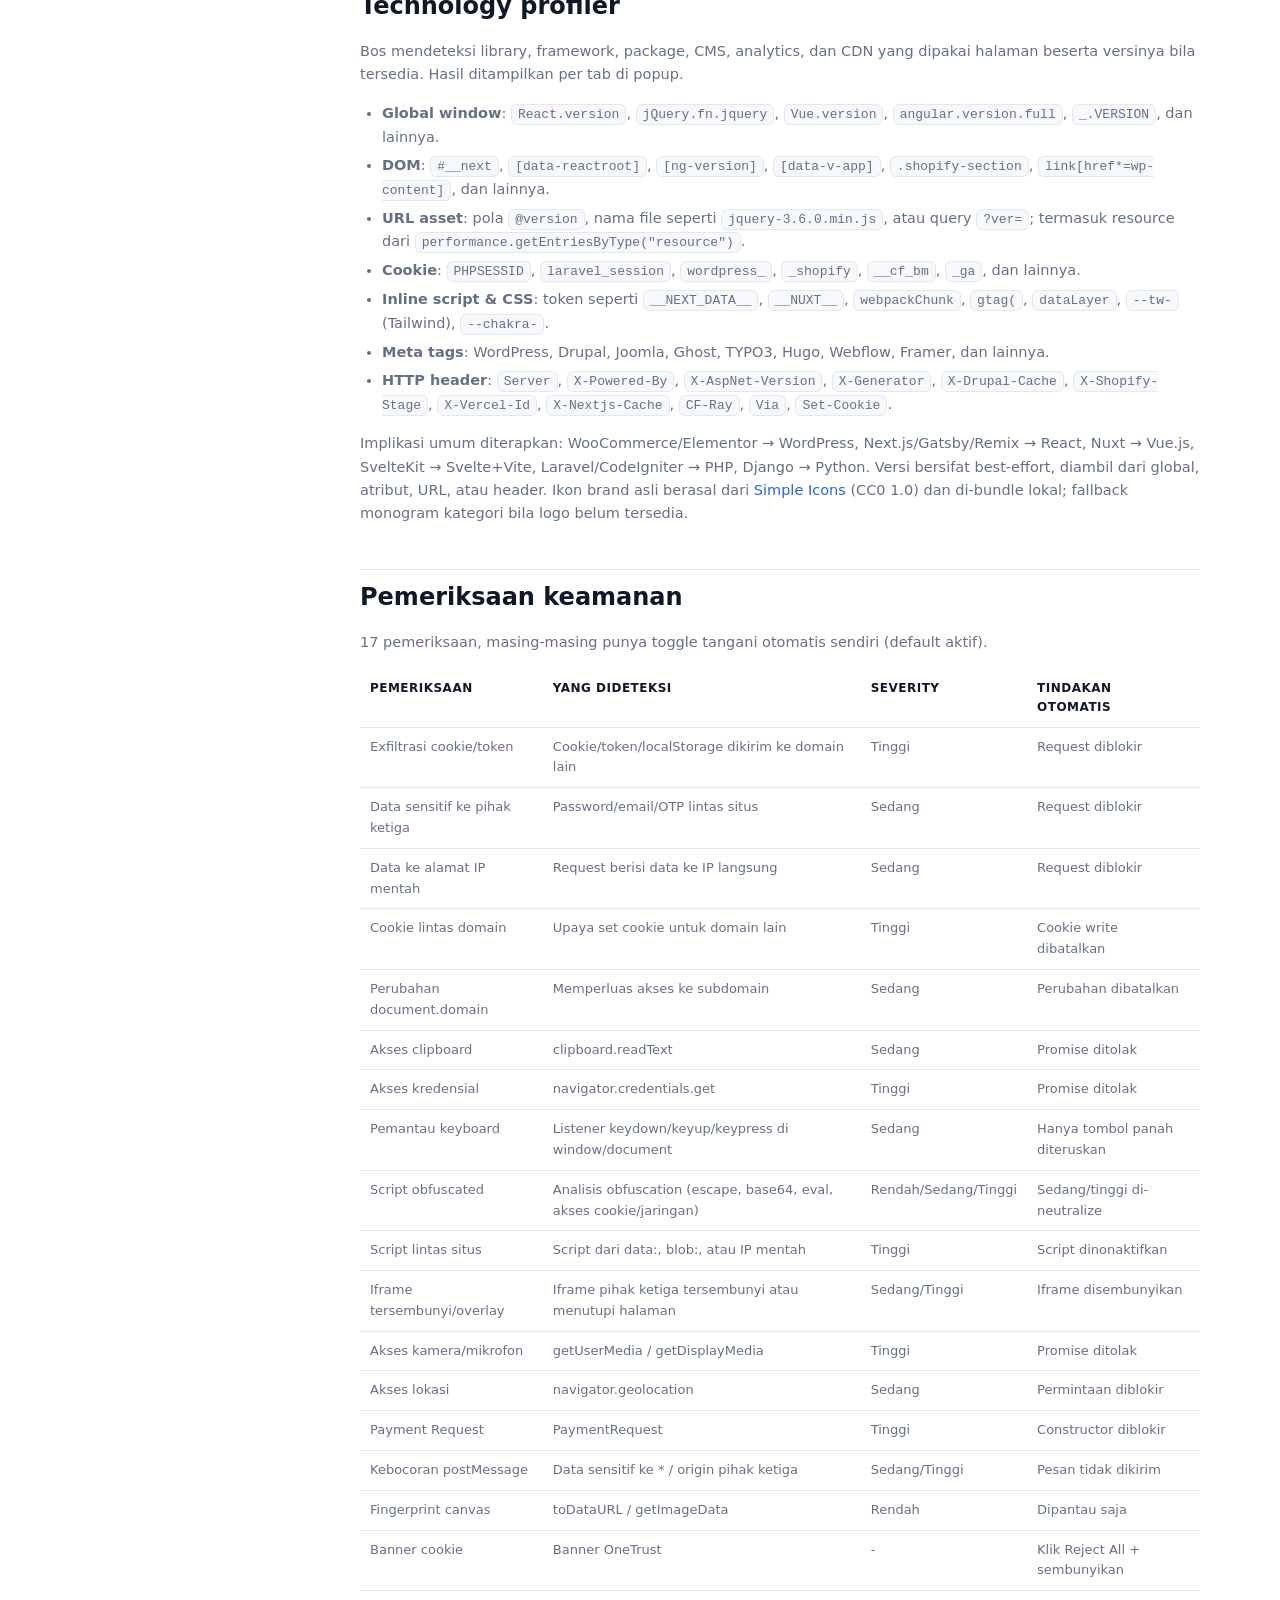
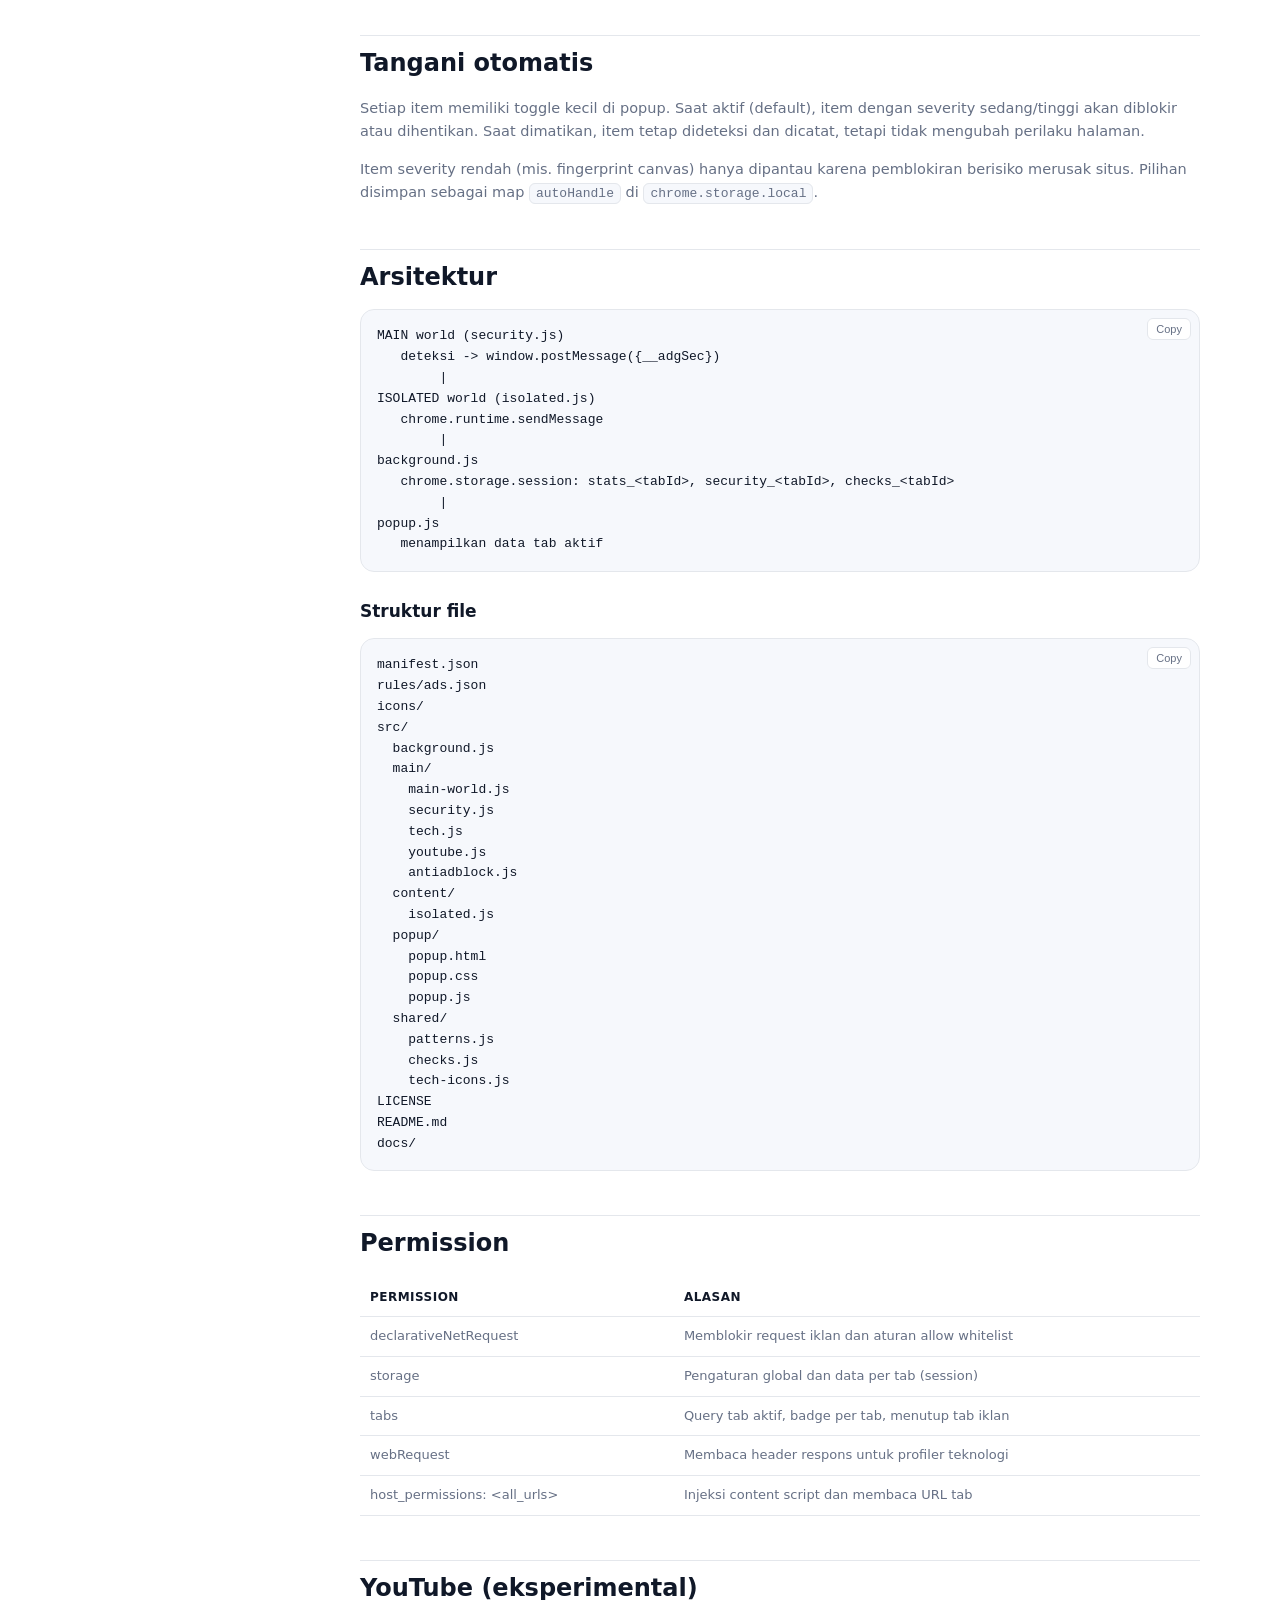
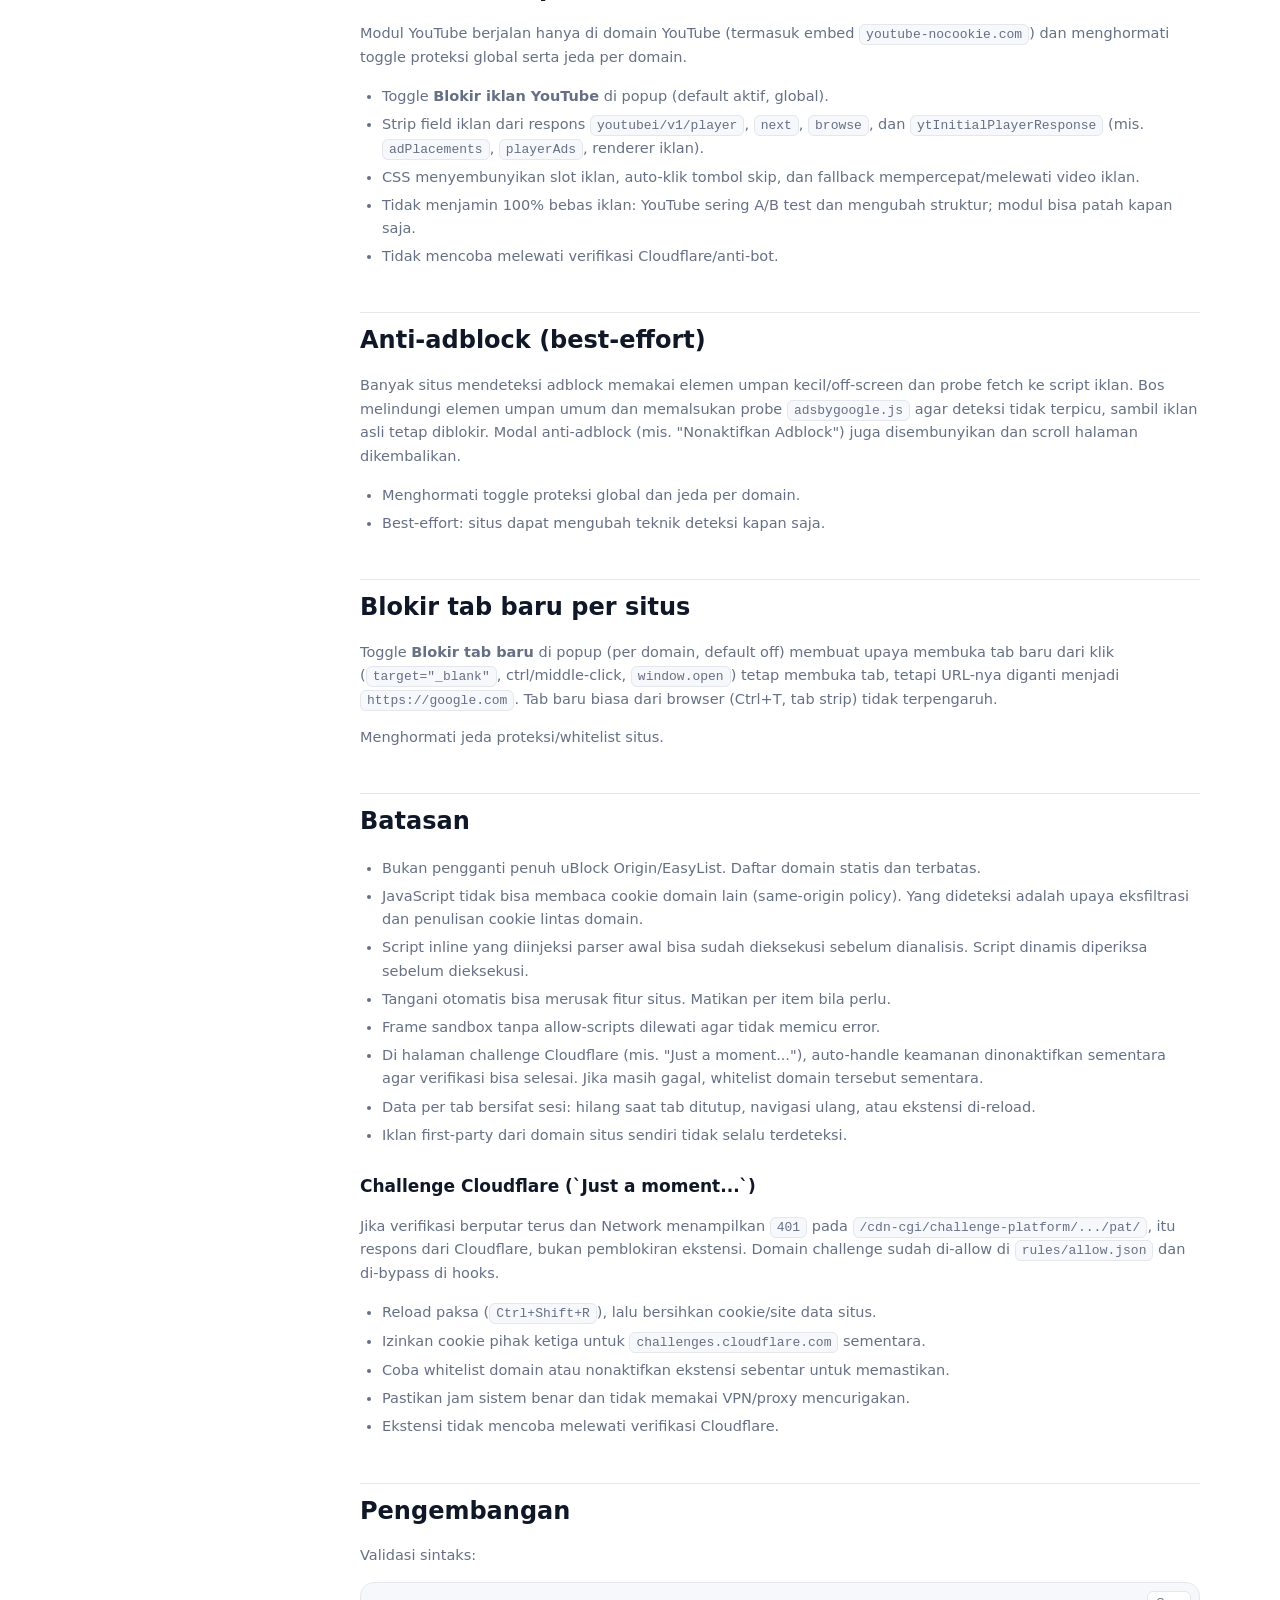
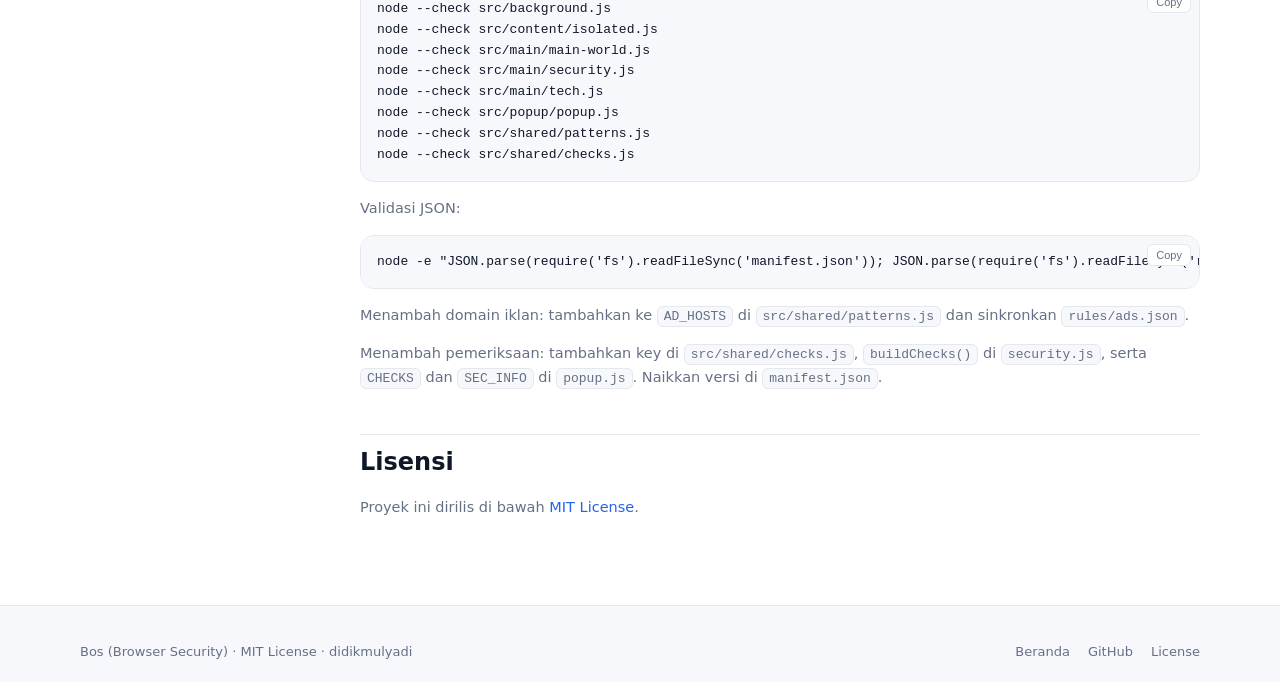
==== commit 738492b8: "Stop closing normal new tabs when block-new-tabs is enabled" ====
--- a/docs/docs.html
+++ b/docs/docs.html
@@ -74,7 +74,7 @@
         <p>
           Bos (Browser Security) adalah ekstensi Chrome/Edge (Manifest V3) untuk memblokir iklan,
           redirect otomatis, popup/tab iklan, sekaligus mendeteksi indikasi pencurian data.
-          Versi <strong>2.3.2</strong>, Chrome/Edge <strong>119+</strong>.
+          Versi <strong>2.3.3</strong>, Chrome/Edge <strong>119+</strong>.
         </p>
 
         <div class="callout">
@@ -296,8 +296,8 @@
           Toggle <strong>Blokir tab baru</strong> di popup (per domain, default off) membuat upaya
           membuka tab baru dari klik (<code>target="_blank"</code>, ctrl/middle-click,
           <code>window.open</code>) tetap membuka tab, tetapi URL-nya diganti menjadi
-          <code>https://google.com</code>. Tab baru dari situs tersebut yang bukan
-          <code>google.com</code> ditutup otomatis oleh background.
+          <code>https://google.com</code>. Tab baru biasa dari browser (Ctrl+T, tab strip) tidak
+          terpengaruh.
         </p>
         <p>Menghormati jeda proteksi/whitelist situs.</p>
 
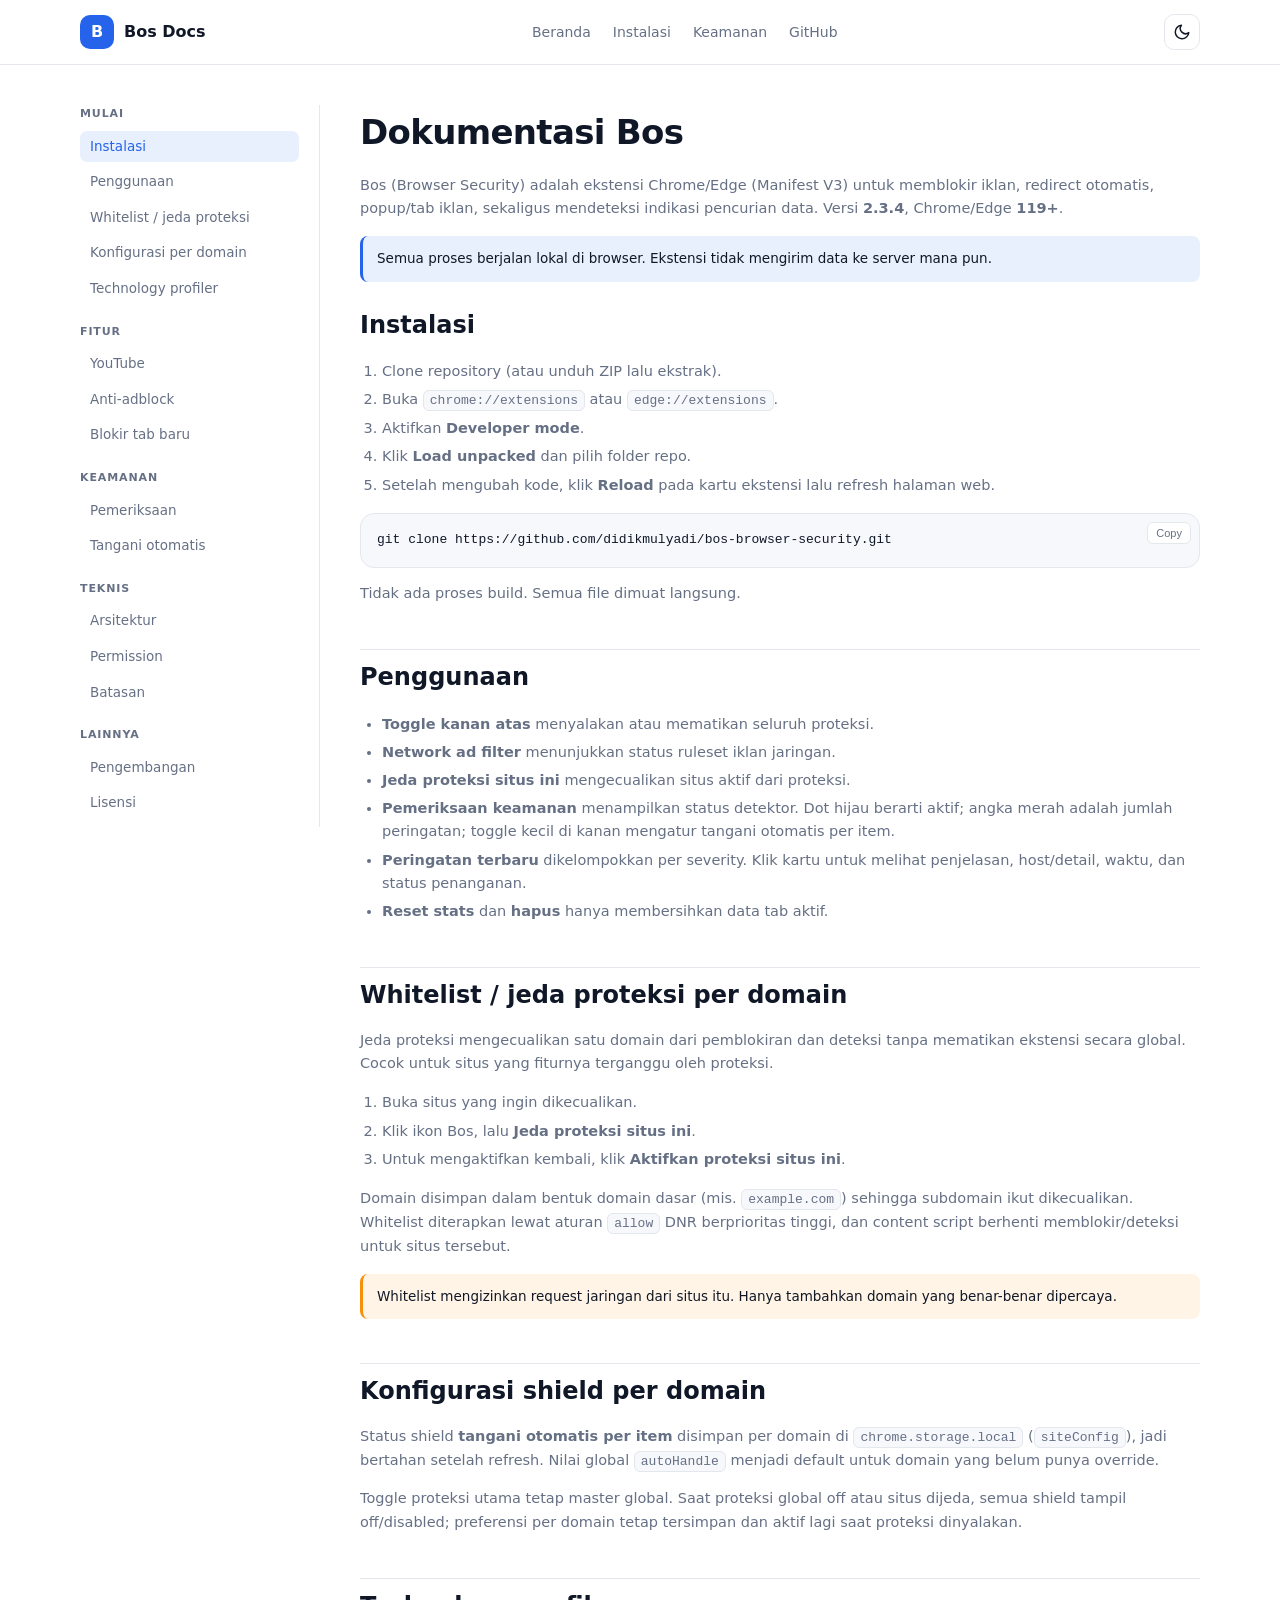
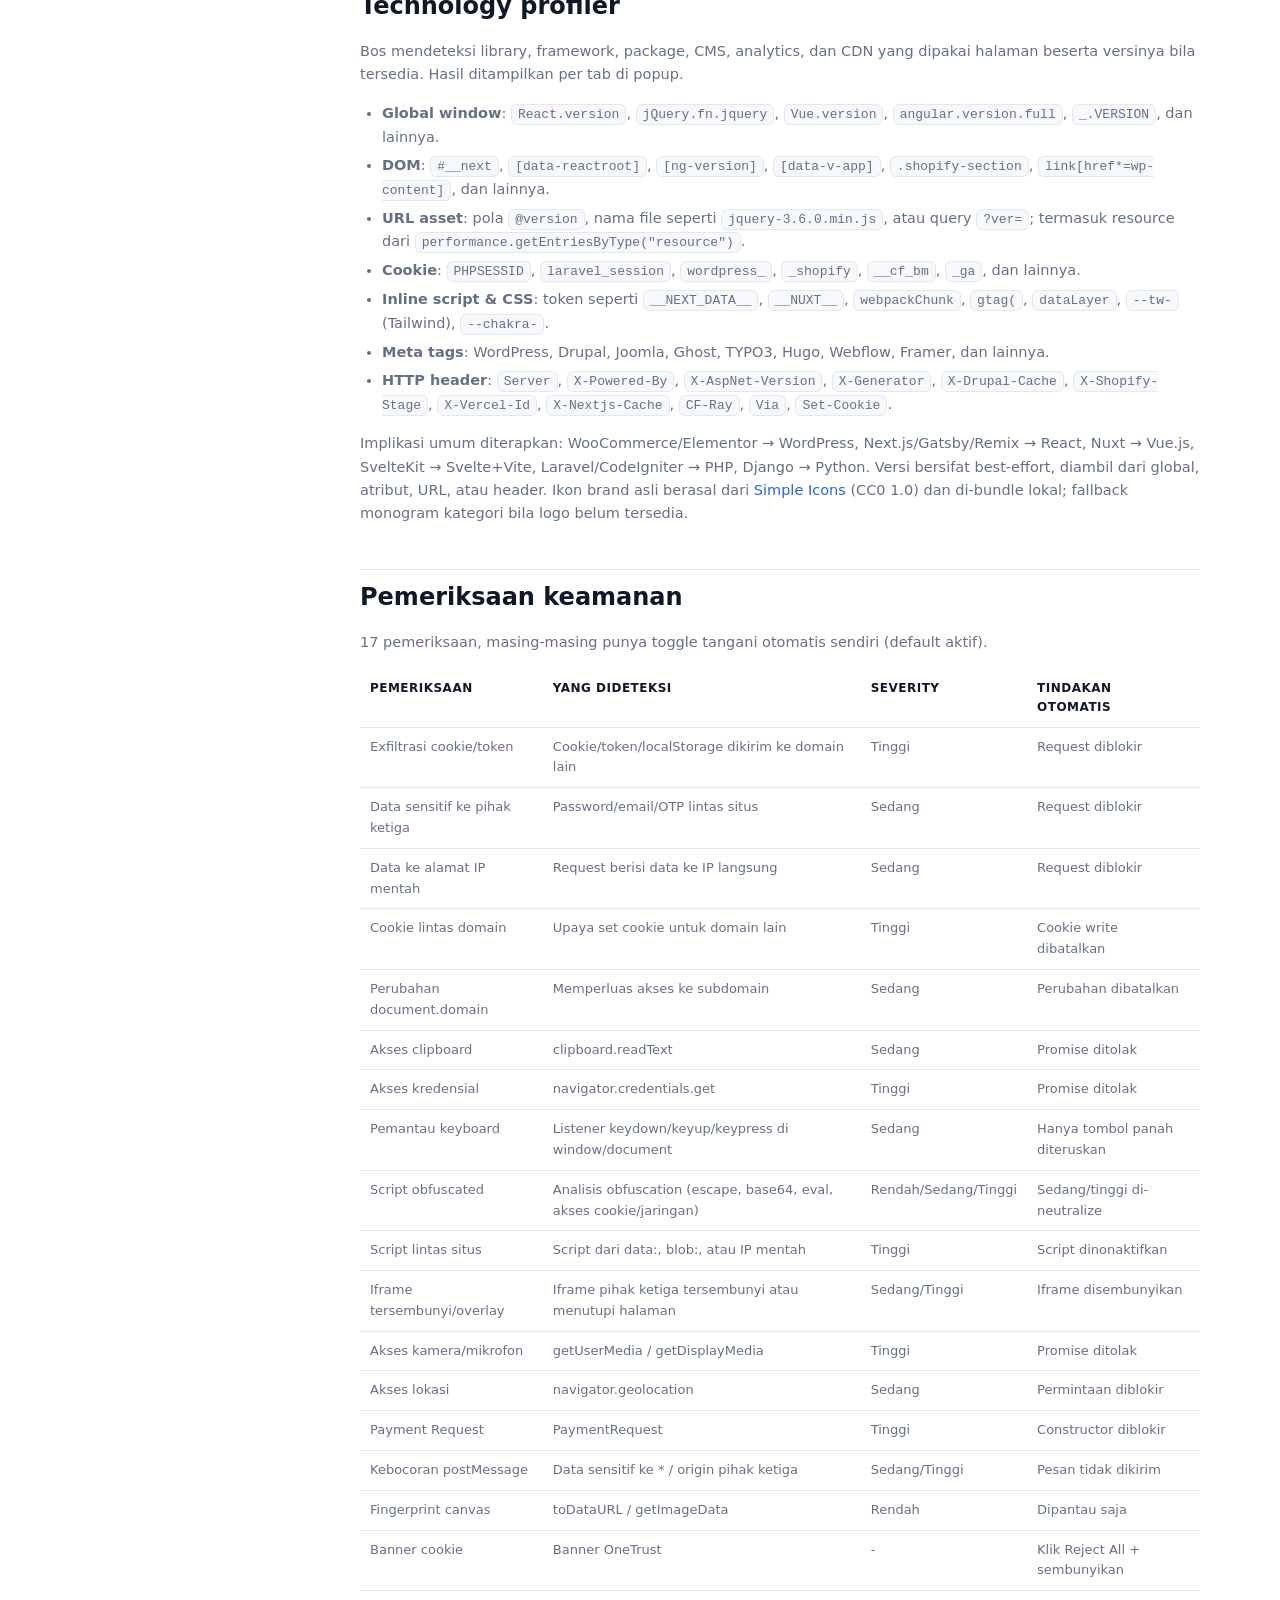
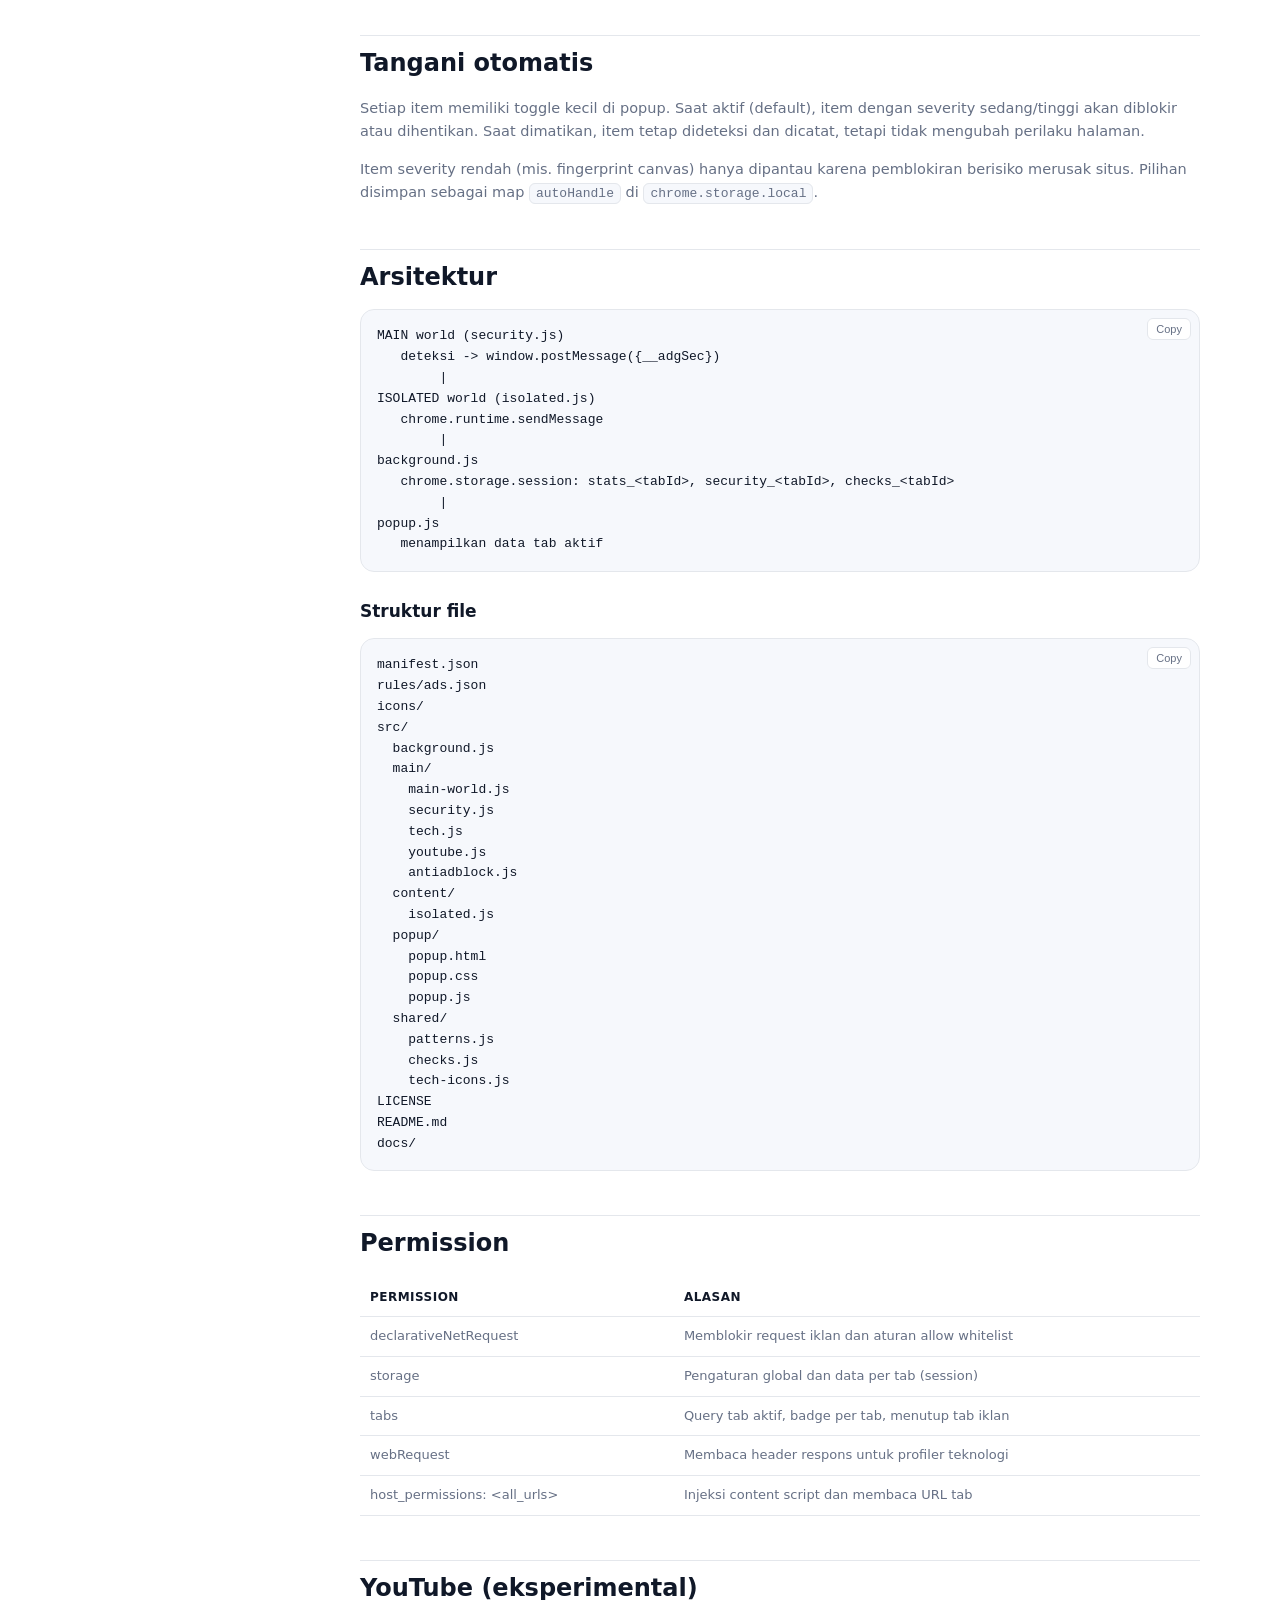
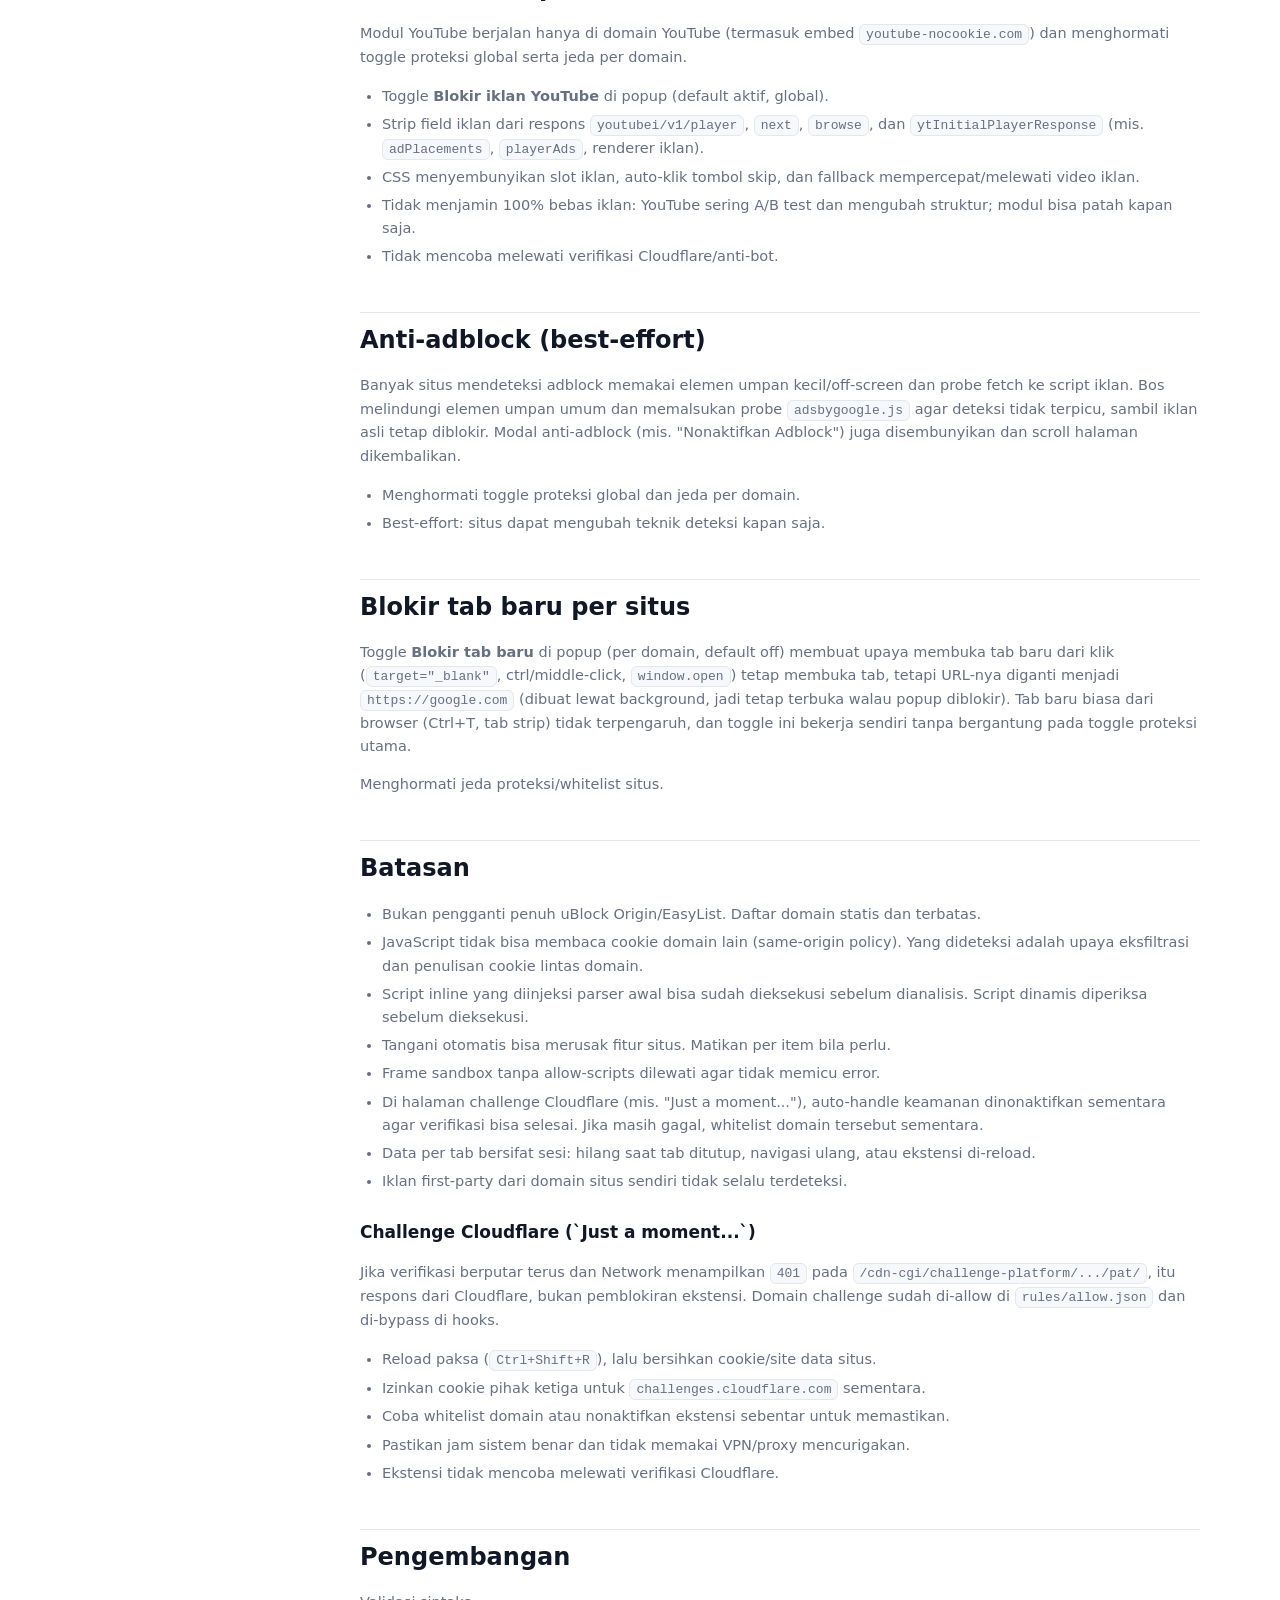
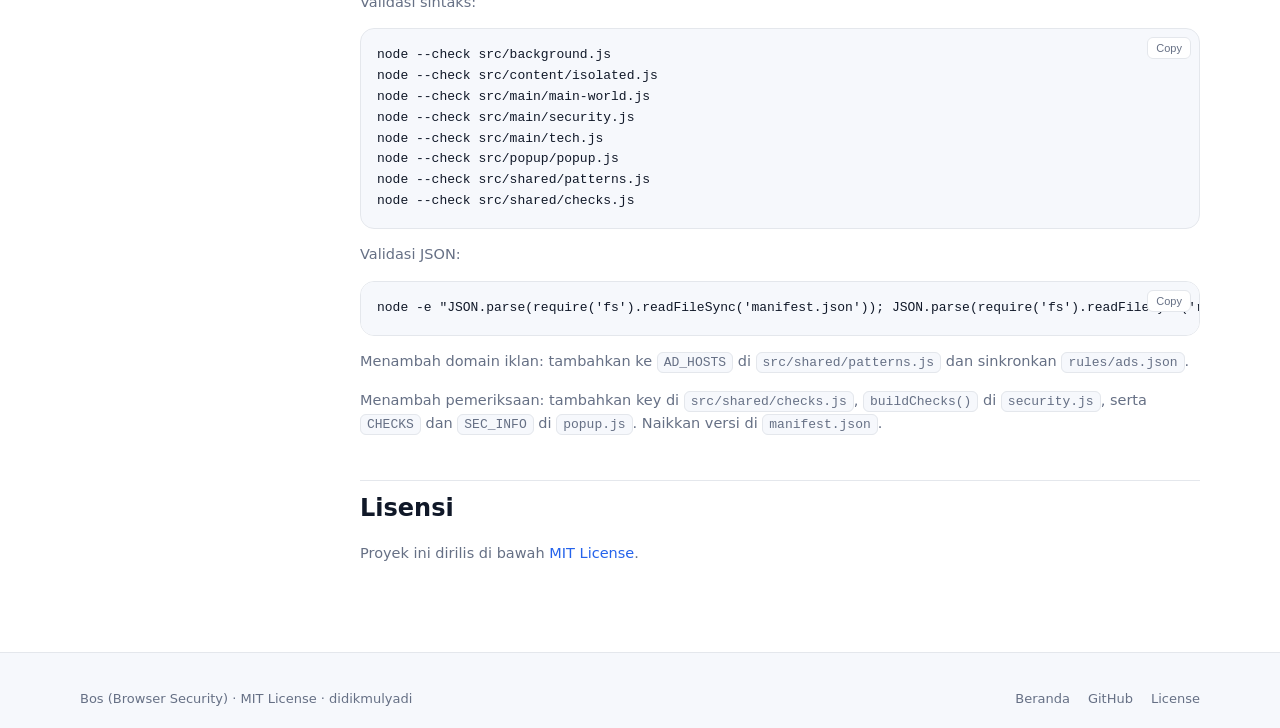
==== commit 65f83268: "Make block-new-tabs replacement independent and background-driven" ====
--- a/docs/docs.html
+++ b/docs/docs.html
@@ -74,7 +74,7 @@
         <p>
           Bos (Browser Security) adalah ekstensi Chrome/Edge (Manifest V3) untuk memblokir iklan,
           redirect otomatis, popup/tab iklan, sekaligus mendeteksi indikasi pencurian data.
-          Versi <strong>2.3.3</strong>, Chrome/Edge <strong>119+</strong>.
+          Versi <strong>2.3.4</strong>, Chrome/Edge <strong>119+</strong>.
         </p>
 
         <div class="callout">
@@ -296,8 +296,9 @@
           Toggle <strong>Blokir tab baru</strong> di popup (per domain, default off) membuat upaya
           membuka tab baru dari klik (<code>target="_blank"</code>, ctrl/middle-click,
           <code>window.open</code>) tetap membuka tab, tetapi URL-nya diganti menjadi
-          <code>https://google.com</code>. Tab baru biasa dari browser (Ctrl+T, tab strip) tidak
-          terpengaruh.
+          <code>https://google.com</code> (dibuat lewat background, jadi tetap terbuka walau popup
+          diblokir). Tab baru biasa dari browser (Ctrl+T, tab strip) tidak terpengaruh, dan toggle
+          ini bekerja sendiri tanpa bergantung pada toggle proteksi utama.
         </p>
         <p>Menghormati jeda proteksi/whitelist situs.</p>
 
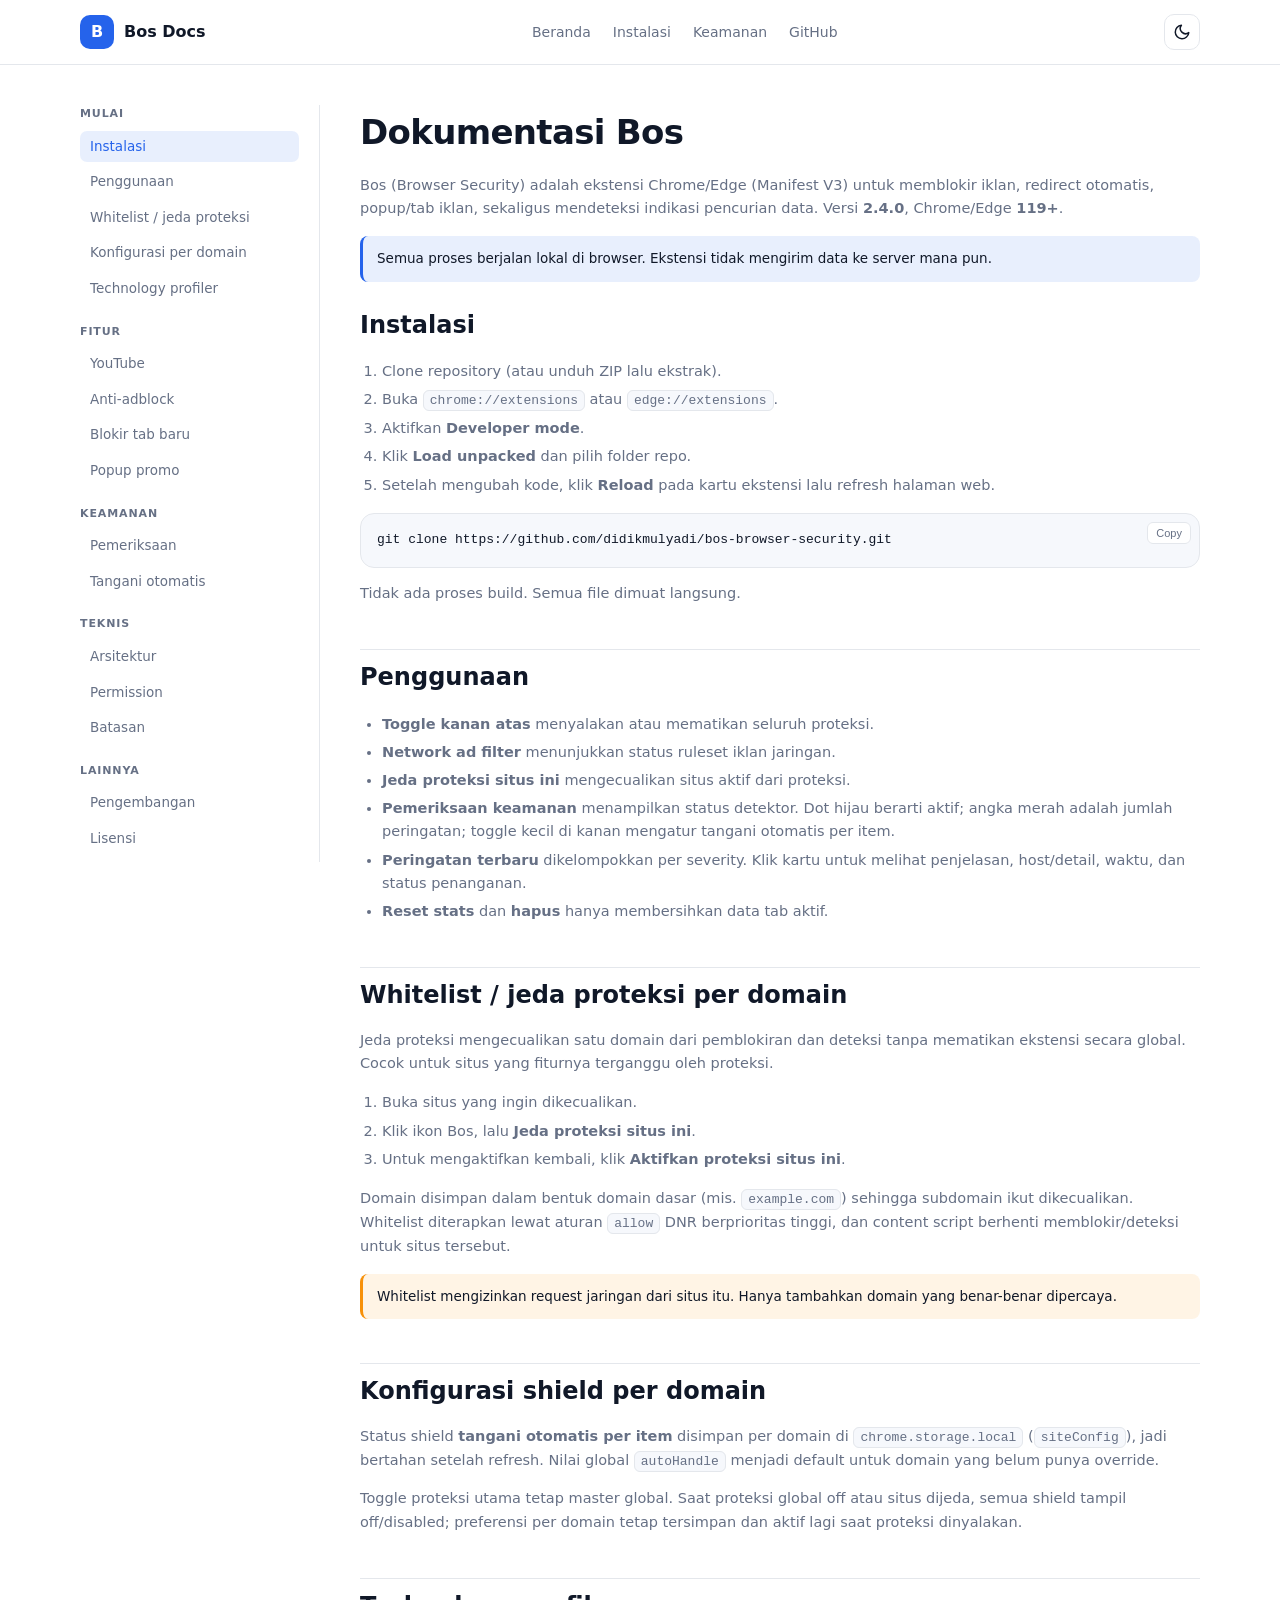
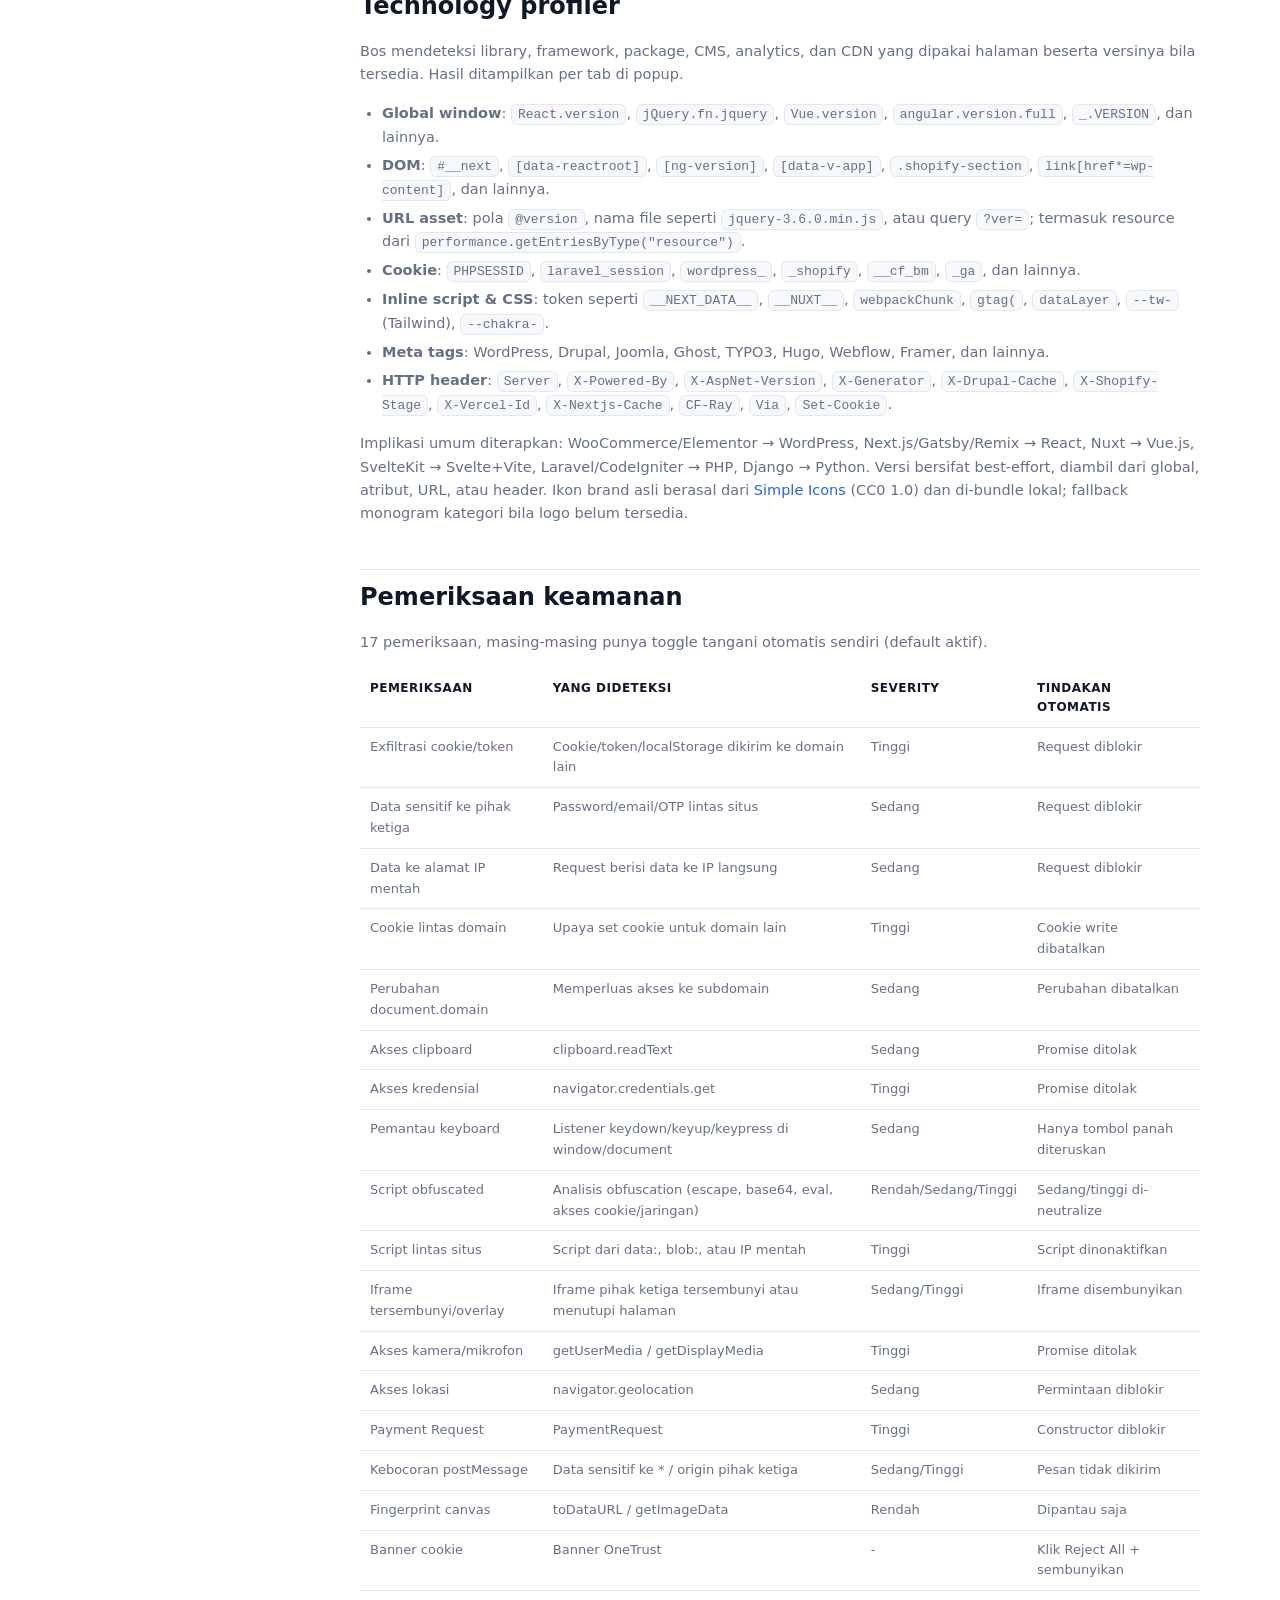
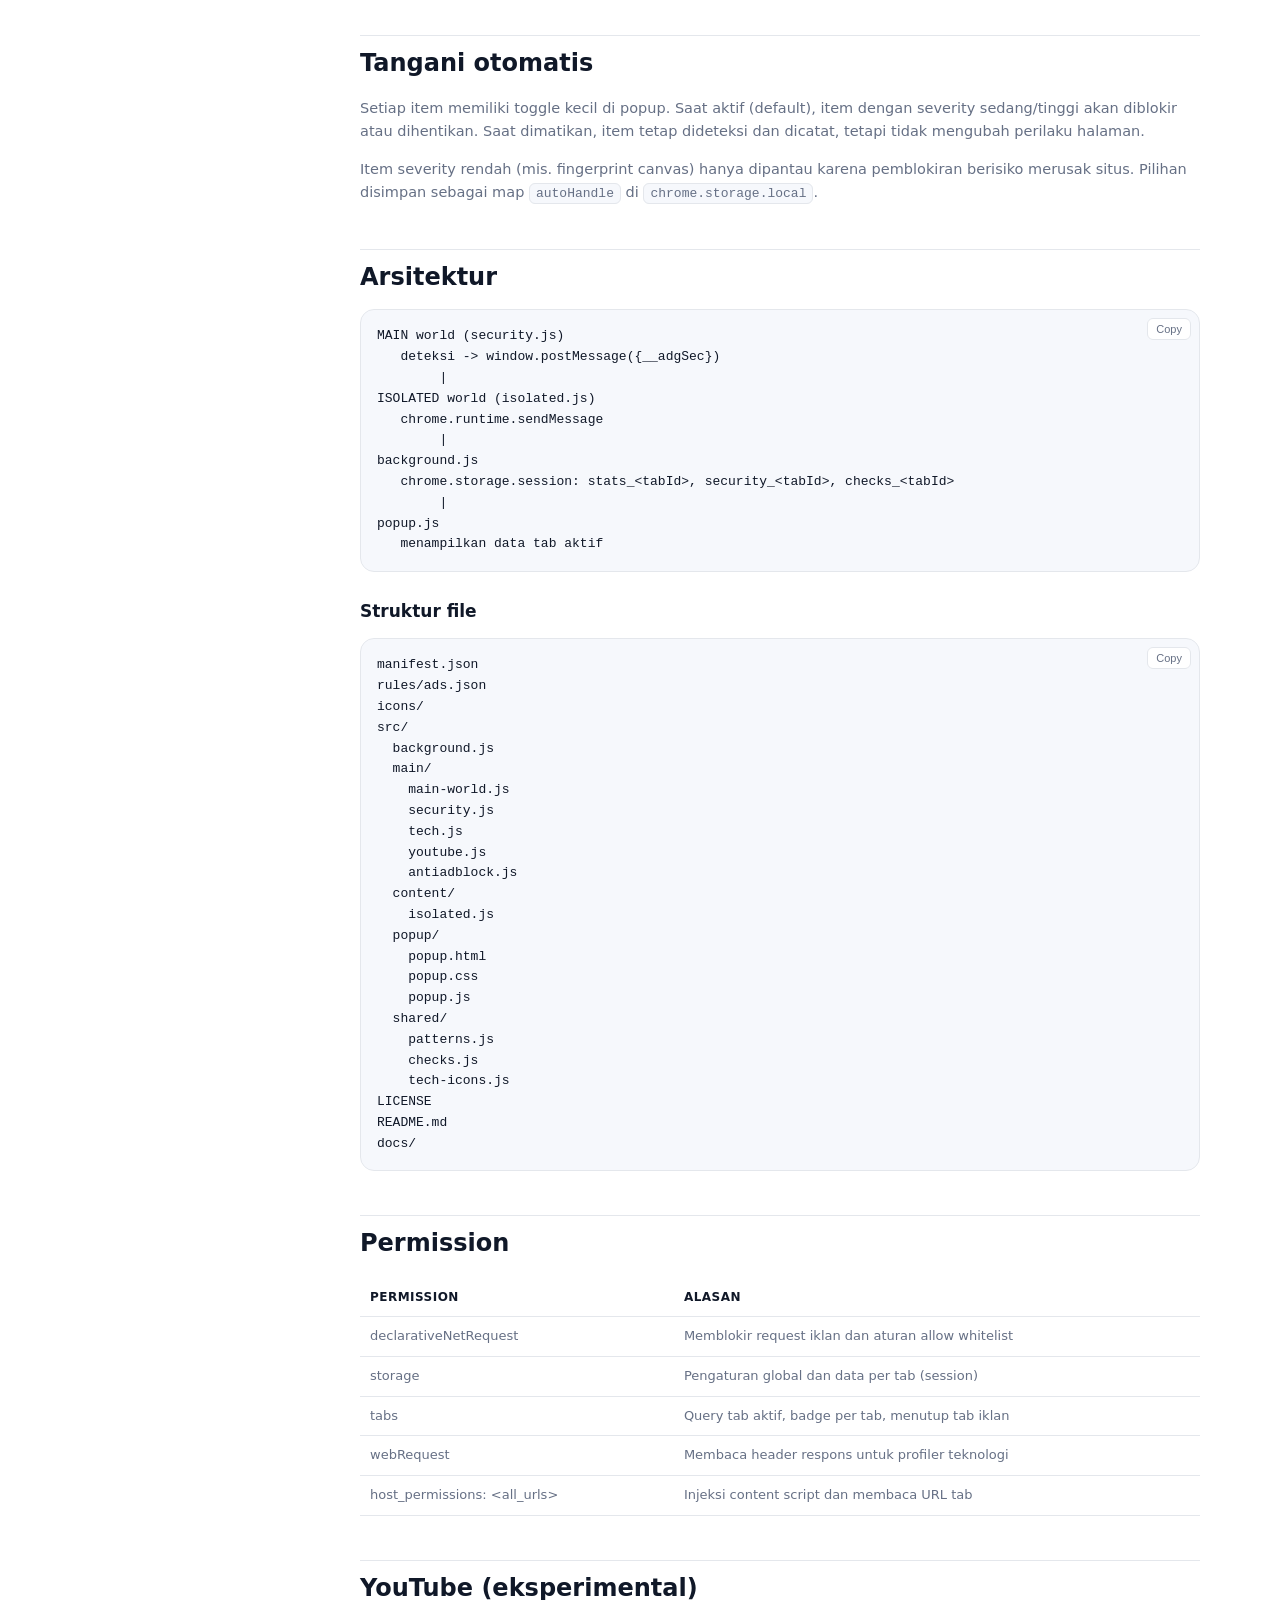
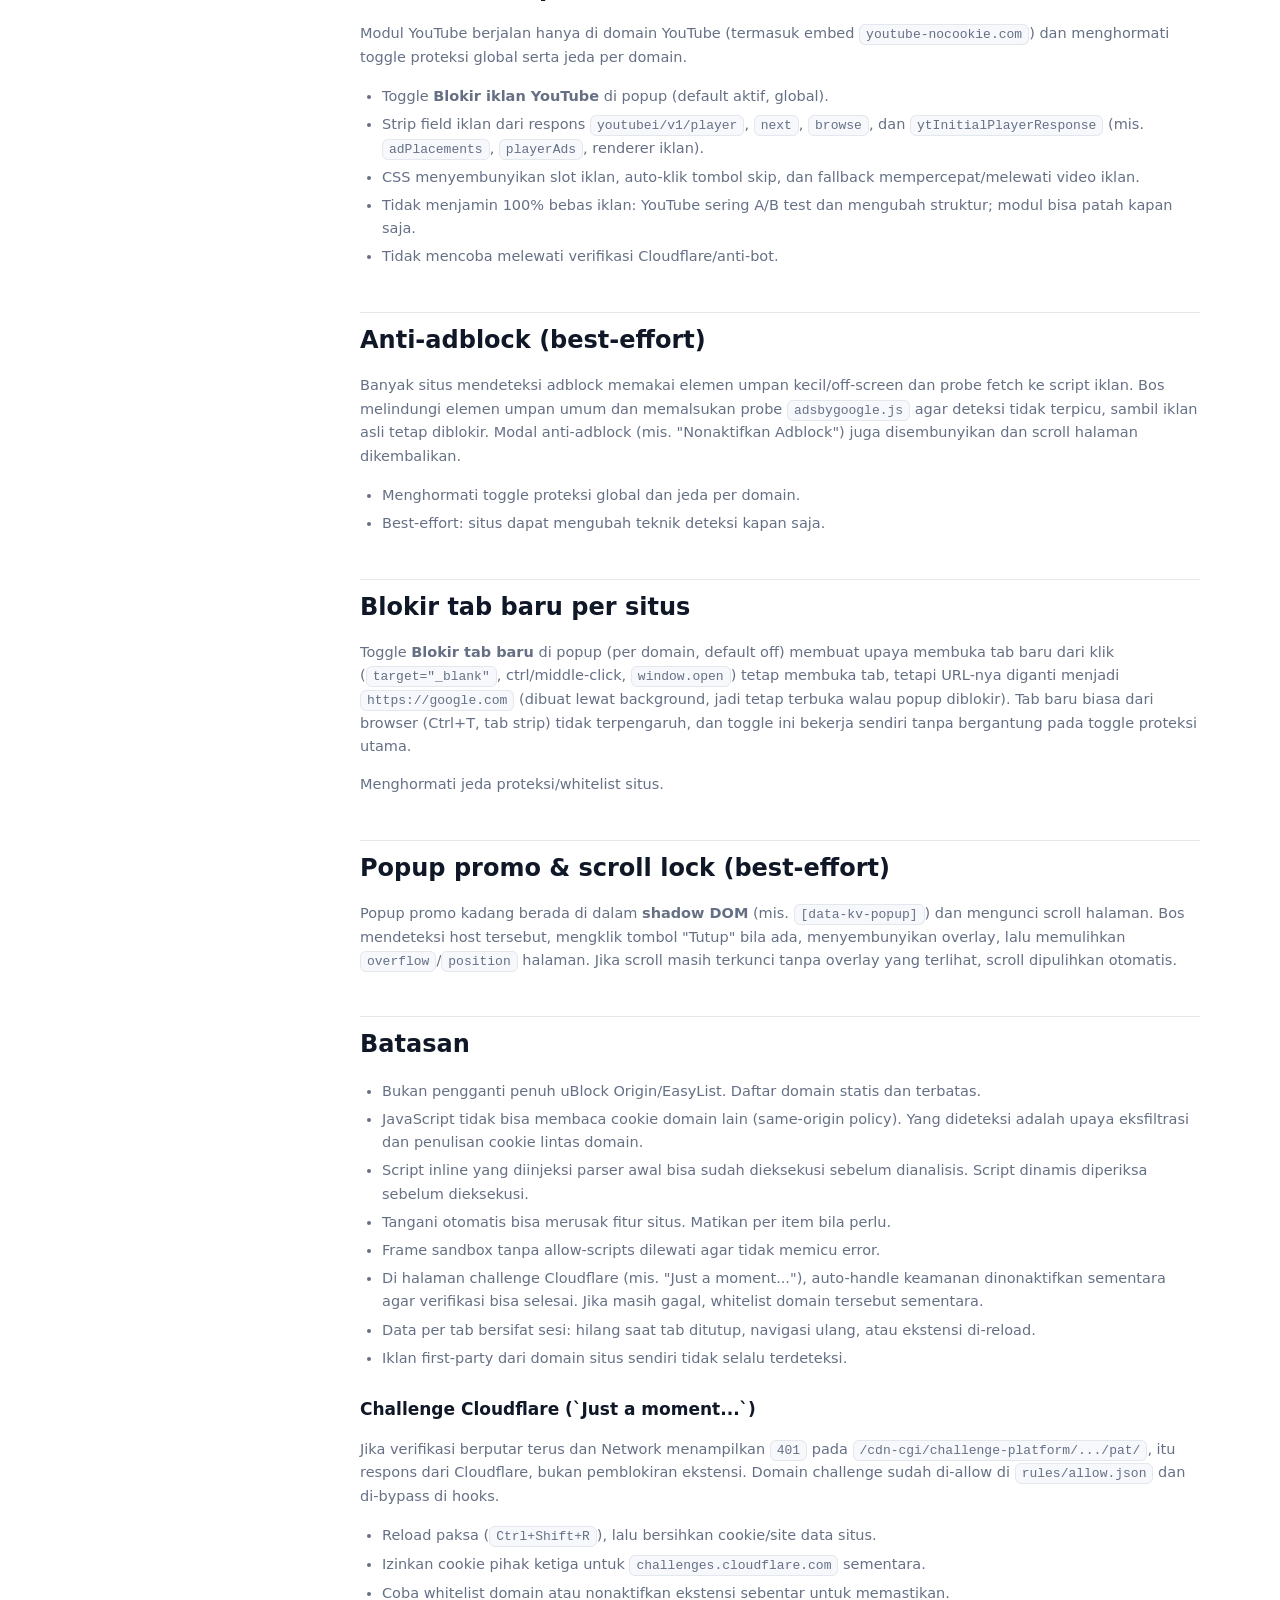
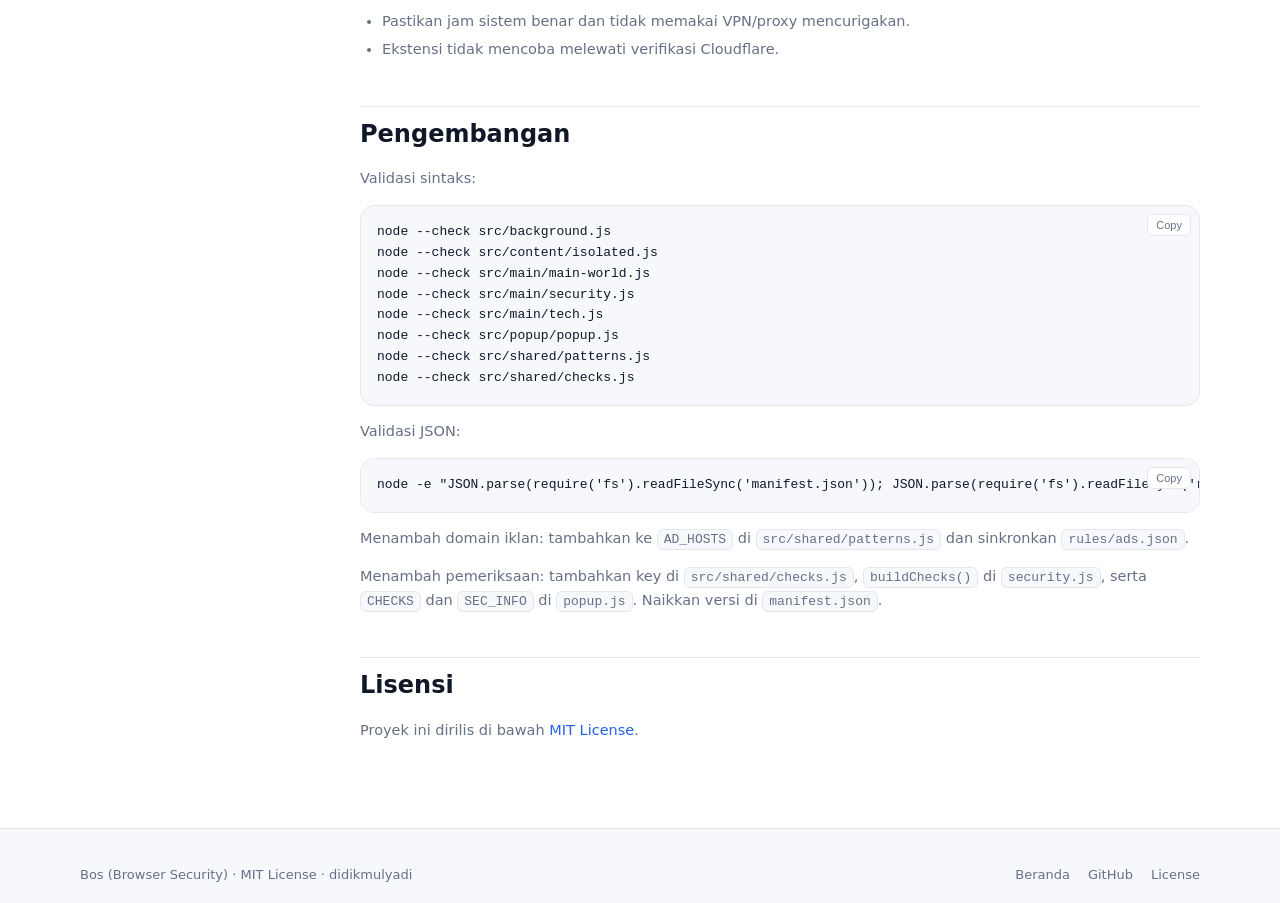
==== commit e8edca38: "Handle shadow-DOM promo popups and restore scroll" ====
--- a/docs/docs.html
+++ b/docs/docs.html
@@ -50,6 +50,7 @@
           <li><a href="#youtube">YouTube</a></li>
           <li><a href="#antiadblock">Anti-adblock</a></li>
           <li><a href="#block-new-tabs">Blokir tab baru</a></li>
+          <li><a href="#promo-popup">Popup promo</a></li>
         </ul>
         <h4>Keamanan</h4>
         <ul>
@@ -74,7 +75,7 @@
         <p>
           Bos (Browser Security) adalah ekstensi Chrome/Edge (Manifest V3) untuk memblokir iklan,
           redirect otomatis, popup/tab iklan, sekaligus mendeteksi indikasi pencurian data.
-          Versi <strong>2.3.4</strong>, Chrome/Edge <strong>119+</strong>.
+          Versi <strong>2.4.0</strong>, Chrome/Edge <strong>119+</strong>.
         </p>
 
         <div class="callout">
@@ -302,6 +303,15 @@
         </p>
         <p>Menghormati jeda proteksi/whitelist situs.</p>
 
+        <h2 id="promo-popup">Popup promo &amp; scroll lock (best-effort)</h2>
+        <p>
+          Popup promo kadang berada di dalam <strong>shadow DOM</strong> (mis.
+          <code>[data-kv-popup]</code>) dan mengunci scroll halaman. Bos mendeteksi host tersebut,
+          mengklik tombol "Tutup" bila ada, menyembunyikan overlay, lalu memulihkan
+          <code>overflow</code>/<code>position</code> halaman. Jika scroll masih terkunci tanpa
+          overlay yang terlihat, scroll dipulihkan otomatis.
+        </p>
+
         <h2 id="batasan">Batasan</h2>
         <ul>
           <li>Bukan pengganti penuh uBlock Origin/EasyList. Daftar domain statis dan terbatas.</li>
